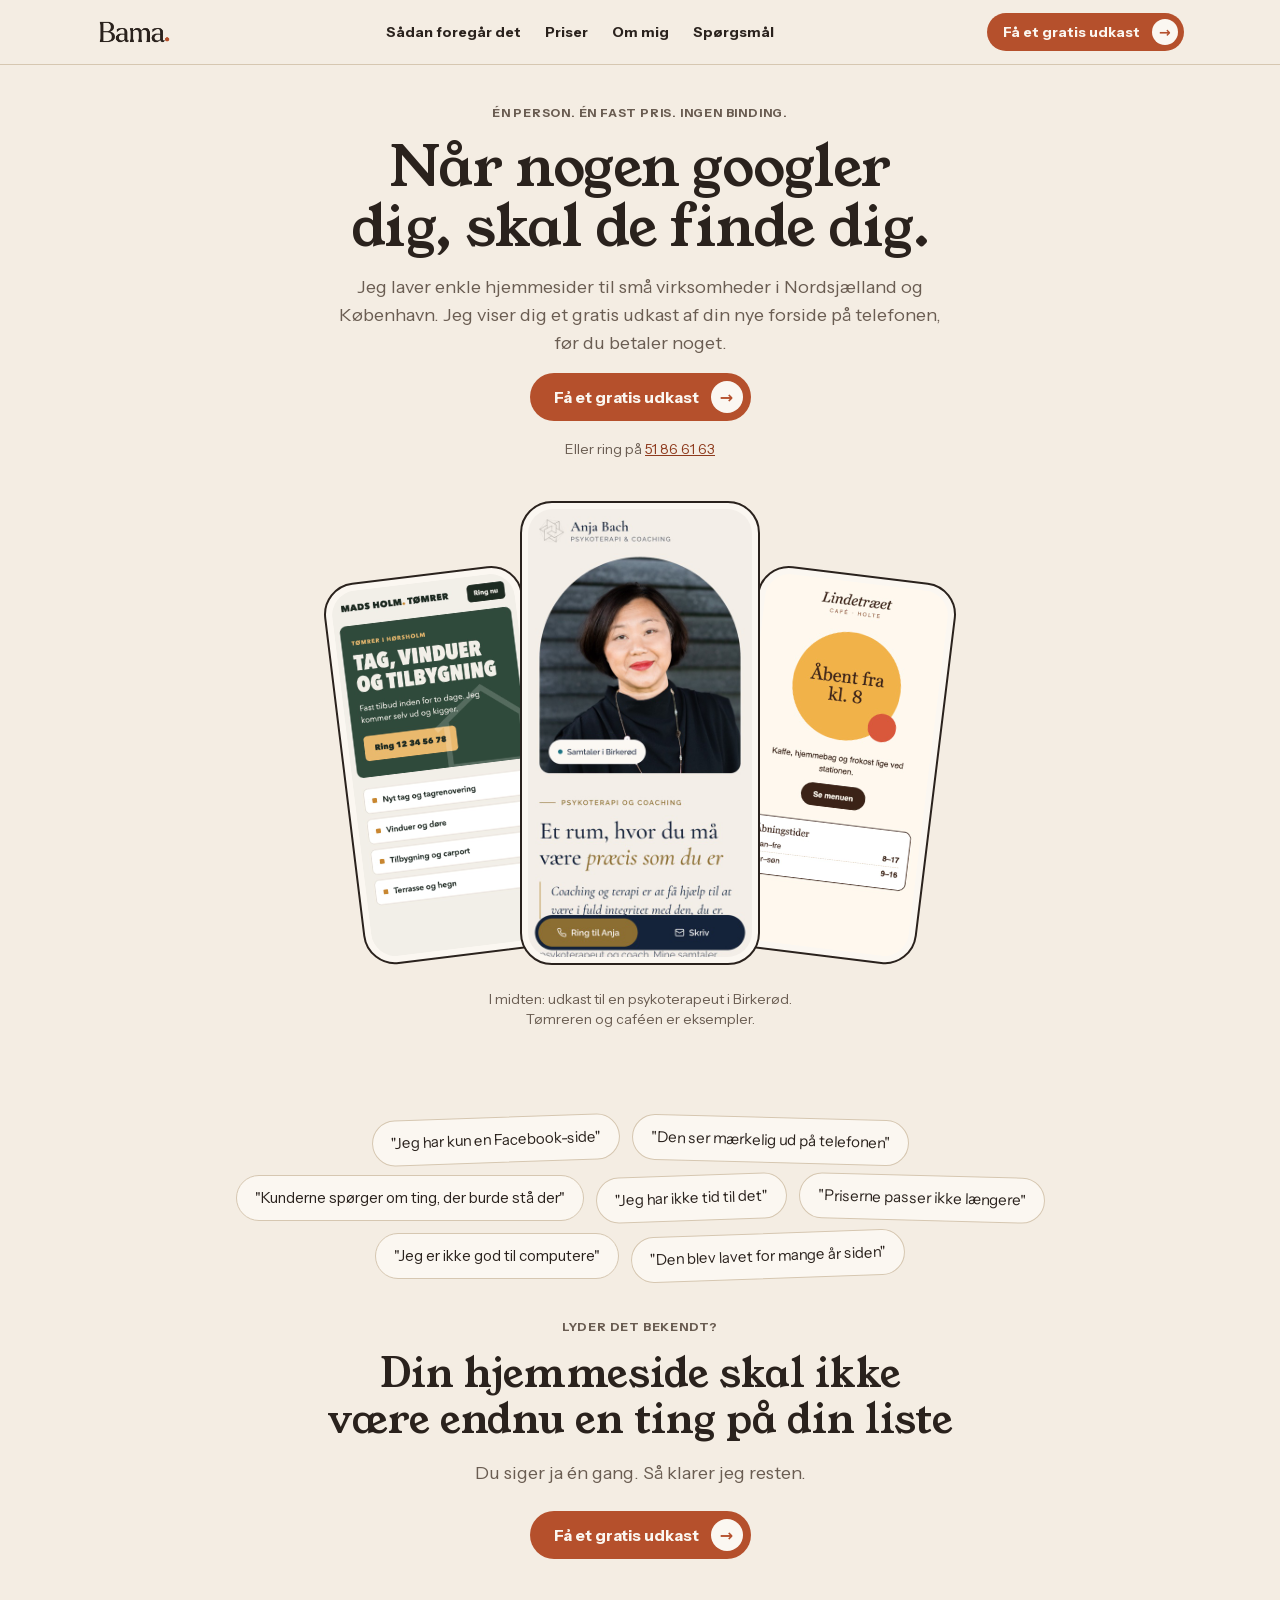
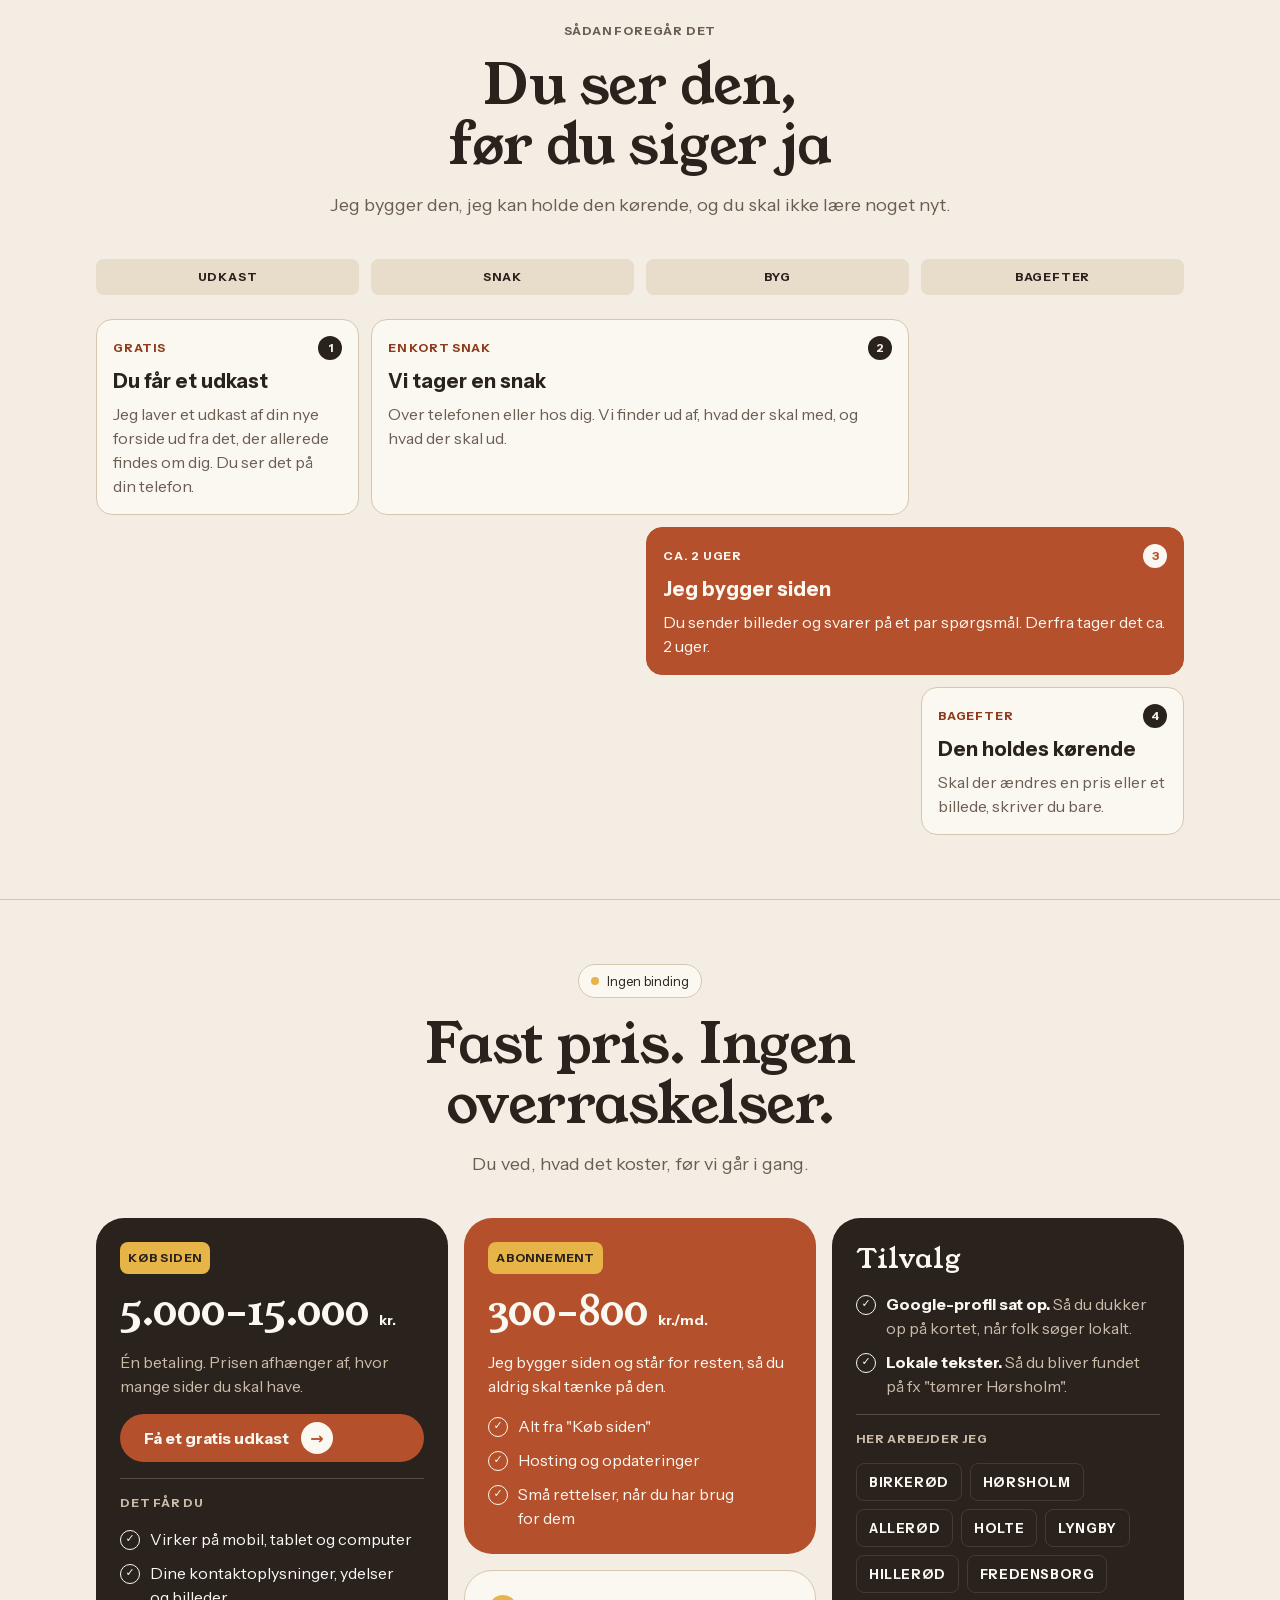
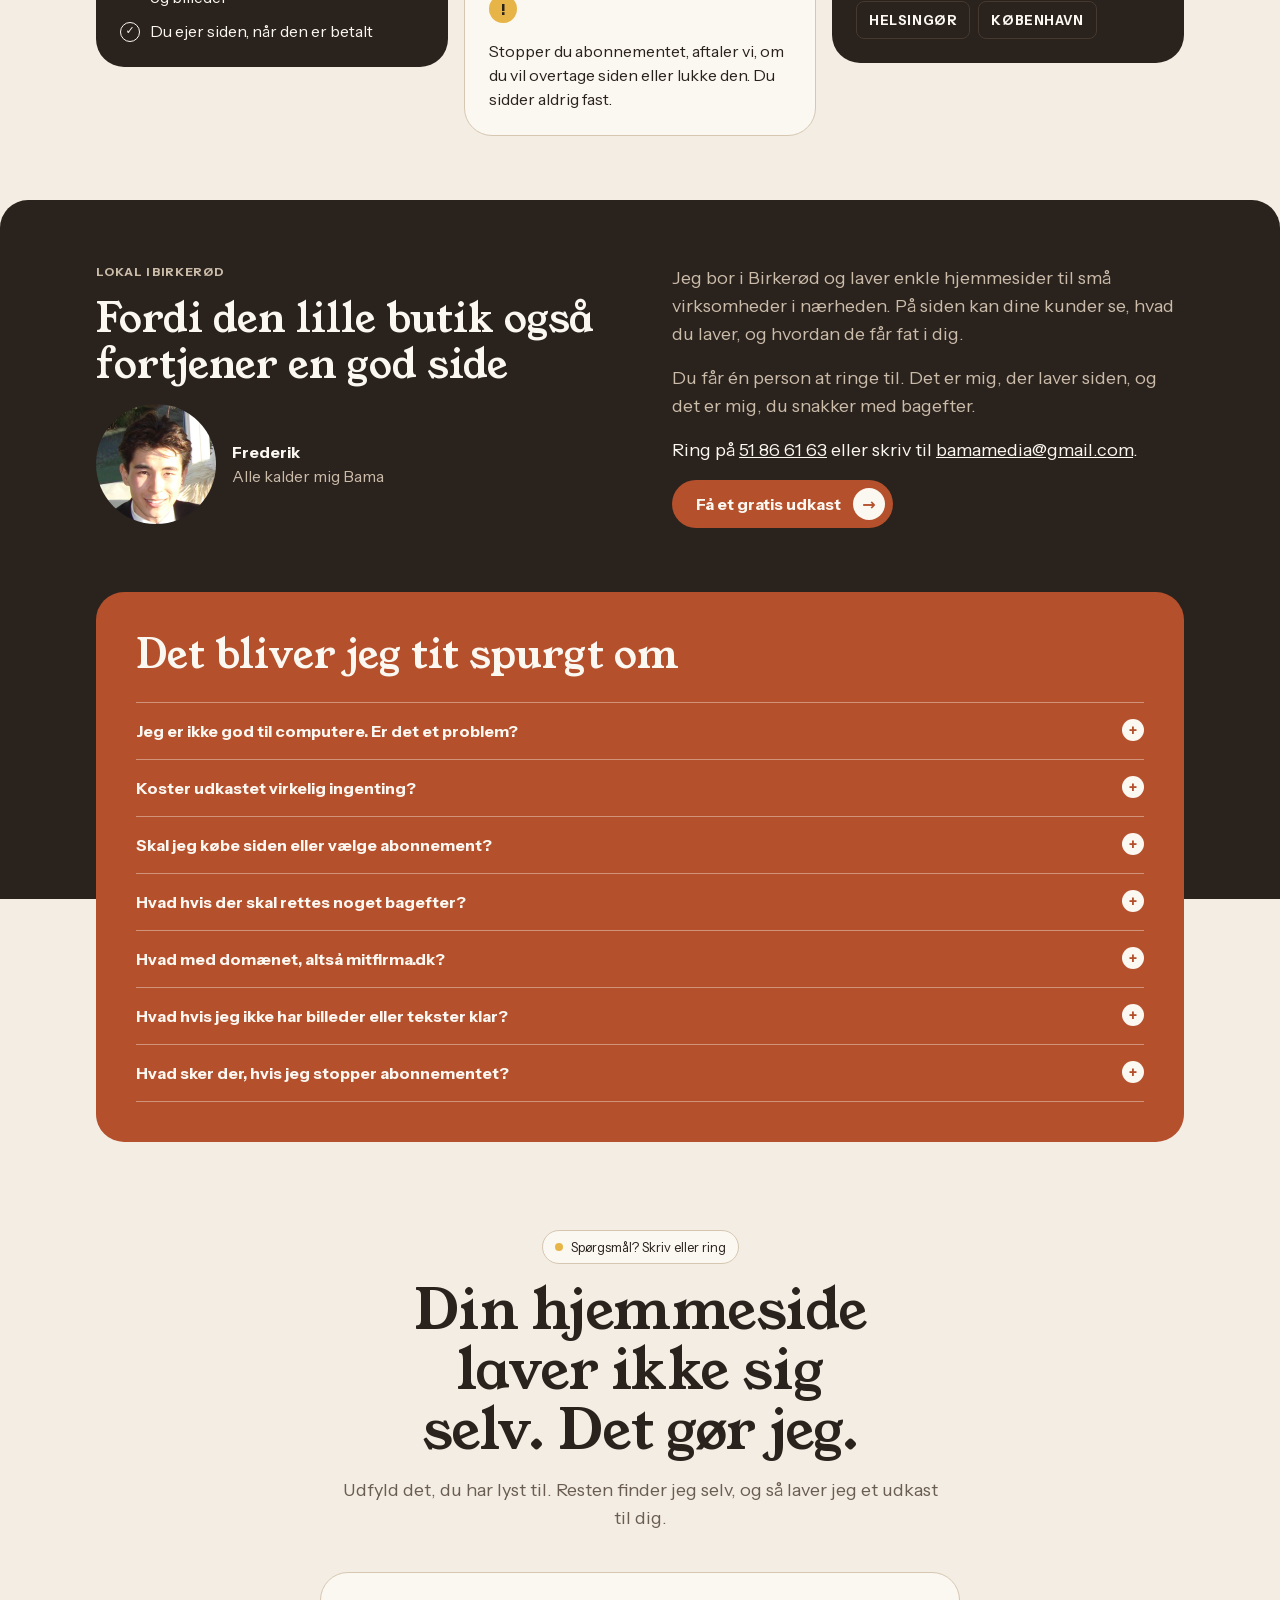
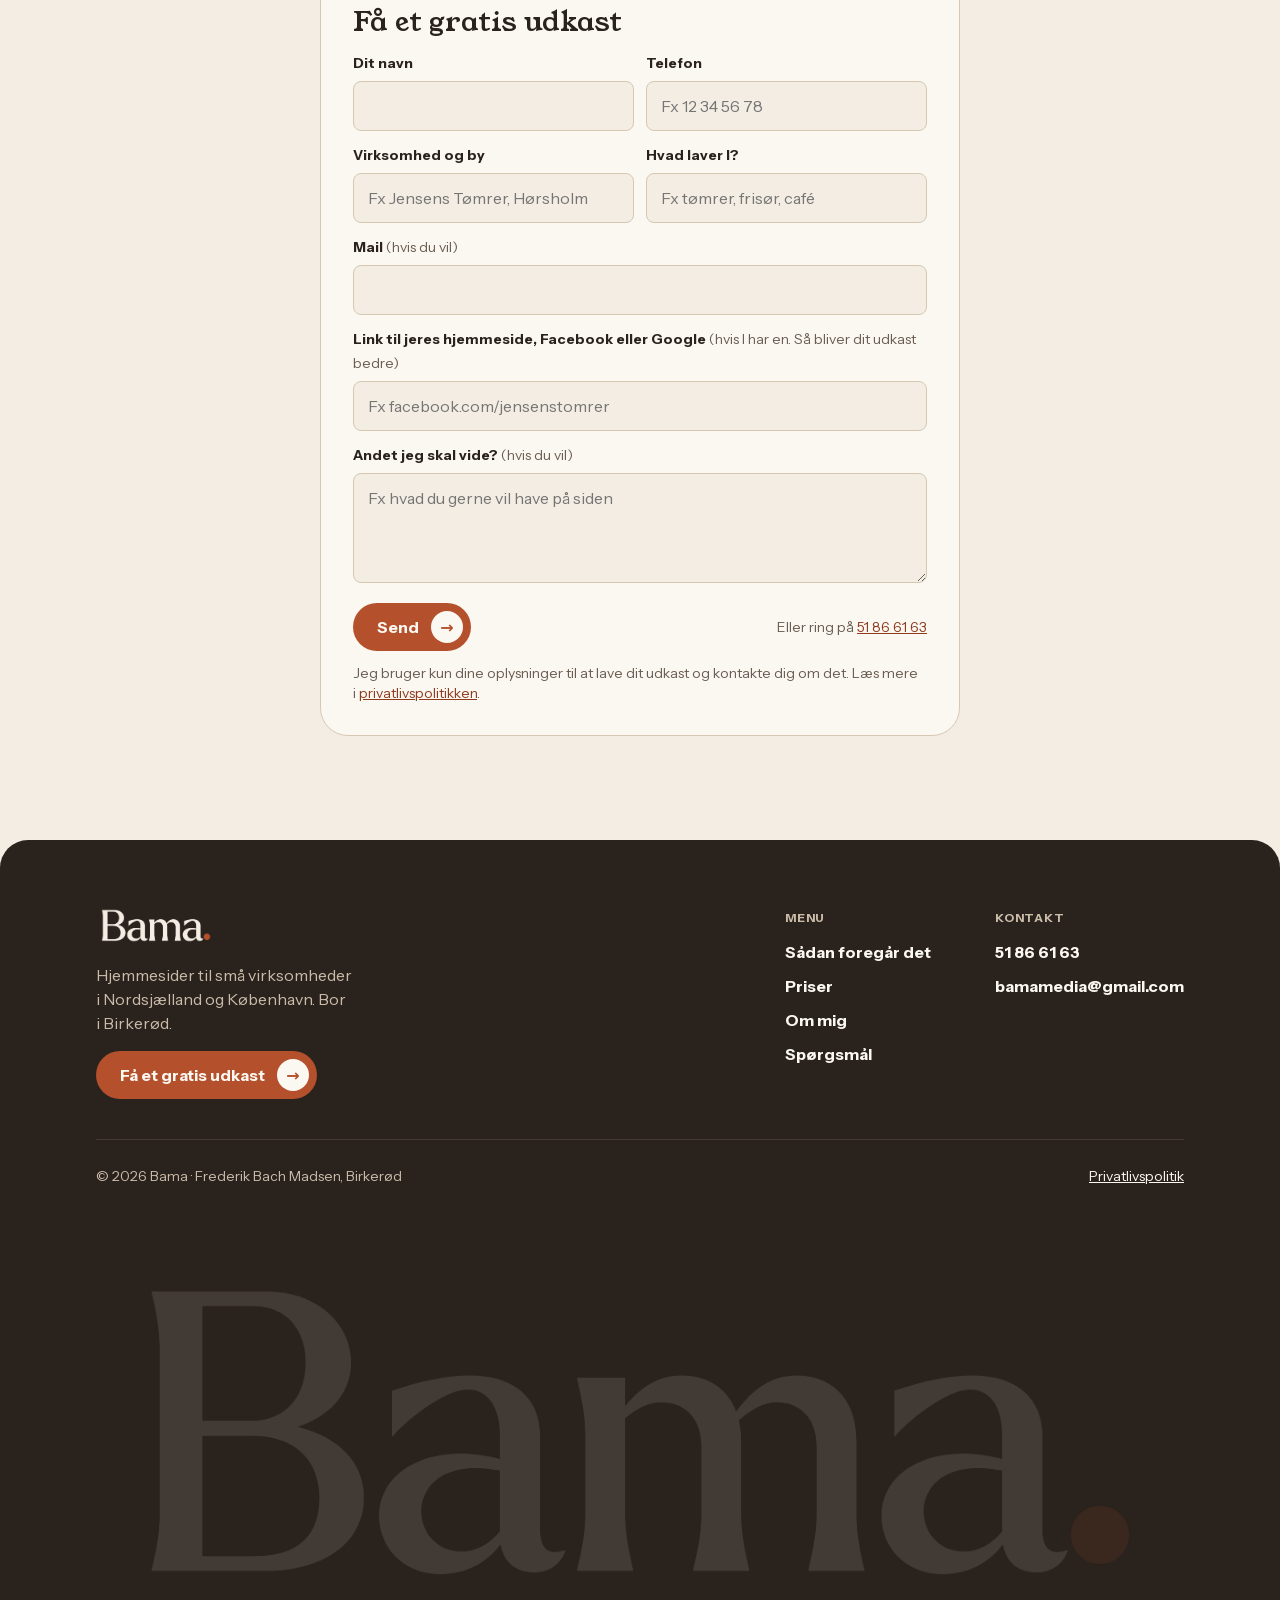
==== index.html @ 486675f8 "Kortere forside med rigtige udkast, foto og færre gentagelser Co-Authored-By: Claude Opus 5.5 <norep" ====
<!doctype html>
<html lang="da">
<head>
<meta charset="utf-8">
<meta name="viewport" content="width=device-width, initial-scale=1">
<title>Bama hjemmesider</title>
<meta name="description" content="Bama laver enkle hjemmesider til små virksomheder i Nordsjælland og København. Se et gratis udkast af din nye forside, før du betaler noget.">
<link rel="icon" type="image/png" sizes="32x32" href="brand/logo/favicon-32.png">
<link rel="apple-touch-icon" href="brand/logo/apple-touch-icon.png">
<link rel="preload" href="brand/fonts/YoungSerif-latin.woff2" as="font" type="font/woff2" crossorigin>
<link rel="stylesheet" href="brand/fonts/fonts.css">
<style>
/* Komponenter oprindeligt lånt fra projectone.website, men i Bamas brand */
:root {
  --paper: #f4ede3; --surface: #fbf7f1; --oat: #e8dcca; --line: #d6c7b1;
  --ink: #2a221d; --ink-muted: #6a5d52; --clay: #b5502c; --clay-deep: #8e3b1e;
  --on-clay: #fbf7f1; --sage: #66765a; --butter: #e7b547;
  --dark: #2a221d; --on-dark: #fbf7f1; --on-dark-muted: #cbbcaa; --dark-line: #46392f;
  --font-display: "Boston Angel", "Young Serif", Georgia, serif;
  --font-sans: "Instrument Sans", system-ui, -apple-system, "Segoe UI", sans-serif;
  --r-sm: 8px; --r-md: 16px; --r-lg: 28px; --r-pill: 999px;
  --max: 1120px;
}
@media (prefers-color-scheme: dark) {
  :root:not([data-theme="light"]) {
    --paper: #1d1814; --surface: #26201b; --oat: #302822; --line: #46392f;
    --ink: #f1e8dc; --ink-muted: #b6a797; --clay: #b5502c; --clay-deep: #e3906a;
    --dark: #120f0c; --dark-line: #2f2620;
    color-scheme: dark;
  }
}
:root[data-theme="dark"] {
  --paper: #1d1814; --surface: #26201b; --oat: #302822; --line: #46392f;
  --ink: #f1e8dc; --ink-muted: #b6a797; --clay: #b5502c; --clay-deep: #e3906a;
  --dark: #120f0c; --dark-line: #2f2620;
  color-scheme: dark;
}

* { box-sizing: border-box; }
html { background: var(--paper); scroll-behavior: smooth; }
body { margin: 0; font-family: var(--font-sans); font-size: 16px; line-height: 24px; background: var(--paper); color: var(--ink); overflow-x: hidden; }
img { max-width: 100%; display: block; }
a { color: var(--clay-deep); }
p { margin: 0; }
h1, h2, .display { font-family: var(--font-display); font-weight: 400; margin: 0; text-wrap: balance; }
p, li { text-wrap: pretty; }
h3 { margin: 0; font-size: 20px; line-height: 26px; font-weight: 700; }
.display { font-size: 40px; line-height: 44px; letter-spacing: -0.5px; }
.h1 { font-size: 32px; line-height: 38px; }
.h2 { font-size: 28px; line-height: 34px; }
.label { font-size: 12px; line-height: 16px; font-weight: 700; letter-spacing: 0.8px; text-transform: uppercase; color: var(--ink-muted); }
.lead { font-size: 18px; line-height: 28px; }
.muted { color: var(--ink-muted); }
.wrap { max-width: var(--max); margin: 0 auto; padding: 0 16px; }
.center { text-align: center; }
.block { padding: 40px 0; }
.sec-head { display: flex; flex-direction: column; gap: 16px; max-width: 640px; margin: 0 auto 40px; text-align: center; align-items: center; }

.btn { display: inline-flex; align-items: center; gap: 12px; padding: 8px 8px 8px 24px; border-radius: var(--r-pill); border: 0; background: var(--clay); color: var(--on-clay); font: 700 16px/20px var(--font-sans); text-decoration: none; cursor: pointer; }
.btn .arr { width: 32px; height: 32px; border-radius: 50%; background: var(--on-clay); color: var(--clay); display: grid; place-items: center; }
.btn { transition: transform .15s ease; }
.btn:hover { background: var(--clay-deep); }
.btn:active { transform: scale(.97); }
.btn:focus-visible, a:focus-visible, summary:focus-visible, input:focus-visible, textarea:focus-visible { outline: 2px solid var(--ink); outline-offset: 3px; }
.dot { width: 8px; height: 8px; border-radius: 50%; background: var(--clay); display: inline-block; flex: none; }

/* Header */
header { position: sticky; top: 0; z-index: 20; background: var(--paper); border-bottom: 1px solid var(--line); }
header .wrap { display: flex; align-items: center; justify-content: space-between; height: 64px; gap: 16px; }
header .logo img { height: 28px; width: auto; }
header nav { display: none; gap: 24px; }
header nav a { color: var(--ink); text-decoration: none; font-weight: 700; font-size: 14px; }
header nav a:hover { color: var(--clay-deep); }
header .btn { font-size: 14px; padding: 6px 6px 6px 16px; }
header .btn .arr { width: 26px; height: 26px; }
.logo-dark { display: none; }
@media (prefers-color-scheme: dark) { :root:not([data-theme="light"]) .logo-light { display: none; } :root:not([data-theme="light"]) .logo-dark { display: block; } }
:root[data-theme="dark"] .logo-light { display: none; } :root[data-theme="dark"] .logo-dark { display: block; }

/* Hero: tekst i midten, telefoner med rigtige udkast under */
.hero { position: relative; padding: 40px 0 24px; }
.hero-copy { position: relative; z-index: 2; display: flex; flex-direction: column; align-items: center; gap: 16px; text-align: center; max-width: 620px; margin: 0 auto; }
.hero-note { font-size: 14px; color: var(--ink-muted); }
.phones { display: flex; justify-content: center; align-items: flex-end; margin-top: 40px; }
.phone { margin: 0; flex: none; border: 2px solid var(--ink); border-radius: 24px; padding: 4px; background: var(--surface); }
.phone img { width: 100%; height: auto; aspect-ratio: 1 / 2; object-fit: cover; object-position: top; border-radius: 19px; }
.phone.main { width: 156px; position: relative; z-index: 2; }
.phone.side { width: 124px; }
.phone.l { margin-right: -40px; transform: rotate(-7deg) translateY(-8px); }
.phone.r { margin-left: -40px; transform: rotate(7deg) translateY(-8px); }
.phone-cap { text-align: center; font-size: 14px; line-height: 20px; color: var(--ink-muted); margin: 24px auto 0; max-width: 340px; }

/* Lyder det bekendt */
.bubbles { display: flex; flex-wrap: wrap; justify-content: center; gap: 12px; max-width: 860px; margin: 0 auto 40px; }
.bubble { background: var(--surface); border: 1px solid var(--line); border-radius: var(--r-pill); padding: 10px 18px; font-size: 15px; }
.bubble:nth-child(3n+1) { transform: rotate(-2deg); } .bubble:nth-child(3n+2) { transform: rotate(1.5deg); }

/* Forløb */
.gantt { display: grid; grid-template-columns: 1fr; gap: 12px; margin-top: 40px; }
.gantt .col-h { display: none; }
.step { background: var(--surface); border: 1px solid var(--line); border-radius: var(--r-md); padding: 16px; display: flex; flex-direction: column; gap: 8px; }
.step.hl { background: var(--clay); border-color: var(--clay); color: var(--on-clay); }
.step.hl .muted, .step.hl .when { color: var(--on-clay); }
.step-top { display: flex; justify-content: space-between; align-items: center; gap: 8px; }
.num { width: 24px; height: 24px; border-radius: 50%; background: var(--ink); color: var(--paper); font-size: 12px; font-weight: 700; display: grid; place-items: center; flex: none; }
.step.hl .num { background: var(--on-clay); color: var(--clay); }
.when { font-size: 12px; font-weight: 700; letter-spacing: .8px; text-transform: uppercase; color: var(--clay-deep); }

/* Mørke flader */
.dark { background: var(--dark); color: var(--on-dark); }
.dark .label { color: var(--on-dark-muted); }
.dark .muted { color: var(--on-dark-muted); }
.dark a:not(.btn) { color: var(--on-dark); }

/* Priser */
.badge { display: inline-flex; align-items: center; gap: 8px; border: 1px solid var(--line); border-radius: var(--r-pill); padding: 4px 12px; font-size: 13px; background: var(--surface); }
.badge .dot { background: var(--butter); }
.price-grid { display: grid; gap: 16px; grid-template-columns: 1fr; }
.pcard { border-radius: var(--r-lg); padding: 24px; display: flex; flex-direction: column; gap: 16px; }
.pcard.ink { background: var(--dark); color: var(--on-dark); }
.pcard.ink .muted, .pcard.ink .label { color: var(--on-dark-muted); }
.pcard.clay { background: var(--clay); color: var(--on-clay); }
.pcard.clay .label, .pcard.clay .muted { color: var(--on-clay); }
.pcard.plain { background: var(--surface); border: 1px solid var(--line); }
.pcard.oat { background: var(--oat); }
.tagbox { align-self: flex-start; font-size: 12px; font-weight: 700; letter-spacing: .8px; text-transform: uppercase; padding: 4px 8px; border-radius: var(--r-sm); background: var(--butter); color: #2a221d; }
.amount { font-family: var(--font-display); font-size: 40px; line-height: 44px; }
.amount small { font-family: var(--font-sans); font-size: 14px; font-weight: 700; line-height: 0; }
.pcard ul { list-style: none; padding: 0; margin: 0; display: flex; flex-direction: column; gap: 10px; }
.pcard li { display: flex; gap: 10px; align-items: flex-start; }
.pcard li::before { content: "✓"; width: 18px; height: 18px; margin-top: 3px; flex: none; border-radius: 50%; border: 1.5px solid currentColor; font-size: 11px; line-height: 15px; text-align: center; font-weight: 700; }
.pcard .rule { height: 1px; background: currentColor; opacity: .2; }
.pcard .btn.light { background: var(--on-clay); color: var(--clay-deep); }
.pcard .btn.light .arr { background: var(--clay); color: var(--on-clay); }
.stack { display: flex; flex-direction: column; gap: 16px; }
.towns { display: flex; flex-wrap: wrap; gap: 8px; }
.towns span { border: 1px solid var(--dark-line); border-radius: var(--r-sm); padding: 6px 12px; font-size: 13px; font-weight: 700; text-transform: uppercase; letter-spacing: .6px; }
.excl { width: 28px; height: 28px; border-radius: 50%; background: var(--butter); color: #2a221d; display: grid; place-items: center; font-weight: 700; }

/* Om mig */
.about-sec { padding: 64px 0; border-radius: var(--r-lg) var(--r-lg) 0 0; }
.about { display: grid; gap: 24px; }
.about-me { display: flex; flex-direction: column; gap: 16px; }
.me { display: flex; align-items: center; gap: 16px; }
.me img { width: 96px; height: 96px; border-radius: 50%; object-fit: cover; flex: none; }
.about-text { display: flex; flex-direction: column; gap: 16px; }

/* FAQ i stort kort */
.faq-card { background: var(--clay); color: var(--on-clay); border-radius: var(--r-lg); padding: 24px; }
.faq-card .h1 { color: var(--on-clay); margin-bottom: 24px; }
.faq { border-top: 1px solid rgba(251,247,241,.4); }
.faq details { border-bottom: 1px solid rgba(251,247,241,.4); }
.faq summary { list-style: none; cursor: pointer; padding: 16px 0; display: flex; justify-content: space-between; gap: 16px; font-weight: 700; }
.faq summary::-webkit-details-marker { display: none; }
.faq summary:hover { text-decoration: underline; text-underline-offset: 4px; }
.faq summary::after { content: "+"; width: 22px; height: 22px; border-radius: 50%; background: var(--on-clay); color: var(--clay); display: grid; place-items: center; flex: none; font-size: 16px; line-height: 1; transition: transform .2s; }
.faq details[open] summary::after { transform: rotate(45deg); }
.faq details p { padding-bottom: 16px; max-width: 44em; }
.faq-bg { position: relative; background: var(--paper); }
.faq-bg::before { content: ""; position: absolute; inset: 0 0 50% 0; background: var(--dark); }
.faq-bg .wrap { position: relative; }

/* Kontakt */
.form-card { background: var(--surface); border: 1px solid var(--line); border-radius: var(--r-lg); padding: 24px; max-width: 640px; margin: 0 auto; display: flex; flex-direction: column; gap: 12px; }
.form-card input, .form-card textarea { width: 100%; font: 16px/24px var(--font-sans); color: var(--ink); background: var(--paper); border: 1px solid var(--line); border-radius: var(--r-sm); padding: 12px 14px; }
.form-card textarea { min-height: 110px; resize: vertical; }
.form-card label { font-size: 14px; font-weight: 700; display: flex; flex-direction: column; gap: 6px; }
.form-foot { display: flex; flex-wrap: wrap; align-items: center; justify-content: space-between; gap: 16px; margin-top: 8px; }
.form-foot .small { font-size: 14px; color: var(--ink-muted); }
.form-grid { display: grid; gap: 12px; }
.form-card .opt { font-weight: 400; color: var(--ink-muted); }
.form-card input:focus-visible, .form-card textarea:focus-visible { outline: 2px solid var(--ink); outline-offset: 2px; }
.form-card [aria-invalid="true"] { border-color: var(--clay-deep); }
.hp { position: absolute; left: -9999px; }
.form-msg { font-size: 14px; line-height: 20px; color: var(--clay-deep); font-weight: 700; }
.form-msg:empty { display: none; }
.form-card button[disabled] { opacity: .6; cursor: wait; }
.form-done { text-align: left; }
.form-done .badge { align-self: flex-start; }
.form-card[hidden] { display: none; }

/* Footer */
footer { background: var(--dark); color: var(--on-dark); border-radius: var(--r-lg) var(--r-lg) 0 0; padding: 64px 0 0; margin-top: 40px; overflow: hidden; }
footer a { color: var(--on-dark); }
.foot-grid { display: grid; gap: 40px; }
.foot-grid .logo img { width: 120px; }
.foot-cols { display: flex; gap: 64px; }
.foot-cols ul { list-style: none; padding: 0; margin: 12px 0 0; display: flex; flex-direction: column; gap: 10px; }
.foot-cols a { text-decoration: none; font-weight: 700; }
.foot-cols a:hover { text-decoration: underline; }
.foot-bottom { display: flex; flex-wrap: wrap; justify-content: space-between; gap: 12px; border-top: 1px solid var(--dark-line); margin-top: 40px; padding: 24px 0; font-size: 14px; color: var(--on-dark-muted); }
.big-logo { padding: 24px 16px 40px; max-width: var(--max); margin: 0 auto; }
.big-logo img { width: 100%; height: auto; opacity: .12; }

@media (min-width: 720px) {
  .block { padding: 64px 0; }
  .display { font-size: 56px; line-height: 60px; }
  .h1 { font-size: 40px; line-height: 46px; }
  header nav { display: flex; }
  .phone { border-radius: 32px; padding: 6px; }
  .phone img { border-radius: 25px; }
  .phone.main { width: 240px; }
  .phone.side { width: 200px; }
  .phone.l { margin-right: -24px; }
  .phone.r { margin-left: -24px; }
  .gantt { grid-template-columns: repeat(4, 1fr); column-gap: 12px; row-gap: 12px; }
  .gantt .col-h { display: block; background: var(--oat); border-radius: var(--r-sm); padding: 6px; text-align: center; font-size: 12px; font-weight: 700; letter-spacing: .8px; text-transform: uppercase; margin-bottom: 12px; }
  .s1 { grid-column: 1 / 2; } .s2 { grid-column: 2 / 4; } .s3 { grid-column: 3 / 5; } .s4 { grid-column: 4 / 5; }
  .price-grid { grid-template-columns: repeat(3, 1fr); align-items: start; }
  .about { grid-template-columns: 1fr 1fr; column-gap: 64px; align-items: start; }
  .me img { width: 120px; height: 120px; }
  .faq-card { padding: 40px; }
  .form-card { padding: 32px; }
  .form-grid { grid-template-columns: 1fr 1fr; }
  .foot-grid { grid-template-columns: 1fr auto; }
}
</style>
</head>
<body id="top">

<header>
  <div class="wrap">
    <a class="logo" href="#top" aria-label="Bama, til toppen">
      <img class="logo-light" src="brand/logo/bama-logo.png" alt="Bama.">
      <img class="logo-dark" src="brand/logo/bama-logo-lys.png" alt="Bama.">
    </a>
    <nav aria-label="Hovedmenu">
      <a href="#saadan">Sådan foregår det</a>
      <a href="#priser">Priser</a>
      <a href="#om">Om mig</a>
      <a href="#faq">Spørgsmål</a>
    </nav>
    <a class="btn" href="#kontakt">Få et gratis udkast <span class="arr" aria-hidden="true">→</span></a>
  </div>
</header>

<main>
  <!-- Hero -->
  <section class="hero">
    <div class="wrap">
      <div class="hero-copy">
        <span class="label">Én person. Én fast pris. Ingen binding.</span>
        <h1 class="display">Når nogen googler dig, skal de finde dig.</h1>
        <p class="lead muted">Jeg laver enkle hjemmesider til små virksomheder i Nordsjælland og København. Jeg viser dig et gratis udkast af din nye forside på telefonen, før du betaler noget.</p>
        <a class="btn" href="#kontakt">Få et gratis udkast <span class="arr" aria-hidden="true">→</span></a>
        <span class="hero-note">Eller ring på <a href="tel:+4551866163">51 86 61 63</a></span>
      </div>
      <div class="phones">
        <figure class="phone side l"><img src="brand/billeder/eksempel-tomrer.jpg" alt="Eksempel: forside for en tømrer i Hørsholm" width="480" height="960"></figure>
        <figure class="phone main"><img src="brand/billeder/eksempel-anja.jpg" alt="Udkast til en psykoterapeut i Birkerød" width="480" height="960"></figure>
        <figure class="phone side r"><img src="brand/billeder/eksempel-cafe.jpg" alt="Eksempel: forside for en café i Holte" width="480" height="960"></figure>
      </div>
      <p class="phone-cap">I midten: udkast til en psykoterapeut i Birkerød. Tømreren og caféen er eksempler.</p>
    </div>
  </section>

  <!-- Lyder det bekendt -->
  <section class="block" aria-labelledby="pain-h">
    <div class="wrap">
      <div class="bubbles">
        <span class="bubble">"Jeg har kun en Facebook-side"</span>
        <span class="bubble">"Den ser mærkelig ud på telefonen"</span>
        <span class="bubble">"Kunderne spørger om ting, der burde stå der"</span>
        <span class="bubble">"Jeg har ikke tid til det"</span>
        <span class="bubble">"Priserne passer ikke længere"</span>
        <span class="bubble">"Jeg er ikke god til computere"</span>
        <span class="bubble">"Den blev lavet for mange år siden"</span>
      </div>
      <div class="sec-head" style="margin-bottom:0">
        <span class="label">Lyder det bekendt?</span>
        <h2 class="h1" id="pain-h">Din hjemmeside skal ikke være endnu en ting på din liste</h2>
        <p class="lead muted">Du siger ja én gang. Så klarer jeg resten.</p>
        <a class="btn" href="#kontakt" style="margin-top:8px">Få et gratis udkast <span class="arr" aria-hidden="true">→</span></a>
      </div>
    </div>
  </section>

  <!-- Forløb -->
  <section class="block" id="saadan" aria-labelledby="steps-h" style="padding-top:0">
    <div class="wrap">
      <div class="sec-head">
        <span class="label">Sådan foregår det</span>
        <h2 class="display" id="steps-h">Du ser den, før du siger ja</h2>
        <p class="lead muted">Jeg bygger den, jeg kan holde den kørende, og du skal ikke lære noget nyt.</p>
      </div>
      <div class="gantt">
        <span class="col-h">Udkast</span><span class="col-h">Snak</span><span class="col-h">Byg</span><span class="col-h">Bagefter</span>
        <article class="step s1"><div class="step-top"><span class="when">Gratis</span><span class="num">1</span></div><h3>Du får et udkast</h3><p class="muted">Jeg laver et udkast af din nye forside ud fra det, der allerede findes om dig. Du ser det på din telefon.</p></article>
        <article class="step s2"><div class="step-top"><span class="when">En kort snak</span><span class="num">2</span></div><h3>Vi tager en snak</h3><p class="muted">Over telefonen eller hos dig. Vi finder ud af, hvad der skal med, og hvad der skal ud.</p></article>
        <article class="step s3 hl"><div class="step-top"><span class="when">Ca. 2 uger</span><span class="num">3</span></div><h3>Jeg bygger siden</h3><p class="muted">Du sender billeder og svarer på et par spørgsmål. Derfra tager det ca. 2 uger.</p></article>
        <article class="step s4"><div class="step-top"><span class="when">Bagefter</span><span class="num">4</span></div><h3>Den holdes kørende</h3><p class="muted">Skal der ændres en pris eller et billede, skriver du bare.</p></article>
      </div>
    </div>
  </section>

  <!-- Priser -->
  <section class="block" id="priser" aria-labelledby="price-h" style="border-top:1px solid var(--line)">
    <div class="wrap">
      <div class="sec-head">
        <span class="badge"><span class="dot"></span>Ingen binding</span>
        <h2 class="display" id="price-h">Fast pris. Ingen overraskelser.</h2>
        <p class="lead muted">Du ved, hvad det koster, før vi går i gang.</p>
      </div>
      <div class="price-grid">
        <article class="pcard ink">
          <span class="tagbox">Køb siden</span>
          <p class="amount">5.000–15.000 <small>kr.</small></p>
          <p class="muted">Én betaling. Prisen afhænger af, hvor mange sider du skal have.</p>
          <a class="btn" href="#kontakt">Få et gratis udkast <span class="arr" aria-hidden="true">→</span></a>
          <div class="rule"></div>
          <span class="label">Det får du</span>
          <ul>
            <li>Virker på mobil, tablet og computer</li>
            <li>Dine kontaktoplysninger, ydelser og billeder</li>
            <li>Du ejer siden, når den er betalt</li>
          </ul>
        </article>
        <div class="stack">
          <article class="pcard clay">
            <span class="tagbox">Abonnement</span>
            <p class="amount">300–800 <small>kr./md.</small></p>
            <p>Jeg bygger siden og står for resten, så du aldrig skal tænke på den.</p>
            <ul>
              <li>Alt fra "Køb siden"</li>
              <li>Hosting og opdateringer</li>
              <li>Små rettelser, når du har brug for dem</li>
            </ul>
          </article>
          <article class="pcard plain">
            <span class="excl" aria-hidden="true">!</span>
            <p>Stopper du abonnementet, aftaler vi, om du vil overtage siden eller lukke den. Du sidder aldrig fast.</p>
          </article>
        </div>
        <article class="pcard ink">
          <h3 class="h2" style="font-family:var(--font-display);font-weight:400">Tilvalg</h3>
          <ul>
            <li><span><b>Google-profil sat op.</b> <span class="muted">Så du dukker op på kortet, når folk søger lokalt.</span></span></li>
            <li><span><b>Lokale tekster.</b> <span class="muted">Så du bliver fundet på fx "tømrer Hørsholm".</span></span></li>
          </ul>
          <div class="rule"></div>
          <span class="label">Her arbejder jeg</span>
          <div class="towns">
            <span>Birkerød</span><span>Hørsholm</span><span>Allerød</span><span>Holte</span><span>Lyngby</span><span>Hillerød</span><span>Fredensborg</span><span>Helsingør</span><span>København</span>
          </div>
        </article>
      </div>
    </div>
  </section>

  <!-- Om mig -->
  <section class="dark about-sec" id="om" aria-labelledby="om-h">
    <div class="wrap about">
      <div class="about-me">
        <span class="label">Lokal i Birkerød</span>
        <h2 class="h1" id="om-h" style="color:var(--on-dark)">Fordi den lille butik også fortjener en god side</h2>
        <div class="me">
          <img src="brand/billeder/bama.jpg" alt="Frederik, der står bag Bama" width="240" height="240">
          <div><b>Frederik</b><br><span class="muted">Alle kalder mig Bama</span></div>
        </div>
      </div>
      <div class="about-text">
        <p class="lead muted">Jeg bor i Birkerød og laver enkle hjemmesider til små virksomheder i nærheden. På siden kan dine kunder se, hvad du laver, og hvordan de får fat i dig.</p>
        <p class="lead muted">Du får én person at ringe til. Det er mig, der laver siden, og det er mig, du snakker med bagefter.</p>
        <p class="lead">Ring på <a href="tel:+4551866163">51 86 61 63</a> eller skriv til <a href="mailto:bamamedia@gmail.com">bamamedia@gmail.com</a>.</p>
        <a class="btn" href="#kontakt" style="align-self:flex-start">Få et gratis udkast <span class="arr" aria-hidden="true">→</span></a>
      </div>
    </div>
  </section>

  <!-- FAQ -->
  <section class="faq-bg" id="faq" aria-labelledby="faq-h">
    <div class="wrap" style="padding-bottom:64px">
      <div class="faq-card">
        <h2 class="h1" id="faq-h">Det bliver jeg tit spurgt om</h2>
        <div class="faq">
          <details><summary>Jeg er ikke god til computere. Er det et problem?</summary><p>Nej. Du skal ikke lære noget nyt. Du sender billeder og svarer på nogle spørgsmål, og så klarer jeg resten.</p></details>
          <details><summary>Koster udkastet virkelig ingenting?</summary><p>Ja. Du ser udkastet, og hvis du ikke kan lide det, siger du bare nej tak. Så hører du ikke mere fra mig.</p></details>
          <details><summary>Skal jeg købe siden eller vælge abonnement?</summary><p>Køber du siden, betaler du én gang og ejer den. Vælger du abonnement, står jeg for hosting, opdateringer og små rettelser hver måned.</p></details>
          <details><summary>Hvad hvis der skal rettes noget bagefter?</summary><p>Så skriver eller ringer du, og så retter jeg det. Har du abonnement, er små rettelser med i prisen.</p></details>
          <details><summary>Hvad med domænet, altså mitfirma.dk?</summary><p>Har du et i forvejen, bruger vi det. Har du ikke, hjælper jeg dig med at købe et i dit eget navn.</p></details>
          <details><summary>Hvad hvis jeg ikke har billeder eller tekster klar?</summary><p>Så starter vi med det, der allerede findes om dig, fx på Google eller Facebook. Resten finder vi ud af sammen.</p></details>
          <details><summary>Hvad sker der, hvis jeg stopper abonnementet?</summary><p>Så aftaler vi, om du vil overtage siden eller lukke den. Du sidder aldrig fast.</p></details>
        </div>
      </div>
    </div>
  </section>

  <!-- Kontakt -->
  <section class="block" id="kontakt" aria-labelledby="contact-h" style="padding-top:24px">
    <div class="wrap">
      <div class="sec-head">
        <span class="badge"><span class="dot"></span>Spørgsmål? Skriv eller ring</span>
        <h2 class="display" id="contact-h">Din hjemmeside laver ikke sig selv. Det gør jeg.</h2>
        <p class="lead muted">Udfyld det, du har lyst til. Resten finder jeg selv, og så laver jeg et udkast til dig.</p>
      </div>
      <form class="form-card" id="contact-form" novalidate>
        <h3 class="h2" style="font-family:var(--font-display);font-weight:400">Få et gratis udkast</h3>
        <div class="form-grid">
          <label>Dit navn<input name="navn" required autocomplete="name"></label>
          <label>Telefon<input name="telefon" type="tel" required autocomplete="tel" inputmode="tel" placeholder="Fx 12 34 56 78"></label>
          <label>Virksomhed og by<input name="firma" required placeholder="Fx Jensens Tømrer, Hørsholm"></label>
          <label>Hvad laver I?<input name="branche" required placeholder="Fx tømrer, frisør, café"></label>
        </div>
        <label><span>Mail <span class="opt">(hvis du vil)</span></span><input name="mail" type="email" autocomplete="email"></label>
        <label><span>Link til jeres hjemmeside, Facebook eller Google <span class="opt">(hvis I har en. Så bliver dit udkast bedre)</span></span><input name="link" type="url" inputmode="url" placeholder="Fx facebook.com/jensenstomrer"></label>
        <label><span>Andet jeg skal vide? <span class="opt">(hvis du vil)</span></span><textarea name="besked" placeholder="Fx hvad du gerne vil have på siden"></textarea></label>
        <input type="checkbox" name="botcheck" class="hp" tabindex="-1" autocomplete="off" aria-hidden="true">
        <p class="form-msg" id="form-msg" role="status" aria-live="polite"></p>
        <div class="form-foot">
          <button class="btn" type="submit">Send <span class="arr" aria-hidden="true">→</span></button>
          <span class="small">Eller ring på <a href="tel:+4551866163">51 86 61 63</a></span>
        </div>
        <p class="small muted" style="font-size:14px;line-height:20px">Jeg bruger kun dine oplysninger til at lave dit udkast og kontakte dig om det. Læs mere i <a href="privatliv.html">privatlivspolitikken</a>.</p>
      </form>
      <div class="form-card form-done" id="form-done" hidden tabindex="-1">
        <span class="badge"><span class="dot"></span>Sendt</span>
        <h3 class="h2" style="font-family:var(--font-display);font-weight:400">Tak, <span id="done-name"></span>.</h3>
        <p class="muted">Jeg har fået dine oplysninger og ringer til dig, når jeg har kigget på det. Du betaler ikke noget for udkastet.</p>
      </div>
    </div>
  </section>
</main>

<footer>
  <div class="wrap">
    <div class="foot-grid">
      <div style="display:flex;flex-direction:column;gap:16px;max-width:320px">
        <a class="logo" href="#top" aria-label="Bama, til toppen"><img src="brand/logo/bama-logo-lys.png" alt="Bama."></a>
        <p style="color:var(--on-dark-muted)">Hjemmesider til små virksomheder i Nordsjælland og København. Bor i Birkerød.</p>
        <a class="btn" href="#kontakt" style="align-self:flex-start">Få et gratis udkast <span class="arr" aria-hidden="true">→</span></a>
      </div>
      <div class="foot-cols">
        <div><span class="label" style="color:var(--on-dark-muted)">Menu</span>
          <ul><li><a href="#saadan">Sådan foregår det</a></li><li><a href="#priser">Priser</a></li><li><a href="#om">Om mig</a></li><li><a href="#faq">Spørgsmål</a></li></ul></div>
        <div><span class="label" style="color:var(--on-dark-muted)">Kontakt</span>
          <ul><li><a href="tel:+4551866163">51 86 61 63</a></li><li><a href="mailto:bamamedia@gmail.com">bamamedia@gmail.com</a></li></ul></div>
      </div>
    </div>
    <div class="foot-bottom"><span>© <span id="yr">2026</span> Bama · Frederik Bach Madsen, Birkerød</span><a href="privatliv.html">Privatlivspolitik</a></div>
  </div>
  <div class="big-logo" aria-hidden="true"><img src="brand/logo/bama-logo-lys.png" alt=""></div>
</footer>

<script>
document.getElementById('yr').textContent = new Date().getFullYear();
// Formularen sendes via Web3Forms (gratis) og lander i bamamedia@gmail.com.
// Nøglen er offentlig (Web3Forms er lavet til det). Uden nøgle åbner formularen en mail i stedet.
var WEB3FORMS_KEY = 'b66fd184-f9a9-49f7-a1ae-dcdc0c4a7a6b';
var form = document.getElementById('contact-form');
var msg = document.getElementById('form-msg');
form.addEventListener('submit', function (e) {
  e.preventDefault();
  var f = form;
  msg.textContent = '';
  var missing = null;
  ['navn', 'telefon', 'firma', 'branche'].forEach(function (n) {
    var ok = f[n].value.trim() !== '';
    f[n].setAttribute('aria-invalid', ok ? 'false' : 'true');
    if (!ok && !missing) missing = f[n];
  });
  if (missing) { msg.textContent = 'Udfyld lige navn, telefon, virksomhed og hvad I laver.'; missing.focus(); return; }
  if (f.botcheck.checked) return;
  var data = {
    'Navn': f.navn.value.trim(),
    'Telefon': f.telefon.value.trim(),
    'Mail': f.mail.value.trim(),
    'Virksomhed og by': f.firma.value.trim(),
    'Hvad de laver': f.branche.value.trim(),
    'Link': f.link.value.trim(),
    'Besked': f.besked.value.trim()
  };
  var subject = 'Gratis udkast: ' + data['Virksomhed og by'];
  if (!WEB3FORMS_KEY) {
    var body = Object.keys(data).map(function (k) { return k + ': ' + data[k]; }).join('\n');
    window.location.href = 'mailto:bamamedia@gmail.com?subject=' + encodeURIComponent(subject) + '&body=' + encodeURIComponent(body);
    return;
  }
  var btn = f.querySelector('button[type="submit"]');
  btn.disabled = true;
  var payload = new FormData();
  payload.append('access_key', WEB3FORMS_KEY);
  payload.append('subject', subject);
  payload.append('from_name', 'Bama hjemmeside');
  if (data['Mail']) payload.append('replyto', data['Mail']);
  Object.keys(data).forEach(function (k) { payload.append(k, data[k]); });
  // FormData i stedet for JSON, så browseren ikke laver et CORS-forhåndstjek, som Web3Forms afviser
  fetch('https://api.web3forms.com/submit', { method: 'POST', body: payload }).then(function (r) { return r.json(); }).then(function (res) {
    if (!res.success) throw new Error(res.message);
    document.getElementById('done-name').textContent = data['Navn'].split(' ')[0];
    form.hidden = true;
    var done = document.getElementById('form-done');
    done.hidden = false;
    done.focus({ preventScroll: true });
    document.getElementById("kontakt").scrollIntoView({ block: "start" });
  }).catch(function () {
    btn.disabled = false;
    msg.innerHTML = 'Det gik ikke at sende. Prøv igen, eller ring på <a href="tel:+4551866163">51 86 61 63</a>.';
  });
});
</script>
</body>
</html>
---- brand/fonts/fonts.css ----
/* Skrifterne ligger på Bamas egen server, så besøgendes IP-adresse ikke sendes til Google. Begge er SIL Open Font License. */
@font-face { font-family: "Instrument Sans"; src: url("InstrumentSans-latin.woff2") format("woff2"); font-weight: 400 700; font-style: normal; font-display: swap; }
@font-face { font-family: "Young Serif"; src: url("YoungSerif-latin.woff2") format("woff2"); font-weight: 400; font-style: normal; font-display: swap; }
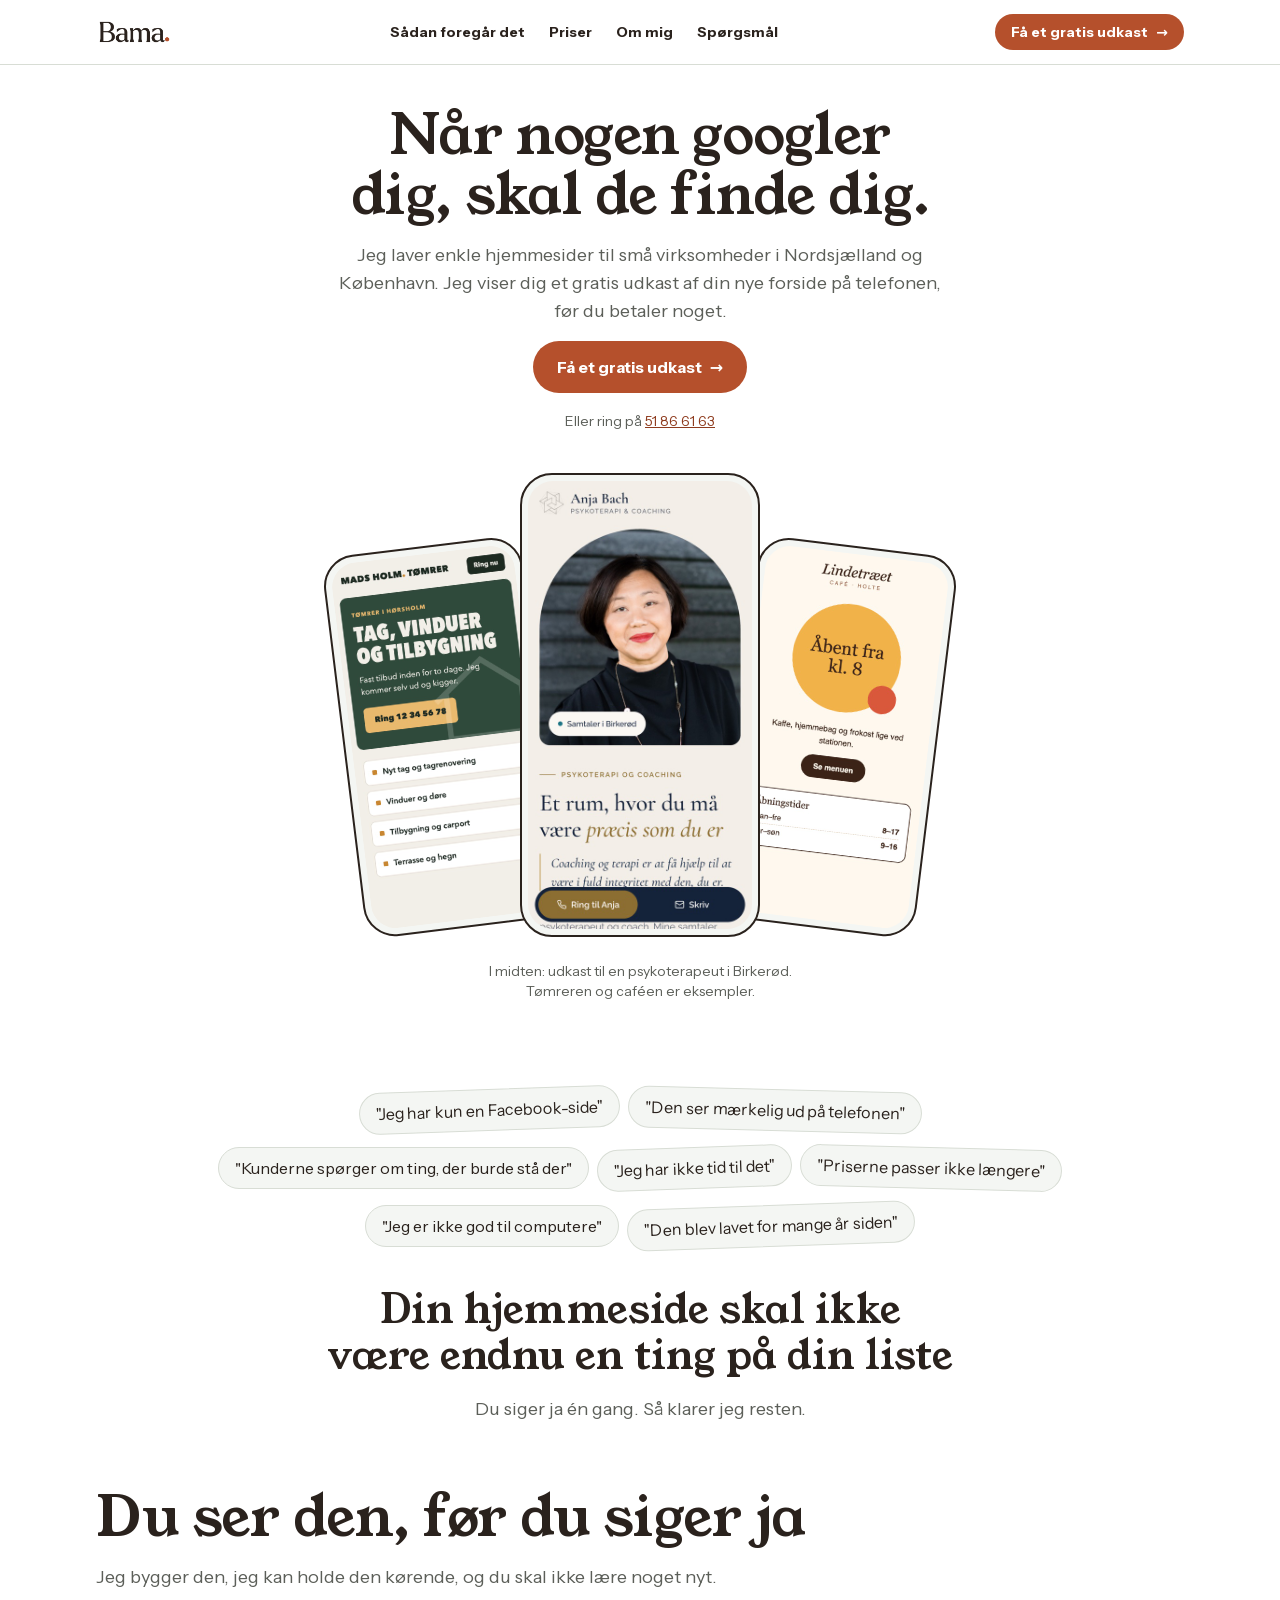
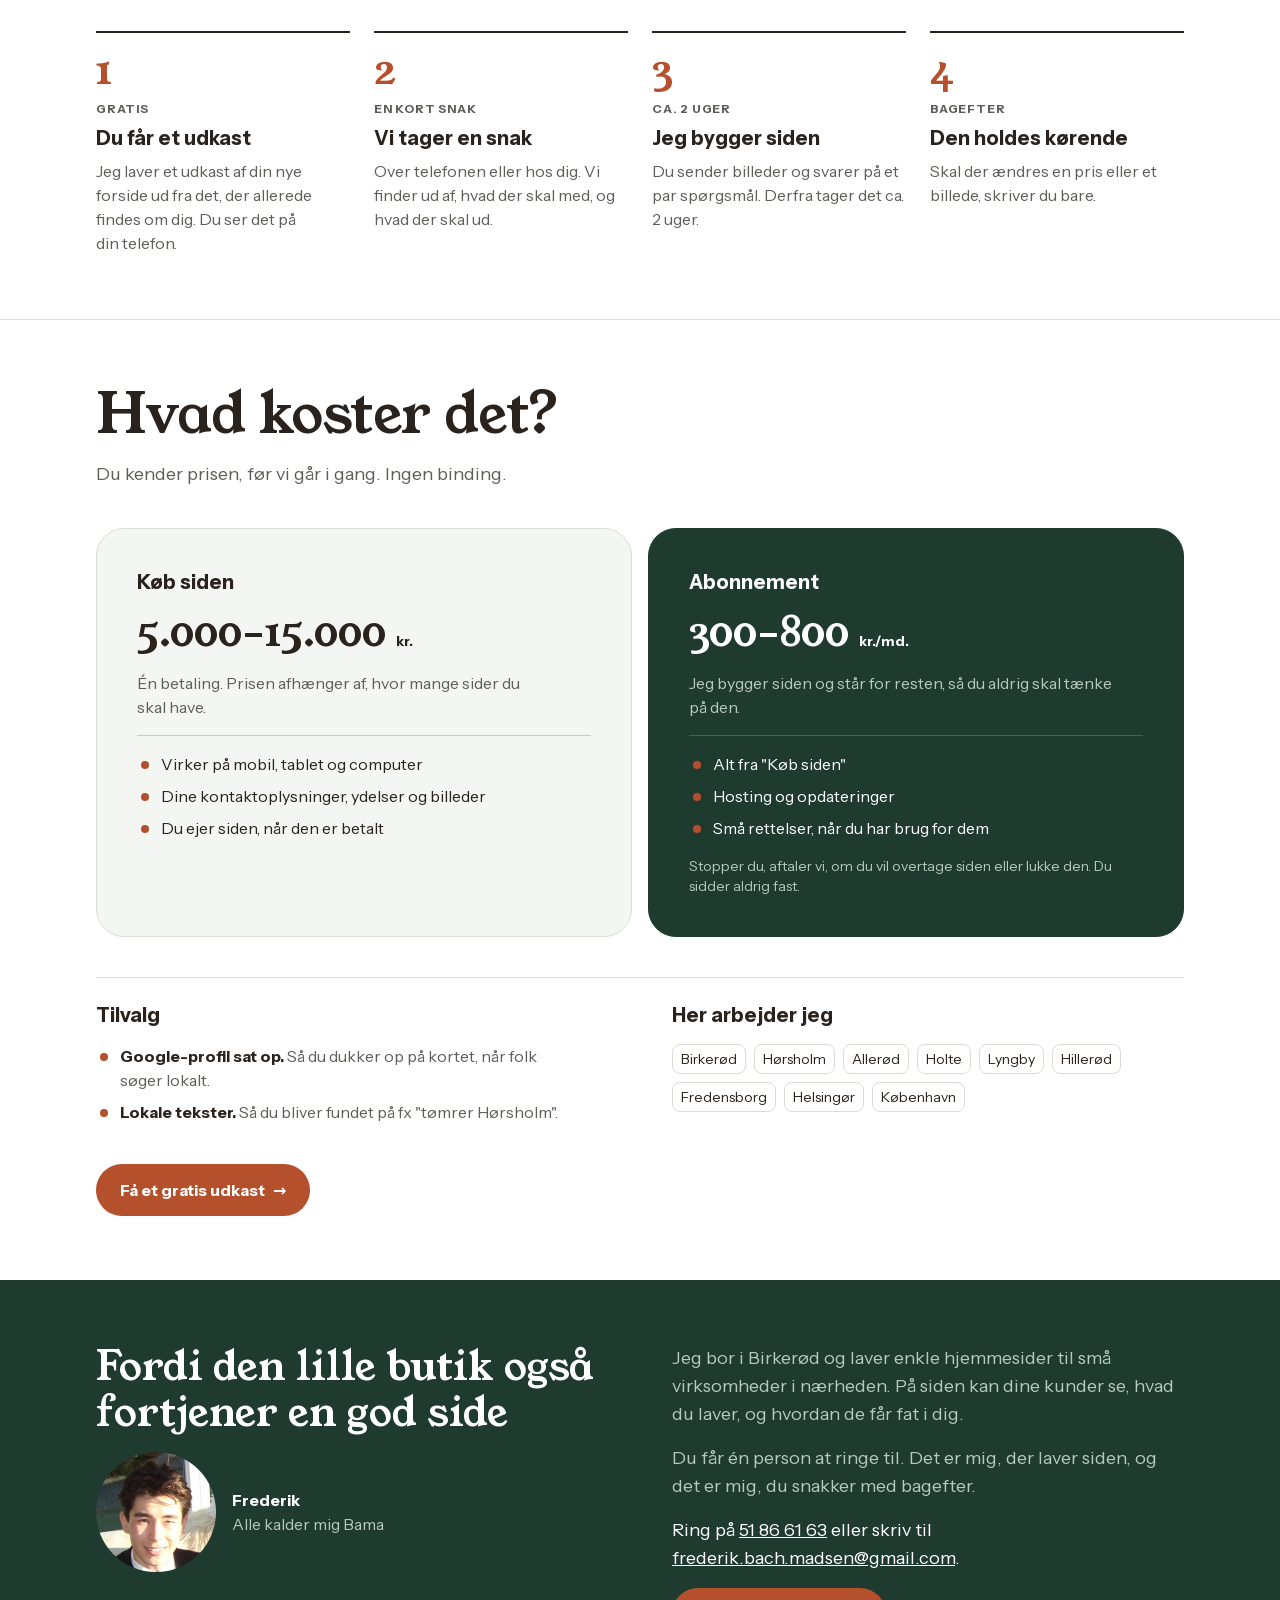
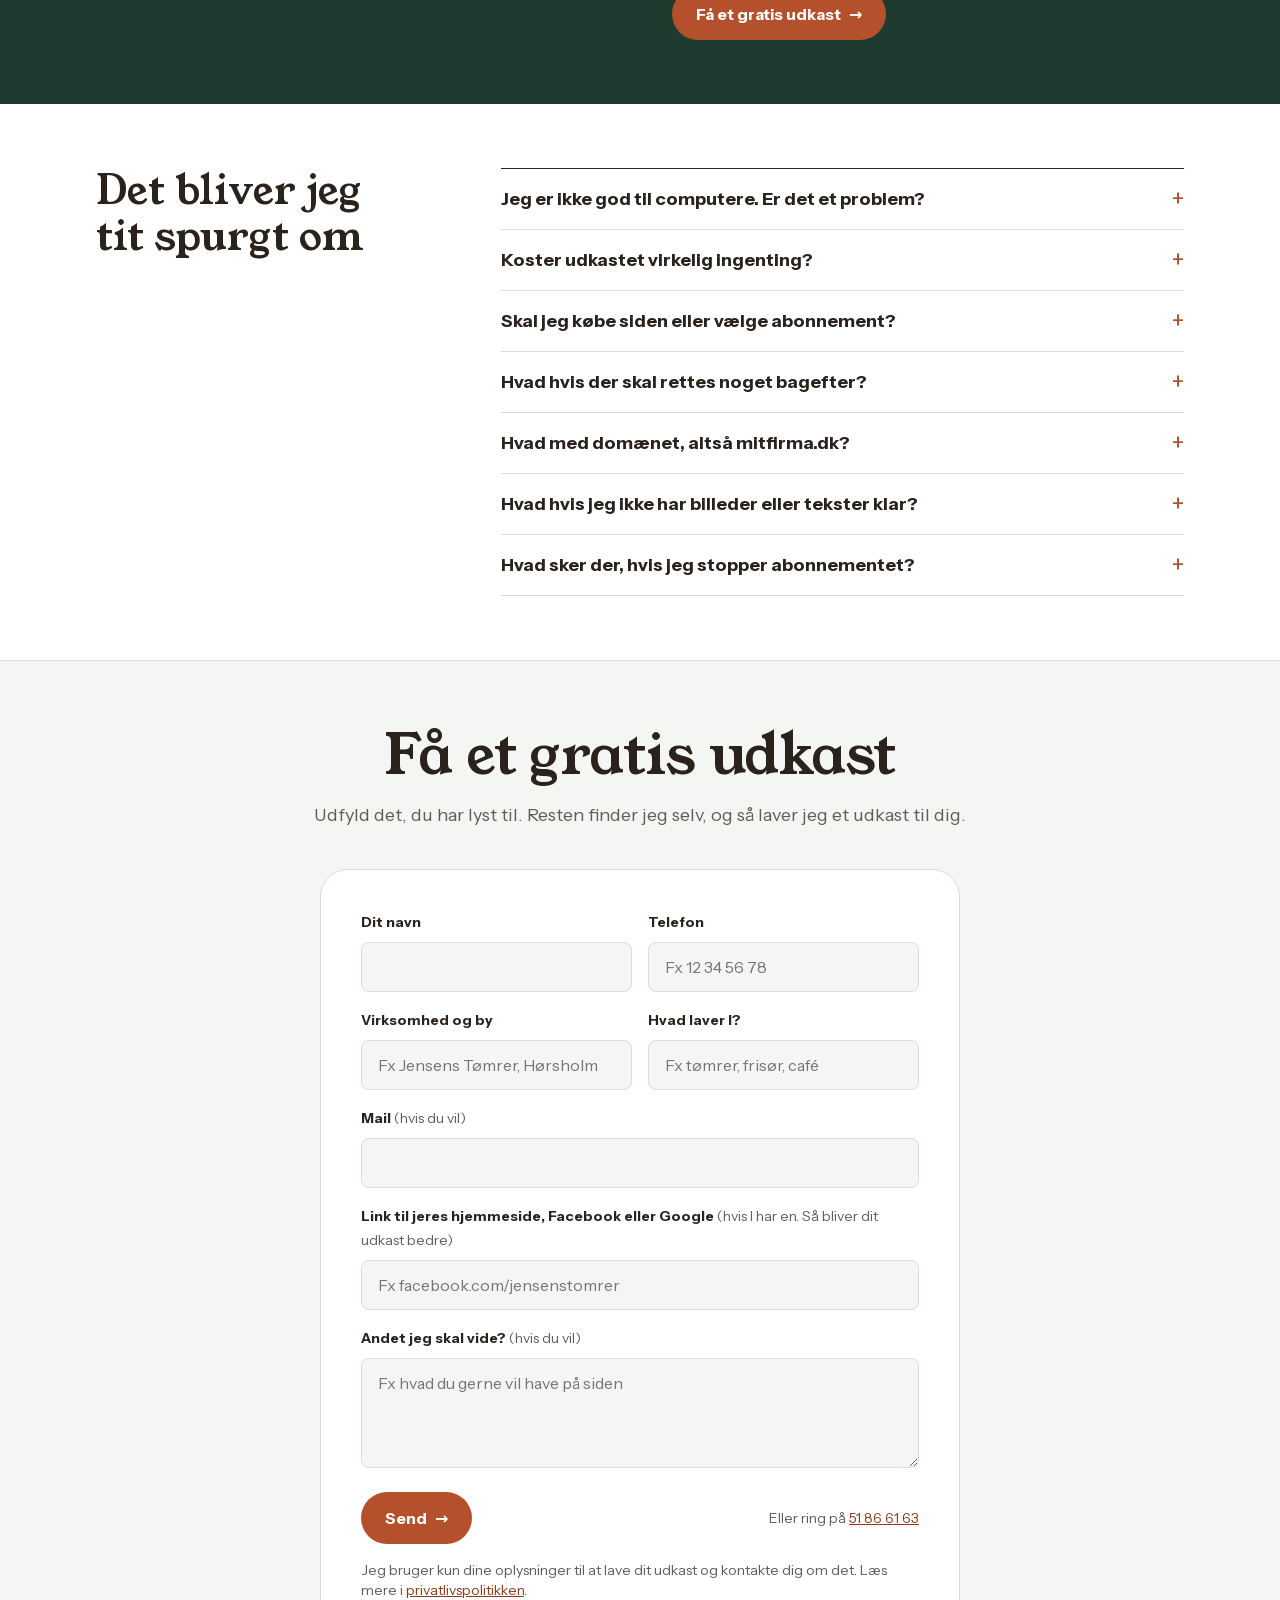
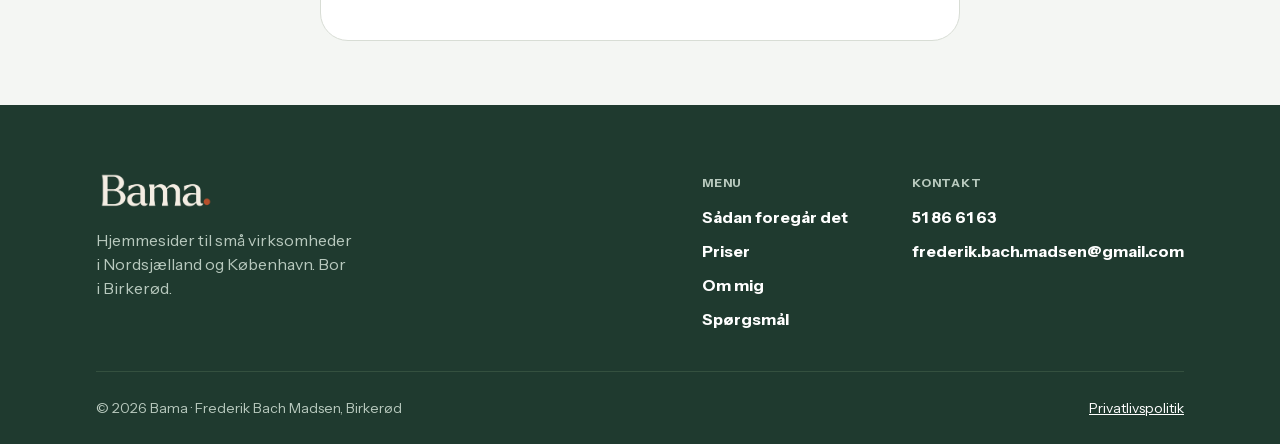
==== commit b9e8e5c1: "Opdateret forside, 404-side, robots/sitemap og sikkerhedsheadere - Rettelser i forside, privatlivspo" ====
--- a/index.html
+++ b/index.html
@@ -3,19 +3,63 @@
 <head>
 <meta charset="utf-8">
 <meta name="viewport" content="width=device-width, initial-scale=1">
-<title>Bama hjemmesider</title>
+<title>Hjemmesider til små virksomheder i Nordsjælland | Bama</title>
 <meta name="description" content="Bama laver enkle hjemmesider til små virksomheder i Nordsjælland og København. Se et gratis udkast af din nye forside, før du betaler noget.">
+<link rel="canonical" href="https://bama-media-webside.vercel.app/">
+<meta property="og:type" content="website">
+<meta property="og:locale" content="da_DK">
+<meta property="og:site_name" content="Bama">
+<meta property="og:url" content="https://bama-media-webside.vercel.app/">
+<meta property="og:title" content="Når nogen googler dig, skal de finde dig">
+<meta property="og:description" content="Enkle hjemmesider til små virksomheder i Nordsjælland og København. Se et gratis udkast af din nye forside, før du betaler noget.">
+<meta property="og:image" content="https://bama-media-webside.vercel.app/brand/og-billede.png">
+<meta property="og:image:width" content="1200">
+<meta property="og:image:height" content="630">
+<meta property="og:image:alt" content="Bama. Når nogen googler dig, skal de finde dig.">
+<meta name="twitter:card" content="summary_large_image">
+<script type="application/ld+json">
+{
+  "@context": "https://schema.org",
+  "@graph": [
+    {
+      "@type": "ProfessionalService",
+      "@id": "https://bama-media-webside.vercel.app/#bama",
+      "name": "Bama",
+      "description": "Enkle hjemmesider til små lokale virksomheder i Nordsjælland og København.",
+      "url": "https://bama-media-webside.vercel.app/",
+      "logo": "https://bama-media-webside.vercel.app/brand/logo/icon-512.png",
+      "image": "https://bama-media-webside.vercel.app/brand/og-billede.png",
+      "email": "frederik.bach.madsen@gmail.com",
+      "telephone": "+45 51 86 61 63",
+      "address": { "@type": "PostalAddress", "addressLocality": "Birkerød", "addressCountry": "DK" },
+      "areaServed": ["Nordsjælland", "København"]
+    },
+    {
+      "@type": "FAQPage",
+      "mainEntity": [
+        { "@type": "Question", "name": "Jeg er ikke god til computere. Er det et problem?", "acceptedAnswer": { "@type": "Answer", "text": "Nej. Du skal ikke lære noget nyt. Du sender billeder og svarer på nogle spørgsmål, og så klarer jeg resten." } },
+        { "@type": "Question", "name": "Koster udkastet virkelig ingenting?", "acceptedAnswer": { "@type": "Answer", "text": "Ja. Du ser udkastet, og hvis du ikke kan lide det, siger du bare nej tak. Så hører du ikke mere fra mig." } },
+        { "@type": "Question", "name": "Skal jeg købe siden eller vælge abonnement?", "acceptedAnswer": { "@type": "Answer", "text": "Køber du siden, betaler du én gang og ejer den. Vælger du abonnement, står jeg for hosting, opdateringer og små rettelser hver måned." } },
+        { "@type": "Question", "name": "Hvad hvis der skal rettes noget bagefter?", "acceptedAnswer": { "@type": "Answer", "text": "Så skriver eller ringer du, og så retter jeg det. Har du abonnement, er små rettelser med i prisen." } },
+        { "@type": "Question", "name": "Hvad med domænet, altså mitfirma.dk?", "acceptedAnswer": { "@type": "Answer", "text": "Har du et i forvejen, bruger vi det. Har du ikke, hjælper jeg dig med at købe et i dit eget navn." } },
+        { "@type": "Question", "name": "Hvad hvis jeg ikke har billeder eller tekster klar?", "acceptedAnswer": { "@type": "Answer", "text": "Så starter vi med det, der allerede findes om dig, fx på Google eller Facebook. Resten finder vi ud af sammen." } },
+        { "@type": "Question", "name": "Hvad sker der, hvis jeg stopper abonnementet?", "acceptedAnswer": { "@type": "Answer", "text": "Så aftaler vi, om du vil overtage siden eller lukke den. Du sidder aldrig fast." } }
+      ]
+    }
+  ]
+}
+</script>
 <link rel="icon" type="image/png" sizes="32x32" href="brand/logo/favicon-32.png">
 <link rel="apple-touch-icon" href="brand/logo/apple-touch-icon.png">
 <link rel="preload" href="brand/fonts/YoungSerif-latin.woff2" as="font" type="font/woff2" crossorigin>
 <link rel="stylesheet" href="brand/fonts/fonts.css">
 <style>
-/* Komponenter oprindeligt lånt fra projectone.website, men i Bamas brand */
+/* Hvid side, kølige grå flader og skovgrøn som mørk flade. Ingen creme/beige (se CLAUDE.md, "Farver") */
 :root {
-  --paper: #f4ede3; --surface: #fbf7f1; --oat: #e8dcca; --line: #d6c7b1;
-  --ink: #2a221d; --ink-muted: #6a5d52; --clay: #b5502c; --clay-deep: #8e3b1e;
-  --on-clay: #fbf7f1; --sage: #66765a; --butter: #e7b547;
-  --dark: #2a221d; --on-dark: #fbf7f1; --on-dark-muted: #cbbcaa; --dark-line: #46392f;
+  --paper: #ffffff; --surface: #f4f6f3; --tint: #e7ebe5; --line: #d8ddd5;
+  --ink: #2a221d; --ink-muted: #5c5f59; --clay: #b5502c; --clay-deep: #8e3b1e;
+  --on-clay: #ffffff; --clay-press: #8e3b1e; --forest: #1f3a2f; --butter: #e7b547;
+  --dark: #1f3a2f; --on-dark: #ffffff; --on-dark-muted: #b8c9be; --dark-line: #34503f;
   --font-display: "Boston Angel", "Young Serif", Georgia, serif;
   --font-sans: "Instrument Sans", system-ui, -apple-system, "Segoe UI", sans-serif;
   --r-sm: 8px; --r-md: 16px; --r-lg: 28px; --r-pill: 999px;
@@ -23,16 +67,16 @@
 }
 @media (prefers-color-scheme: dark) {
   :root:not([data-theme="light"]) {
-    --paper: #1d1814; --surface: #26201b; --oat: #302822; --line: #46392f;
-    --ink: #f1e8dc; --ink-muted: #b6a797; --clay: #b5502c; --clay-deep: #e3906a;
-    --dark: #120f0c; --dark-line: #2f2620;
+    --paper: #111513; --surface: #181e1a; --tint: #202822; --line: #2e3831;
+    --ink: #eef1ec; --ink-muted: #a6b1a9; --clay: #b5502c; --clay-deep: #e3906a;
+    --dark: #1f3a2f; --dark-line: #34503f;
     color-scheme: dark;
   }
 }
 :root[data-theme="dark"] {
-  --paper: #1d1814; --surface: #26201b; --oat: #302822; --line: #46392f;
-  --ink: #f1e8dc; --ink-muted: #b6a797; --clay: #b5502c; --clay-deep: #e3906a;
-  --dark: #120f0c; --dark-line: #2f2620;
+  --paper: #111513; --surface: #181e1a; --tint: #202822; --line: #2e3831;
+  --ink: #eef1ec; --ink-muted: #a6b1a9; --clay: #b5502c; --clay-deep: #e3906a;
+  --dark: #1f3a2f; --dark-line: #34503f;
   color-scheme: dark;
 }
 
@@ -54,12 +98,14 @@
 .wrap { max-width: var(--max); margin: 0 auto; padding: 0 16px; }
 .center { text-align: center; }
 .block { padding: 40px 0; }
-.sec-head { display: flex; flex-direction: column; gap: 16px; max-width: 640px; margin: 0 auto 40px; text-align: center; align-items: center; }
-
-.btn { display: inline-flex; align-items: center; gap: 12px; padding: 8px 8px 8px 24px; border-radius: var(--r-pill); border: 0; background: var(--clay); color: var(--on-clay); font: 700 16px/20px var(--font-sans); text-decoration: none; cursor: pointer; }
-.btn .arr { width: 32px; height: 32px; border-radius: 50%; background: var(--on-clay); color: var(--clay); display: grid; place-items: center; }
+.sec-head { display: flex; flex-direction: column; gap: 16px; max-width: 720px; margin: 0 0 40px; }
+.sec-head.center { margin-left: auto; margin-right: auto; text-align: center; align-items: center; }
+
+.btn { display: inline-flex; align-items: center; gap: 8px; padding: 16px 24px; border-radius: var(--r-pill); border: 0; background: var(--clay); color: var(--on-clay); font: 700 16px/20px var(--font-sans); text-decoration: none; cursor: pointer; }
+.btn .arr { display: inline-block; transition: transform .15s ease; }
+.btn:hover .arr { transform: translateX(4px); }
 .btn { transition: transform .15s ease; }
-.btn:hover { background: var(--clay-deep); }
+.btn:hover { background: var(--clay-press); }
 .btn:active { transform: scale(.97); }
 .btn:focus-visible, a:focus-visible, summary:focus-visible, input:focus-visible, textarea:focus-visible { outline: 2px solid var(--ink); outline-offset: 3px; }
 .dot { width: 8px; height: 8px; border-radius: 50%; background: var(--clay); display: inline-block; flex: none; }
@@ -71,8 +117,7 @@
 header nav { display: none; gap: 24px; }
 header nav a { color: var(--ink); text-decoration: none; font-weight: 700; font-size: 14px; }
 header nav a:hover { color: var(--clay-deep); }
-header .btn { font-size: 14px; padding: 6px 6px 6px 16px; }
-header .btn .arr { width: 26px; height: 26px; }
+header .btn { font-size: 14px; padding: 8px 16px; }
 .logo-dark { display: none; }
 @media (prefers-color-scheme: dark) { :root:not([data-theme="light"]) .logo-light { display: none; } :root:not([data-theme="light"]) .logo-dark { display: block; } }
 :root[data-theme="dark"] .logo-light { display: none; } :root[data-theme="dark"] .logo-dark { display: block; }
@@ -91,20 +136,15 @@
 .phone-cap { text-align: center; font-size: 14px; line-height: 20px; color: var(--ink-muted); margin: 24px auto 0; max-width: 340px; }
 
 /* Lyder det bekendt */
-.bubbles { display: flex; flex-wrap: wrap; justify-content: center; gap: 12px; max-width: 860px; margin: 0 auto 40px; }
-.bubble { background: var(--surface); border: 1px solid var(--line); border-radius: var(--r-pill); padding: 10px 18px; font-size: 15px; }
+.bubbles { display: flex; flex-wrap: wrap; justify-content: center; gap: 16px 8px; max-width: 860px; margin: 0 auto 40px; }
+.bubble { background: var(--surface); border: 1px solid var(--line); border-radius: var(--r-pill); padding: 8px 16px; font-size: 16px; }
 .bubble:nth-child(3n+1) { transform: rotate(-2deg); } .bubble:nth-child(3n+2) { transform: rotate(1.5deg); }
 
-/* Forløb */
-.gantt { display: grid; grid-template-columns: 1fr; gap: 12px; margin-top: 40px; }
-.gantt .col-h { display: none; }
-.step { background: var(--surface); border: 1px solid var(--line); border-radius: var(--r-md); padding: 16px; display: flex; flex-direction: column; gap: 8px; }
-.step.hl { background: var(--clay); border-color: var(--clay); color: var(--on-clay); }
-.step.hl .muted, .step.hl .when { color: var(--on-clay); }
-.step-top { display: flex; justify-content: space-between; align-items: center; gap: 8px; }
-.num { width: 24px; height: 24px; border-radius: 50%; background: var(--ink); color: var(--paper); font-size: 12px; font-weight: 700; display: grid; place-items: center; flex: none; }
-.step.hl .num { background: var(--on-clay); color: var(--clay); }
-.when { font-size: 12px; font-weight: 700; letter-spacing: .8px; text-transform: uppercase; color: var(--clay-deep); }
+/* Forløb: nummereret liste med streg over, ingen kort */
+.steps { display: grid; grid-template-columns: 1fr; gap: 24px; margin: 0; padding: 0; list-style: none; }
+.step { border-top: 2px solid var(--ink); padding-top: 16px; display: flex; flex-direction: column; gap: 8px; }
+.num { font-family: var(--font-display); font-size: 40px; line-height: 44px; color: var(--clay); }
+.when { font-size: 12px; line-height: 16px; font-weight: 700; letter-spacing: .8px; text-transform: uppercase; color: var(--ink-muted); }
 
 /* Mørke flader */
 .dark { background: var(--dark); color: var(--on-dark); }
@@ -112,62 +152,50 @@
 .dark .muted { color: var(--on-dark-muted); }
 .dark a:not(.btn) { color: var(--on-dark); }
 
-/* Priser */
-.badge { display: inline-flex; align-items: center; gap: 8px; border: 1px solid var(--line); border-radius: var(--r-pill); padding: 4px 12px; font-size: 13px; background: var(--surface); }
-.badge .dot { background: var(--butter); }
+/* Priser: to ens kort side om side, tilvalg og byer som almindelig tekst under */
 .price-grid { display: grid; gap: 16px; grid-template-columns: 1fr; }
-.pcard { border-radius: var(--r-lg); padding: 24px; display: flex; flex-direction: column; gap: 16px; }
-.pcard.ink { background: var(--dark); color: var(--on-dark); }
-.pcard.ink .muted, .pcard.ink .label { color: var(--on-dark-muted); }
-.pcard.clay { background: var(--clay); color: var(--on-clay); }
-.pcard.clay .label, .pcard.clay .muted { color: var(--on-clay); }
-.pcard.plain { background: var(--surface); border: 1px solid var(--line); }
-.pcard.oat { background: var(--oat); }
-.tagbox { align-self: flex-start; font-size: 12px; font-weight: 700; letter-spacing: .8px; text-transform: uppercase; padding: 4px 8px; border-radius: var(--r-sm); background: var(--butter); color: #2a221d; }
+.pcard { border-radius: var(--r-lg); padding: 24px; display: flex; flex-direction: column; gap: 16px; background: var(--surface); border: 1px solid var(--line); }
+.pcard.dark { background: var(--dark); border-color: var(--dark); color: var(--on-dark); }
 .amount { font-family: var(--font-display); font-size: 40px; line-height: 44px; }
 .amount small { font-family: var(--font-sans); font-size: 14px; font-weight: 700; line-height: 0; }
-.pcard ul { list-style: none; padding: 0; margin: 0; display: flex; flex-direction: column; gap: 10px; }
-.pcard li { display: flex; gap: 10px; align-items: flex-start; }
-.pcard li::before { content: "✓"; width: 18px; height: 18px; margin-top: 3px; flex: none; border-radius: 50%; border: 1.5px solid currentColor; font-size: 11px; line-height: 15px; text-align: center; font-weight: 700; }
+.pcard ul, .extras ul { list-style: none; padding: 0; margin: 0; display: flex; flex-direction: column; gap: 8px; }
+.pcard li, .extras li { padding-left: 24px; position: relative; }
+.pcard li::before, .extras li::before { content: ""; position: absolute; left: 4px; top: 9px; width: 8px; height: 8px; border-radius: 50%; background: var(--clay); }
 .pcard .rule { height: 1px; background: currentColor; opacity: .2; }
-.pcard .btn.light { background: var(--on-clay); color: var(--clay-deep); }
-.pcard .btn.light .arr { background: var(--clay); color: var(--on-clay); }
+.pcard .note { margin-top: auto; font-size: 14px; line-height: 20px; }
 .stack { display: flex; flex-direction: column; gap: 16px; }
+.extras { display: grid; gap: 24px; margin-top: 40px; padding-top: 24px; border-top: 1px solid var(--line); }
 .towns { display: flex; flex-wrap: wrap; gap: 8px; }
-.towns span { border: 1px solid var(--dark-line); border-radius: var(--r-sm); padding: 6px 12px; font-size: 13px; font-weight: 700; text-transform: uppercase; letter-spacing: .6px; }
-.excl { width: 28px; height: 28px; border-radius: 50%; background: var(--butter); color: #2a221d; display: grid; place-items: center; font-weight: 700; }
+.towns span { border: 1px solid var(--line); border-radius: var(--r-sm); padding: 4px 8px; font-size: 14px; line-height: 20px; }
 
 /* Om mig */
-.about-sec { padding: 64px 0; border-radius: var(--r-lg) var(--r-lg) 0 0; }
+.about-sec { padding: 64px 0; }
 .about { display: grid; gap: 24px; }
 .about-me { display: flex; flex-direction: column; gap: 16px; }
 .me { display: flex; align-items: center; gap: 16px; }
 .me img { width: 96px; height: 96px; border-radius: 50%; object-fit: cover; flex: none; }
 .about-text { display: flex; flex-direction: column; gap: 16px; }
 
-/* FAQ i stort kort */
-.faq-card { background: var(--clay); color: var(--on-clay); border-radius: var(--r-lg); padding: 24px; }
-.faq-card .h1 { color: var(--on-clay); margin-bottom: 24px; }
-.faq { border-top: 1px solid rgba(251,247,241,.4); }
-.faq details { border-bottom: 1px solid rgba(251,247,241,.4); }
-.faq summary { list-style: none; cursor: pointer; padding: 16px 0; display: flex; justify-content: space-between; gap: 16px; font-weight: 700; }
+/* FAQ: overskrift til venstre, spørgsmål til højre på computer */
+.faq-layout { display: grid; gap: 24px; }
+.faq { border-top: 1px solid var(--ink); }
+.faq details { border-bottom: 1px solid var(--line); }
+.faq summary { list-style: none; cursor: pointer; padding: 16px 0; display: flex; justify-content: space-between; gap: 16px; font-weight: 700; font-size: 18px; line-height: 28px; }
 .faq summary::-webkit-details-marker { display: none; }
-.faq summary:hover { text-decoration: underline; text-underline-offset: 4px; }
-.faq summary::after { content: "+"; width: 22px; height: 22px; border-radius: 50%; background: var(--on-clay); color: var(--clay); display: grid; place-items: center; flex: none; font-size: 16px; line-height: 1; transition: transform .2s; }
+.faq summary:hover { color: var(--clay-deep); }
+.faq summary:active { opacity: .7; }
+.faq summary::after { content: "+"; flex: none; font-size: 24px; line-height: 28px; font-weight: 400; color: var(--clay); transition: transform .2s ease; }
 .faq details[open] summary::after { transform: rotate(45deg); }
-.faq details p { padding-bottom: 16px; max-width: 44em; }
-.faq-bg { position: relative; background: var(--paper); }
-.faq-bg::before { content: ""; position: absolute; inset: 0 0 50% 0; background: var(--dark); }
-.faq-bg .wrap { position: relative; }
+.faq details p { padding-bottom: 24px; max-width: 44em; color: var(--ink-muted); }
 
 /* Kontakt */
-.form-card { background: var(--surface); border: 1px solid var(--line); border-radius: var(--r-lg); padding: 24px; max-width: 640px; margin: 0 auto; display: flex; flex-direction: column; gap: 12px; }
-.form-card input, .form-card textarea { width: 100%; font: 16px/24px var(--font-sans); color: var(--ink); background: var(--paper); border: 1px solid var(--line); border-radius: var(--r-sm); padding: 12px 14px; }
+.form-card { background: var(--paper); border: 1px solid var(--line); border-radius: var(--r-lg); padding: 24px; max-width: 640px; margin: 0 auto; display: flex; flex-direction: column; gap: 16px; }
+.form-card input, .form-card textarea { width: 100%; font: 16px/24px var(--font-sans); color: var(--ink); background: var(--surface); border: 1px solid var(--line); border-radius: var(--r-sm); padding: 12px 16px; }
 .form-card textarea { min-height: 110px; resize: vertical; }
-.form-card label { font-size: 14px; font-weight: 700; display: flex; flex-direction: column; gap: 6px; }
+.form-card label { font-size: 14px; font-weight: 700; display: flex; flex-direction: column; gap: 8px; }
 .form-foot { display: flex; flex-wrap: wrap; align-items: center; justify-content: space-between; gap: 16px; margin-top: 8px; }
 .form-foot .small { font-size: 14px; color: var(--ink-muted); }
-.form-grid { display: grid; gap: 12px; }
+.form-grid { display: grid; gap: 16px; }
 .form-card .opt { font-weight: 400; color: var(--ink-muted); }
 .form-card input:focus-visible, .form-card textarea:focus-visible { outline: 2px solid var(--ink); outline-offset: 2px; }
 .form-card [aria-invalid="true"] { border-color: var(--clay-deep); }
@@ -176,21 +204,18 @@
 .form-msg:empty { display: none; }
 .form-card button[disabled] { opacity: .6; cursor: wait; }
 .form-done { text-align: left; }
-.form-done .badge { align-self: flex-start; }
 .form-card[hidden] { display: none; }
 
 /* Footer */
-footer { background: var(--dark); color: var(--on-dark); border-radius: var(--r-lg) var(--r-lg) 0 0; padding: 64px 0 0; margin-top: 40px; overflow: hidden; }
+footer { background: var(--dark); color: var(--on-dark); padding: 64px 0 0; }
 footer a { color: var(--on-dark); }
 .foot-grid { display: grid; gap: 40px; }
 .foot-grid .logo img { width: 120px; }
-.foot-cols { display: flex; gap: 64px; }
+.foot-cols { display: flex; flex-wrap: wrap; gap: 40px 64px; }
 .foot-cols ul { list-style: none; padding: 0; margin: 12px 0 0; display: flex; flex-direction: column; gap: 10px; }
 .foot-cols a { text-decoration: none; font-weight: 700; }
 .foot-cols a:hover { text-decoration: underline; }
-.foot-bottom { display: flex; flex-wrap: wrap; justify-content: space-between; gap: 12px; border-top: 1px solid var(--dark-line); margin-top: 40px; padding: 24px 0; font-size: 14px; color: var(--on-dark-muted); }
-.big-logo { padding: 24px 16px 40px; max-width: var(--max); margin: 0 auto; }
-.big-logo img { width: 100%; height: auto; opacity: .12; }
+.foot-bottom { display: flex; flex-wrap: wrap; justify-content: space-between; gap: 16px; border-top: 1px solid var(--dark-line); margin-top: 40px; padding: 24px 0; font-size: 14px; color: var(--on-dark-muted); }
 
 @media (min-width: 720px) {
   .block { padding: 64px 0; }
@@ -203,14 +228,14 @@
   .phone.side { width: 200px; }
   .phone.l { margin-right: -24px; }
   .phone.r { margin-left: -24px; }
-  .gantt { grid-template-columns: repeat(4, 1fr); column-gap: 12px; row-gap: 12px; }
-  .gantt .col-h { display: block; background: var(--oat); border-radius: var(--r-sm); padding: 6px; text-align: center; font-size: 12px; font-weight: 700; letter-spacing: .8px; text-transform: uppercase; margin-bottom: 12px; }
-  .s1 { grid-column: 1 / 2; } .s2 { grid-column: 2 / 4; } .s3 { grid-column: 3 / 5; } .s4 { grid-column: 4 / 5; }
-  .price-grid { grid-template-columns: repeat(3, 1fr); align-items: start; }
+  .steps { grid-template-columns: repeat(4, 1fr); }
+  .price-grid { grid-template-columns: 1fr 1fr; }
+  .pcard { padding: 40px; }
+  .extras { grid-template-columns: 1fr 1fr; column-gap: 64px; }
   .about { grid-template-columns: 1fr 1fr; column-gap: 64px; align-items: start; }
   .me img { width: 120px; height: 120px; }
-  .faq-card { padding: 40px; }
-  .form-card { padding: 32px; }
+  .faq-layout { grid-template-columns: 1fr 2fr; column-gap: 64px; align-items: start; }
+  .form-card { padding: 40px; }
   .form-grid { grid-template-columns: 1fr 1fr; }
   .foot-grid { grid-template-columns: 1fr auto; }
 }
@@ -239,7 +264,6 @@
   <section class="hero">
     <div class="wrap">
       <div class="hero-copy">
-        <span class="label">Én person. Én fast pris. Ingen binding.</span>
         <h1 class="display">Når nogen googler dig, skal de finde dig.</h1>
         <p class="lead muted">Jeg laver enkle hjemmesider til små virksomheder i Nordsjælland og København. Jeg viser dig et gratis udkast af din nye forside på telefonen, før du betaler noget.</p>
         <a class="btn" href="#kontakt">Få et gratis udkast <span class="arr" aria-hidden="true">→</span></a>
@@ -266,11 +290,9 @@
         <span class="bubble">"Jeg er ikke god til computere"</span>
         <span class="bubble">"Den blev lavet for mange år siden"</span>
       </div>
-      <div class="sec-head" style="margin-bottom:0">
-        <span class="label">Lyder det bekendt?</span>
+      <div class="sec-head center" style="margin-bottom:0">
         <h2 class="h1" id="pain-h">Din hjemmeside skal ikke være endnu en ting på din liste</h2>
         <p class="lead muted">Du siger ja én gang. Så klarer jeg resten.</p>
-        <a class="btn" href="#kontakt" style="margin-top:8px">Få et gratis udkast <span class="arr" aria-hidden="true">→</span></a>
       </div>
     </div>
   </section>
@@ -279,17 +301,15 @@
   <section class="block" id="saadan" aria-labelledby="steps-h" style="padding-top:0">
     <div class="wrap">
       <div class="sec-head">
-        <span class="label">Sådan foregår det</span>
         <h2 class="display" id="steps-h">Du ser den, før du siger ja</h2>
         <p class="lead muted">Jeg bygger den, jeg kan holde den kørende, og du skal ikke lære noget nyt.</p>
       </div>
-      <div class="gantt">
-        <span class="col-h">Udkast</span><span class="col-h">Snak</span><span class="col-h">Byg</span><span class="col-h">Bagefter</span>
-        <article class="step s1"><div class="step-top"><span class="when">Gratis</span><span class="num">1</span></div><h3>Du får et udkast</h3><p class="muted">Jeg laver et udkast af din nye forside ud fra det, der allerede findes om dig. Du ser det på din telefon.</p></article>
-        <article class="step s2"><div class="step-top"><span class="when">En kort snak</span><span class="num">2</span></div><h3>Vi tager en snak</h3><p class="muted">Over telefonen eller hos dig. Vi finder ud af, hvad der skal med, og hvad der skal ud.</p></article>
-        <article class="step s3 hl"><div class="step-top"><span class="when">Ca. 2 uger</span><span class="num">3</span></div><h3>Jeg bygger siden</h3><p class="muted">Du sender billeder og svarer på et par spørgsmål. Derfra tager det ca. 2 uger.</p></article>
-        <article class="step s4"><div class="step-top"><span class="when">Bagefter</span><span class="num">4</span></div><h3>Den holdes kørende</h3><p class="muted">Skal der ændres en pris eller et billede, skriver du bare.</p></article>
-      </div>
+      <ol class="steps">
+        <li class="step"><span class="num">1</span><span class="when">Gratis</span><h3>Du får et udkast</h3><p class="muted">Jeg laver et udkast af din nye forside ud fra det, der allerede findes om dig. Du ser det på din telefon.</p></li>
+        <li class="step"><span class="num">2</span><span class="when">En kort snak</span><h3>Vi tager en snak</h3><p class="muted">Over telefonen eller hos dig. Vi finder ud af, hvad der skal med, og hvad der skal ud.</p></li>
+        <li class="step"><span class="num">3</span><span class="when">Ca. 2 uger</span><h3>Jeg bygger siden</h3><p class="muted">Du sender billeder og svarer på et par spørgsmål. Derfra tager det ca. 2 uger.</p></li>
+        <li class="step"><span class="num">4</span><span class="when">Bagefter</span><h3>Den holdes kørende</h3><p class="muted">Skal der ændres en pris eller et billede, skriver du bare.</p></li>
+      </ol>
     </div>
   </section>
 
@@ -297,53 +317,50 @@
   <section class="block" id="priser" aria-labelledby="price-h" style="border-top:1px solid var(--line)">
     <div class="wrap">
       <div class="sec-head">
-        <span class="badge"><span class="dot"></span>Ingen binding</span>
-        <h2 class="display" id="price-h">Fast pris. Ingen overraskelser.</h2>
-        <p class="lead muted">Du ved, hvad det koster, før vi går i gang.</p>
+        <h2 class="display" id="price-h">Hvad koster det?</h2>
+        <p class="lead muted">Du kender prisen, før vi går i gang. Ingen binding.</p>
       </div>
       <div class="price-grid">
-        <article class="pcard ink">
-          <span class="tagbox">Køb siden</span>
+        <article class="pcard">
+          <h3>Køb siden</h3>
           <p class="amount">5.000–15.000 <small>kr.</small></p>
           <p class="muted">Én betaling. Prisen afhænger af, hvor mange sider du skal have.</p>
-          <a class="btn" href="#kontakt">Få et gratis udkast <span class="arr" aria-hidden="true">→</span></a>
           <div class="rule"></div>
-          <span class="label">Det får du</span>
           <ul>
             <li>Virker på mobil, tablet og computer</li>
             <li>Dine kontaktoplysninger, ydelser og billeder</li>
             <li>Du ejer siden, når den er betalt</li>
           </ul>
         </article>
+        <article class="pcard dark">
+          <h3>Abonnement</h3>
+          <p class="amount">300–800 <small>kr./md.</small></p>
+          <p class="muted">Jeg bygger siden og står for resten, så du aldrig skal tænke på den.</p>
+          <div class="rule"></div>
+          <ul>
+            <li>Alt fra "Køb siden"</li>
+            <li>Hosting og opdateringer</li>
+            <li>Små rettelser, når du har brug for dem</li>
+          </ul>
+          <p class="note muted">Stopper du, aftaler vi, om du vil overtage siden eller lukke den. Du sidder aldrig fast.</p>
+        </article>
+      </div>
+      <div class="extras">
         <div class="stack">
-          <article class="pcard clay">
-            <span class="tagbox">Abonnement</span>
-            <p class="amount">300–800 <small>kr./md.</small></p>
-            <p>Jeg bygger siden og står for resten, så du aldrig skal tænke på den.</p>
-            <ul>
-              <li>Alt fra "Køb siden"</li>
-              <li>Hosting og opdateringer</li>
-              <li>Små rettelser, når du har brug for dem</li>
-            </ul>
-          </article>
-          <article class="pcard plain">
-            <span class="excl" aria-hidden="true">!</span>
-            <p>Stopper du abonnementet, aftaler vi, om du vil overtage siden eller lukke den. Du sidder aldrig fast.</p>
-          </article>
+          <h3>Tilvalg</h3>
+          <ul>
+            <li><b>Google-profil sat op.</b> <span class="muted">Så du dukker op på kortet, når folk søger lokalt.</span></li>
+            <li><b>Lokale tekster.</b> <span class="muted">Så du bliver fundet på fx "tømrer Hørsholm".</span></li>
+          </ul>
         </div>
-        <article class="pcard ink">
-          <h3 class="h2" style="font-family:var(--font-display);font-weight:400">Tilvalg</h3>
-          <ul>
-            <li><span><b>Google-profil sat op.</b> <span class="muted">Så du dukker op på kortet, når folk søger lokalt.</span></span></li>
-            <li><span><b>Lokale tekster.</b> <span class="muted">Så du bliver fundet på fx "tømrer Hørsholm".</span></span></li>
-          </ul>
-          <div class="rule"></div>
-          <span class="label">Her arbejder jeg</span>
+        <div class="stack">
+          <h3>Her arbejder jeg</h3>
           <div class="towns">
             <span>Birkerød</span><span>Hørsholm</span><span>Allerød</span><span>Holte</span><span>Lyngby</span><span>Hillerød</span><span>Fredensborg</span><span>Helsingør</span><span>København</span>
           </div>
-        </article>
-      </div>
+        </div>
+      </div>
+      <a class="btn" href="#kontakt" style="margin-top:40px">Få et gratis udkast <span class="arr" aria-hidden="true">→</span></a>
     </div>
   </section>
 
@@ -351,7 +368,6 @@
   <section class="dark about-sec" id="om" aria-labelledby="om-h">
     <div class="wrap about">
       <div class="about-me">
-        <span class="label">Lokal i Birkerød</span>
         <h2 class="h1" id="om-h" style="color:var(--on-dark)">Fordi den lille butik også fortjener en god side</h2>
         <div class="me">
           <img src="brand/billeder/bama.jpg" alt="Frederik, der står bag Bama" width="240" height="240">
@@ -361,16 +377,16 @@
       <div class="about-text">
         <p class="lead muted">Jeg bor i Birkerød og laver enkle hjemmesider til små virksomheder i nærheden. På siden kan dine kunder se, hvad du laver, og hvordan de får fat i dig.</p>
         <p class="lead muted">Du får én person at ringe til. Det er mig, der laver siden, og det er mig, du snakker med bagefter.</p>
-        <p class="lead">Ring på <a href="tel:+4551866163">51 86 61 63</a> eller skriv til <a href="mailto:bamamedia@gmail.com">bamamedia@gmail.com</a>.</p>
+        <p class="lead">Ring på <a href="tel:+4551866163">51 86 61 63</a> eller skriv til <a href="mailto:frederik.bach.madsen@gmail.com">frederik.bach.madsen@gmail.com</a>.</p>
         <a class="btn" href="#kontakt" style="align-self:flex-start">Få et gratis udkast <span class="arr" aria-hidden="true">→</span></a>
       </div>
     </div>
   </section>
 
   <!-- FAQ -->
-  <section class="faq-bg" id="faq" aria-labelledby="faq-h">
-    <div class="wrap" style="padding-bottom:64px">
-      <div class="faq-card">
+  <section class="block" id="faq" aria-labelledby="faq-h">
+    <div class="wrap">
+      <div class="faq-layout">
         <h2 class="h1" id="faq-h">Det bliver jeg tit spurgt om</h2>
         <div class="faq">
           <details><summary>Jeg er ikke god til computere. Er det et problem?</summary><p>Nej. Du skal ikke lære noget nyt. Du sender billeder og svarer på nogle spørgsmål, og så klarer jeg resten.</p></details>
@@ -386,15 +402,13 @@
   </section>
 
   <!-- Kontakt -->
-  <section class="block" id="kontakt" aria-labelledby="contact-h" style="padding-top:24px">
+  <section class="block" id="kontakt" aria-labelledby="contact-h" style="background:var(--surface);border-top:1px solid var(--line)">
     <div class="wrap">
-      <div class="sec-head">
-        <span class="badge"><span class="dot"></span>Spørgsmål? Skriv eller ring</span>
-        <h2 class="display" id="contact-h">Din hjemmeside laver ikke sig selv. Det gør jeg.</h2>
+      <div class="sec-head center">
+        <h2 class="display" id="contact-h">Få et gratis udkast</h2>
         <p class="lead muted">Udfyld det, du har lyst til. Resten finder jeg selv, og så laver jeg et udkast til dig.</p>
       </div>
       <form class="form-card" id="contact-form" novalidate>
-        <h3 class="h2" style="font-family:var(--font-display);font-weight:400">Få et gratis udkast</h3>
         <div class="form-grid">
           <label>Dit navn<input name="navn" required autocomplete="name"></label>
           <label>Telefon<input name="telefon" type="tel" required autocomplete="tel" inputmode="tel" placeholder="Fx 12 34 56 78"></label>
@@ -413,7 +427,6 @@
         <p class="small muted" style="font-size:14px;line-height:20px">Jeg bruger kun dine oplysninger til at lave dit udkast og kontakte dig om det. Læs mere i <a href="privatliv.html">privatlivspolitikken</a>.</p>
       </form>
       <div class="form-card form-done" id="form-done" hidden tabindex="-1">
-        <span class="badge"><span class="dot"></span>Sendt</span>
         <h3 class="h2" style="font-family:var(--font-display);font-weight:400">Tak, <span id="done-name"></span>.</h3>
         <p class="muted">Jeg har fået dine oplysninger og ringer til dig, når jeg har kigget på det. Du betaler ikke noget for udkastet.</p>
       </div>
@@ -427,23 +440,21 @@
       <div style="display:flex;flex-direction:column;gap:16px;max-width:320px">
         <a class="logo" href="#top" aria-label="Bama, til toppen"><img src="brand/logo/bama-logo-lys.png" alt="Bama."></a>
         <p style="color:var(--on-dark-muted)">Hjemmesider til små virksomheder i Nordsjælland og København. Bor i Birkerød.</p>
-        <a class="btn" href="#kontakt" style="align-self:flex-start">Få et gratis udkast <span class="arr" aria-hidden="true">→</span></a>
       </div>
       <div class="foot-cols">
         <div><span class="label" style="color:var(--on-dark-muted)">Menu</span>
           <ul><li><a href="#saadan">Sådan foregår det</a></li><li><a href="#priser">Priser</a></li><li><a href="#om">Om mig</a></li><li><a href="#faq">Spørgsmål</a></li></ul></div>
         <div><span class="label" style="color:var(--on-dark-muted)">Kontakt</span>
-          <ul><li><a href="tel:+4551866163">51 86 61 63</a></li><li><a href="mailto:bamamedia@gmail.com">bamamedia@gmail.com</a></li></ul></div>
+          <ul><li><a href="tel:+4551866163">51 86 61 63</a></li><li><a href="mailto:frederik.bach.madsen@gmail.com">frederik.bach.madsen@gmail.com</a></li></ul></div>
       </div>
     </div>
     <div class="foot-bottom"><span>© <span id="yr">2026</span> Bama · Frederik Bach Madsen, Birkerød</span><a href="privatliv.html">Privatlivspolitik</a></div>
   </div>
-  <div class="big-logo" aria-hidden="true"><img src="brand/logo/bama-logo-lys.png" alt=""></div>
 </footer>
 
 <script>
 document.getElementById('yr').textContent = new Date().getFullYear();
-// Formularen sendes via Web3Forms (gratis) og lander i bamamedia@gmail.com.
+// Formularen sendes via Web3Forms (gratis) og lander i frederik.bach.madsen@gmail.com.
 // Nøglen er offentlig (Web3Forms er lavet til det). Uden nøgle åbner formularen en mail i stedet.
 var WEB3FORMS_KEY = 'b66fd184-f9a9-49f7-a1ae-dcdc0c4a7a6b';
 var form = document.getElementById('contact-form');
@@ -472,7 +483,7 @@
   var subject = 'Gratis udkast: ' + data['Virksomhed og by'];
   if (!WEB3FORMS_KEY) {
     var body = Object.keys(data).map(function (k) { return k + ': ' + data[k]; }).join('\n');
-    window.location.href = 'mailto:bamamedia@gmail.com?subject=' + encodeURIComponent(subject) + '&body=' + encodeURIComponent(body);
+    window.location.href = 'mailto:frederik.bach.madsen@gmail.com?subject=' + encodeURIComponent(subject) + '&body=' + encodeURIComponent(body);
     return;
   }
   var btn = f.querySelector('button[type="submit"]');
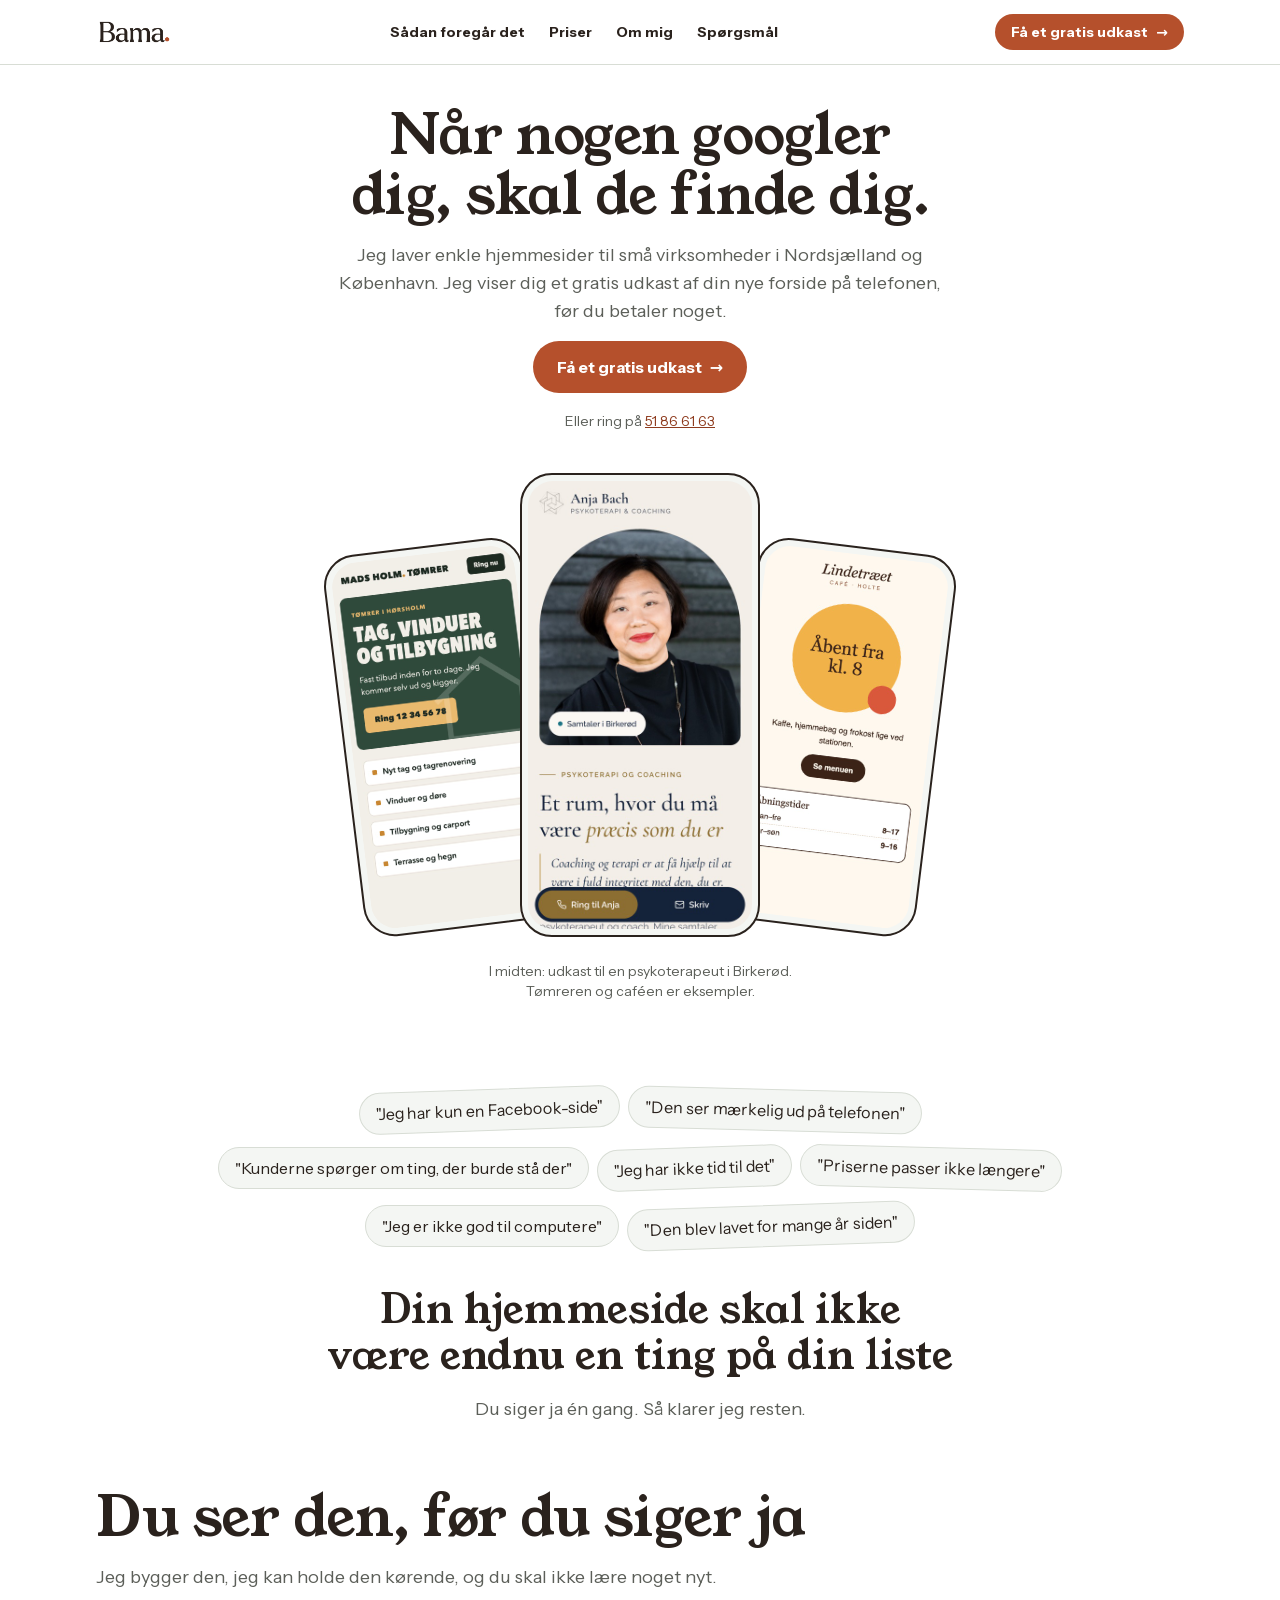
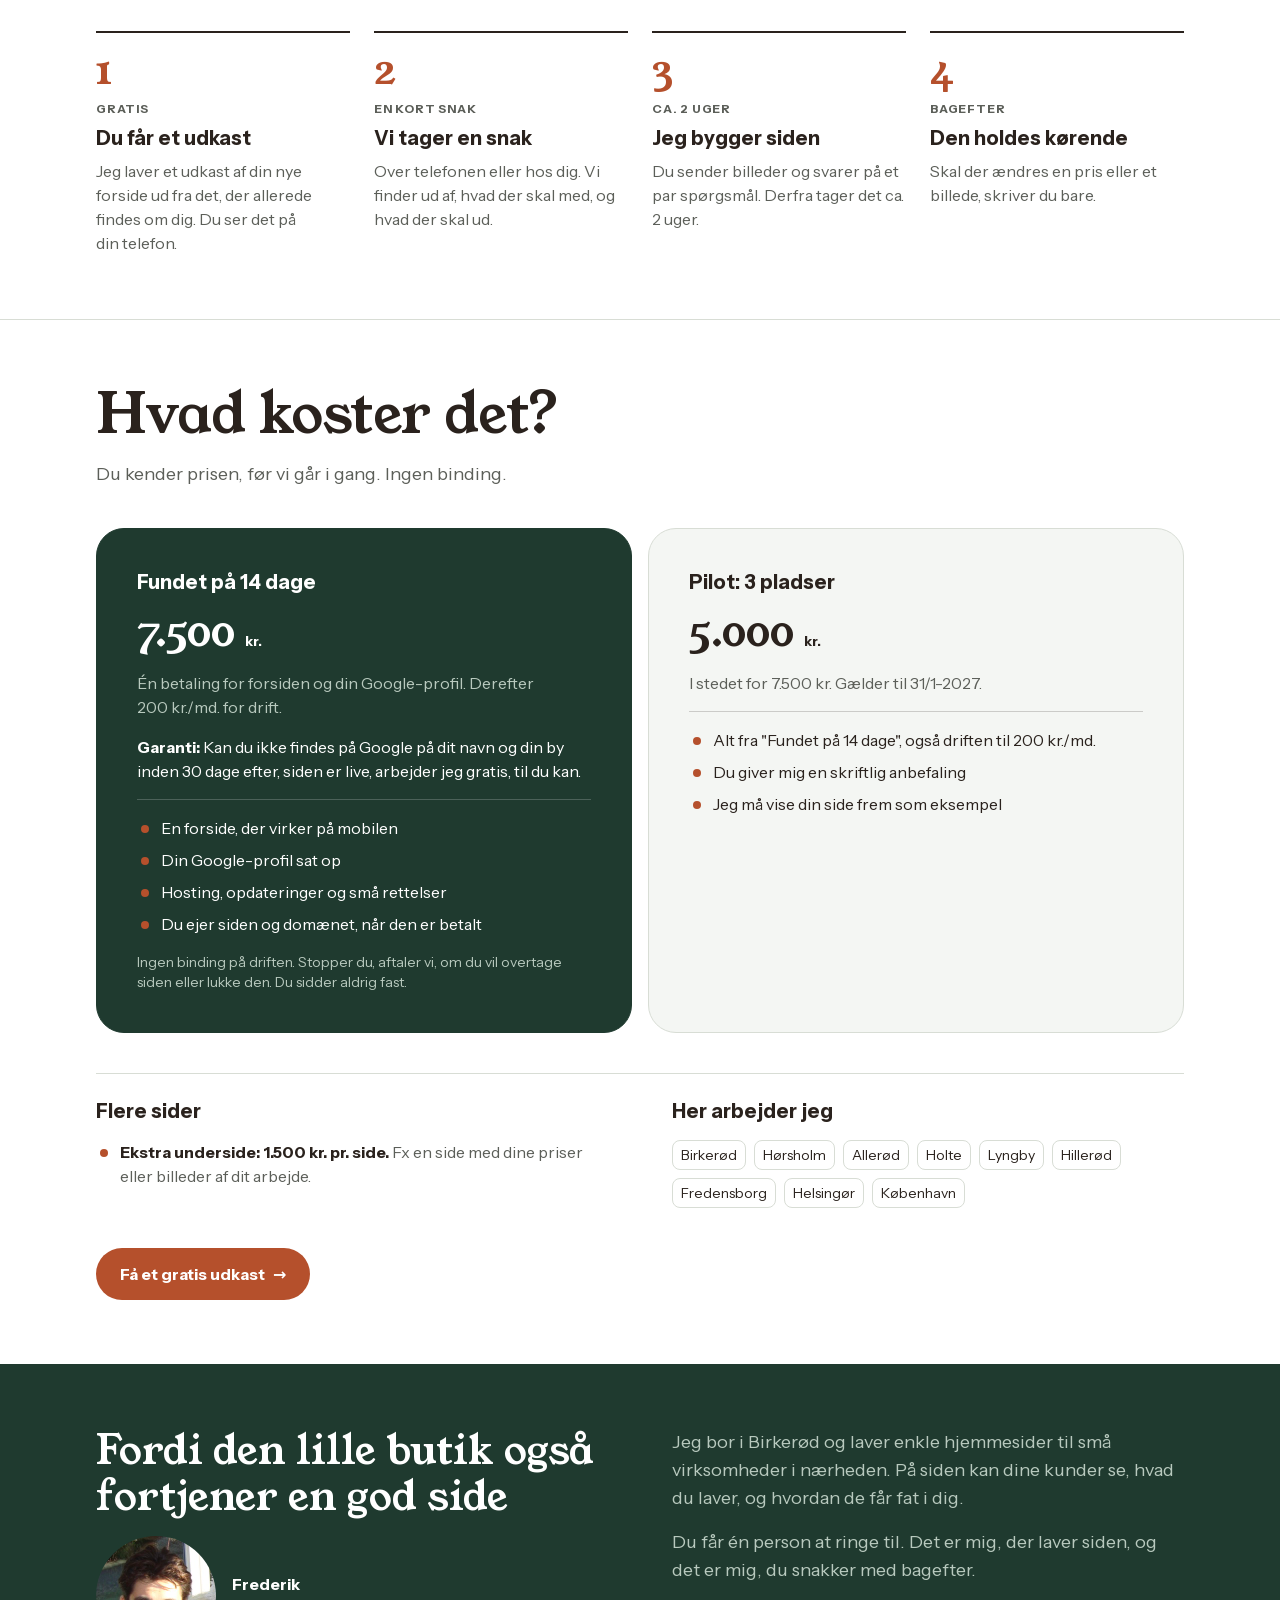
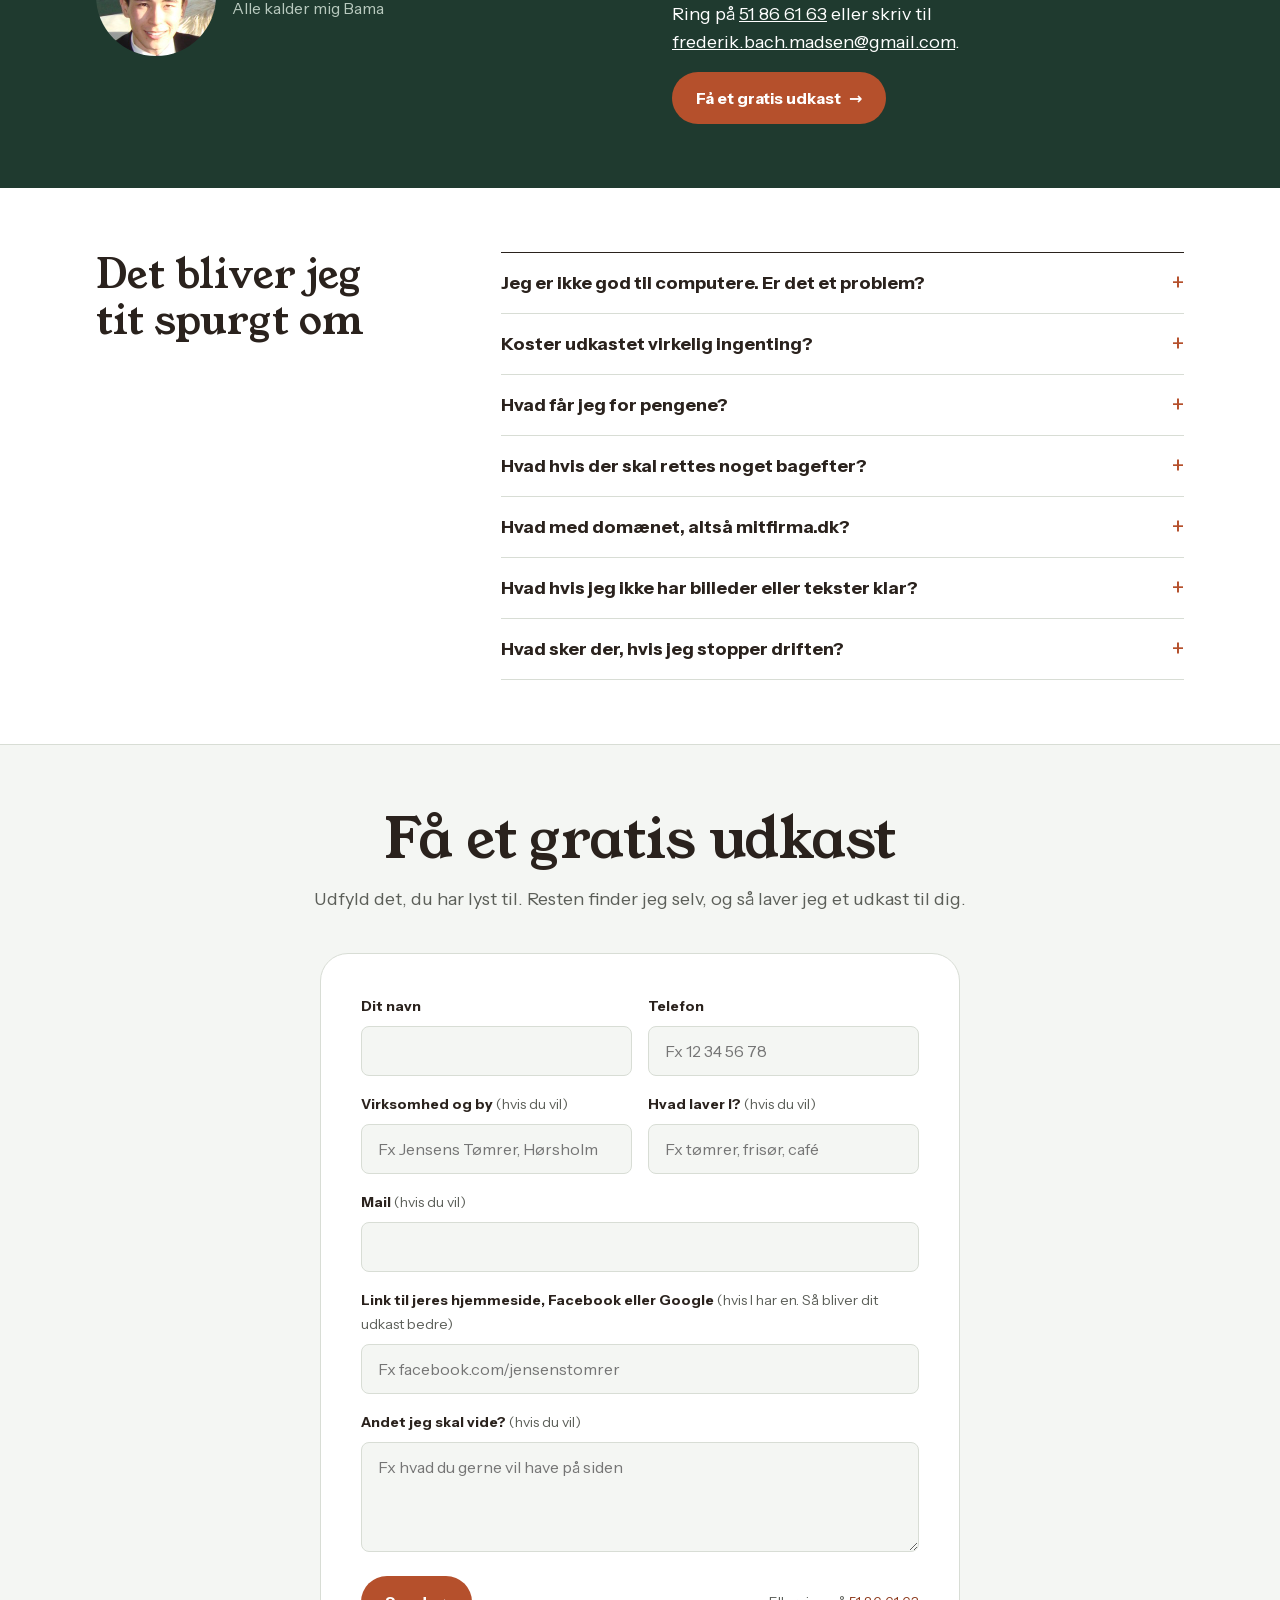
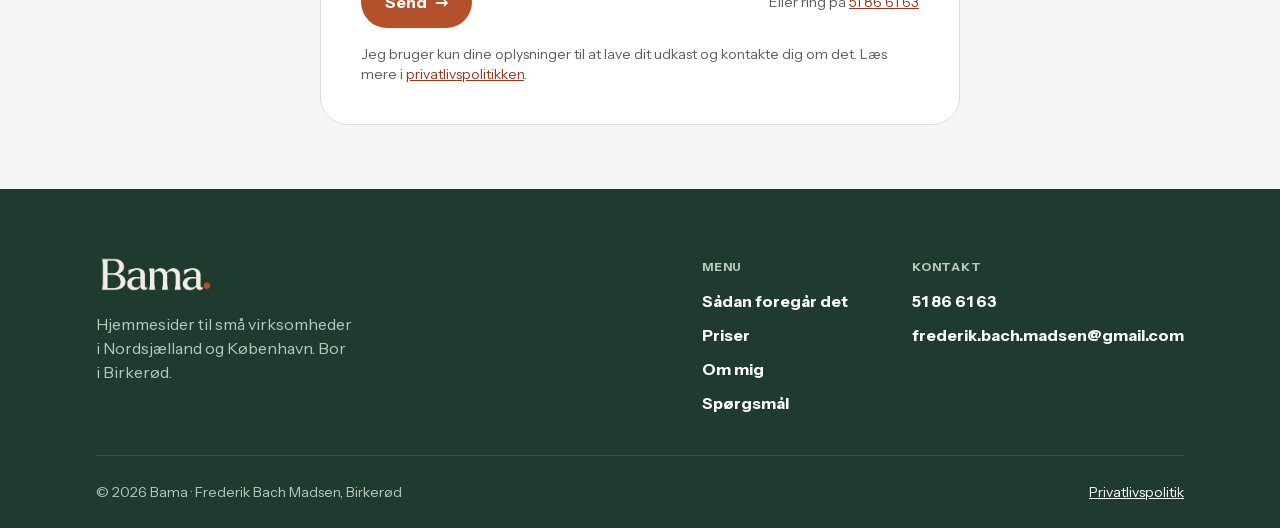
==== commit b9304029: "Nyt tilbud: Fundet på 14 dage Én pris (7.500 kr. + 200 kr./md.), pilotpladser til 5.000 kr., garanti" ====
--- a/index.html
+++ b/index.html
@@ -39,11 +39,11 @@
       "mainEntity": [
         { "@type": "Question", "name": "Jeg er ikke god til computere. Er det et problem?", "acceptedAnswer": { "@type": "Answer", "text": "Nej. Du skal ikke lære noget nyt. Du sender billeder og svarer på nogle spørgsmål, og så klarer jeg resten." } },
         { "@type": "Question", "name": "Koster udkastet virkelig ingenting?", "acceptedAnswer": { "@type": "Answer", "text": "Ja. Du ser udkastet, og hvis du ikke kan lide det, siger du bare nej tak. Så hører du ikke mere fra mig." } },
-        { "@type": "Question", "name": "Skal jeg købe siden eller vælge abonnement?", "acceptedAnswer": { "@type": "Answer", "text": "Køber du siden, betaler du én gang og ejer den. Vælger du abonnement, står jeg for hosting, opdateringer og små rettelser hver måned." } },
-        { "@type": "Question", "name": "Hvad hvis der skal rettes noget bagefter?", "acceptedAnswer": { "@type": "Answer", "text": "Så skriver eller ringer du, og så retter jeg det. Har du abonnement, er små rettelser med i prisen." } },
+        { "@type": "Question", "name": "Hvad får jeg for pengene?", "acceptedAnswer": { "@type": "Answer", "text": "Du betaler 7.500 kr. én gang for din forside og din Google-profil. Så ejer du siden og domænet. Derefter koster driften 200 kr./md., og så står jeg for hosting, opdateringer og små rettelser." } },
+        { "@type": "Question", "name": "Hvad hvis der skal rettes noget bagefter?", "acceptedAnswer": { "@type": "Answer", "text": "Så skriver eller ringer du, og så retter jeg det. Små rettelser er med i driften." } },
         { "@type": "Question", "name": "Hvad med domænet, altså mitfirma.dk?", "acceptedAnswer": { "@type": "Answer", "text": "Har du et i forvejen, bruger vi det. Har du ikke, hjælper jeg dig med at købe et i dit eget navn." } },
         { "@type": "Question", "name": "Hvad hvis jeg ikke har billeder eller tekster klar?", "acceptedAnswer": { "@type": "Answer", "text": "Så starter vi med det, der allerede findes om dig, fx på Google eller Facebook. Resten finder vi ud af sammen." } },
-        { "@type": "Question", "name": "Hvad sker der, hvis jeg stopper abonnementet?", "acceptedAnswer": { "@type": "Answer", "text": "Så aftaler vi, om du vil overtage siden eller lukke den. Du sidder aldrig fast." } }
+        { "@type": "Question", "name": "Hvad sker der, hvis jeg stopper driften?", "acceptedAnswer": { "@type": "Answer", "text": "Der er ingen binding. Siden og domænet er dine, så vi aftaler, om du vil overtage siden eller lukke den. Du sidder aldrig fast." } }
       ]
     }
   ]
@@ -321,36 +321,37 @@
         <p class="lead muted">Du kender prisen, før vi går i gang. Ingen binding.</p>
       </div>
       <div class="price-grid">
-        <article class="pcard">
-          <h3>Køb siden</h3>
-          <p class="amount">5.000–15.000 <small>kr.</small></p>
-          <p class="muted">Én betaling. Prisen afhænger af, hvor mange sider du skal have.</p>
+        <article class="pcard dark">
+          <h3>Fundet på 14&nbsp;dage</h3>
+          <p class="amount">7.500 <small>kr.</small></p>
+          <p class="muted">Én betaling for forsiden og din Google-profil. Derefter 200&nbsp;kr./md. for drift.</p>
+          <p><b>Garanti:</b> Kan du ikke findes på Google på dit navn og din by inden 30&nbsp;dage efter, siden er live, arbejder jeg gratis, til du kan.</p>
           <div class="rule"></div>
           <ul>
-            <li>Virker på mobil, tablet og computer</li>
-            <li>Dine kontaktoplysninger, ydelser og billeder</li>
-            <li>Du ejer siden, når den er betalt</li>
+            <li>En forside, der virker på mobilen</li>
+            <li>Din Google-profil sat op</li>
+            <li>Hosting, opdateringer og små rettelser</li>
+            <li>Du ejer siden og domænet, når den er betalt</li>
+          </ul>
+          <p class="note muted">Ingen binding på driften. Stopper du, aftaler vi, om du vil overtage siden eller lukke den. Du sidder aldrig fast.</p>
+        </article>
+        <article class="pcard">
+          <h3>Pilot: 3 pladser</h3>
+          <p class="amount">5.000 <small>kr.</small></p>
+          <p class="muted">I stedet for 7.500&nbsp;kr. Gælder til 31/1-2027.</p>
+          <div class="rule"></div>
+          <ul>
+            <li>Alt fra "Fundet på 14&nbsp;dage", også driften til 200&nbsp;kr./md.</li>
+            <li>Du giver mig en skriftlig anbefaling</li>
+            <li>Jeg må vise din side frem som eksempel</li>
           </ul>
         </article>
-        <article class="pcard dark">
-          <h3>Abonnement</h3>
-          <p class="amount">300–800 <small>kr./md.</small></p>
-          <p class="muted">Jeg bygger siden og står for resten, så du aldrig skal tænke på den.</p>
-          <div class="rule"></div>
-          <ul>
-            <li>Alt fra "Køb siden"</li>
-            <li>Hosting og opdateringer</li>
-            <li>Små rettelser, når du har brug for dem</li>
-          </ul>
-          <p class="note muted">Stopper du, aftaler vi, om du vil overtage siden eller lukke den. Du sidder aldrig fast.</p>
-        </article>
       </div>
       <div class="extras">
         <div class="stack">
-          <h3>Tilvalg</h3>
+          <h3>Flere sider</h3>
           <ul>
-            <li><b>Google-profil sat op.</b> <span class="muted">Så du dukker op på kortet, når folk søger lokalt.</span></li>
-            <li><b>Lokale tekster.</b> <span class="muted">Så du bliver fundet på fx "tømrer Hørsholm".</span></li>
+            <li><b>Ekstra underside: 1.500&nbsp;kr. pr. side.</b> <span class="muted">Fx en side med dine priser eller billeder af dit arbejde.</span></li>
           </ul>
         </div>
         <div class="stack">
@@ -391,11 +392,11 @@
         <div class="faq">
           <details><summary>Jeg er ikke god til computere. Er det et problem?</summary><p>Nej. Du skal ikke lære noget nyt. Du sender billeder og svarer på nogle spørgsmål, og så klarer jeg resten.</p></details>
           <details><summary>Koster udkastet virkelig ingenting?</summary><p>Ja. Du ser udkastet, og hvis du ikke kan lide det, siger du bare nej tak. Så hører du ikke mere fra mig.</p></details>
-          <details><summary>Skal jeg købe siden eller vælge abonnement?</summary><p>Køber du siden, betaler du én gang og ejer den. Vælger du abonnement, står jeg for hosting, opdateringer og små rettelser hver måned.</p></details>
-          <details><summary>Hvad hvis der skal rettes noget bagefter?</summary><p>Så skriver eller ringer du, og så retter jeg det. Har du abonnement, er små rettelser med i prisen.</p></details>
+          <details><summary>Hvad får jeg for pengene?</summary><p>Du betaler 7.500 kr. én gang for din forside og din Google-profil. Så ejer du siden og domænet. Derefter koster driften 200 kr./md., og så står jeg for hosting, opdateringer og små rettelser.</p></details>
+          <details><summary>Hvad hvis der skal rettes noget bagefter?</summary><p>Så skriver eller ringer du, og så retter jeg det. Små rettelser er med i driften.</p></details>
           <details><summary>Hvad med domænet, altså mitfirma.dk?</summary><p>Har du et i forvejen, bruger vi det. Har du ikke, hjælper jeg dig med at købe et i dit eget navn.</p></details>
           <details><summary>Hvad hvis jeg ikke har billeder eller tekster klar?</summary><p>Så starter vi med det, der allerede findes om dig, fx på Google eller Facebook. Resten finder vi ud af sammen.</p></details>
-          <details><summary>Hvad sker der, hvis jeg stopper abonnementet?</summary><p>Så aftaler vi, om du vil overtage siden eller lukke den. Du sidder aldrig fast.</p></details>
+          <details><summary>Hvad sker der, hvis jeg stopper driften?</summary><p>Der er ingen binding. Siden og domænet er dine, så vi aftaler, om du vil overtage siden eller lukke den. Du sidder aldrig fast.</p></details>
         </div>
       </div>
     </div>
@@ -412,8 +413,8 @@
         <div class="form-grid">
           <label>Dit navn<input name="navn" required autocomplete="name"></label>
           <label>Telefon<input name="telefon" type="tel" required autocomplete="tel" inputmode="tel" placeholder="Fx 12 34 56 78"></label>
-          <label>Virksomhed og by<input name="firma" required placeholder="Fx Jensens Tømrer, Hørsholm"></label>
-          <label>Hvad laver I?<input name="branche" required placeholder="Fx tømrer, frisør, café"></label>
+          <label><span>Virksomhed og by <span class="opt">(hvis du vil)</span></span><input name="firma" placeholder="Fx Jensens Tømrer, Hørsholm"></label>
+          <label><span>Hvad laver I? <span class="opt">(hvis du vil)</span></span><input name="branche" placeholder="Fx tømrer, frisør, café"></label>
         </div>
         <label><span>Mail <span class="opt">(hvis du vil)</span></span><input name="mail" type="email" autocomplete="email"></label>
         <label><span>Link til jeres hjemmeside, Facebook eller Google <span class="opt">(hvis I har en. Så bliver dit udkast bedre)</span></span><input name="link" type="url" inputmode="url" placeholder="Fx facebook.com/jensenstomrer"></label>
@@ -427,7 +428,7 @@
         <p class="small muted" style="font-size:14px;line-height:20px">Jeg bruger kun dine oplysninger til at lave dit udkast og kontakte dig om det. Læs mere i <a href="privatliv.html">privatlivspolitikken</a>.</p>
       </form>
       <div class="form-card form-done" id="form-done" hidden tabindex="-1">
-        <h3 class="h2" style="font-family:var(--font-display);font-weight:400">Tak, <span id="done-name"></span>.</h3>
+        <h3 class="h2" id="done-title" style="font-family:var(--font-display);font-weight:400">Tak!</h3>
         <p class="muted">Jeg har fået dine oplysninger og ringer til dig, når jeg har kigget på det. Du betaler ikke noget for udkastet.</p>
       </div>
     </div>
@@ -464,12 +465,12 @@
   var f = form;
   msg.textContent = '';
   var missing = null;
-  ['navn', 'telefon', 'firma', 'branche'].forEach(function (n) {
+  ['navn', 'telefon'].forEach(function (n) {
     var ok = f[n].value.trim() !== '';
     f[n].setAttribute('aria-invalid', ok ? 'false' : 'true');
     if (!ok && !missing) missing = f[n];
   });
-  if (missing) { msg.textContent = 'Udfyld lige navn, telefon, virksomhed og hvad I laver.'; missing.focus(); return; }
+  if (missing) { msg.textContent = 'Udfyld lige navn og telefon.'; missing.focus(); return; }
   if (f.botcheck.checked) return;
   var data = {
     'Navn': f.navn.value.trim(),
@@ -480,7 +481,7 @@
     'Link': f.link.value.trim(),
     'Besked': f.besked.value.trim()
   };
-  var subject = 'Gratis udkast: ' + data['Virksomhed og by'];
+  var subject = 'Gratis udkast: ' + (data['Virksomhed og by'] || data['Navn']);
   if (!WEB3FORMS_KEY) {
     var body = Object.keys(data).map(function (k) { return k + ': ' + data[k]; }).join('\n');
     window.location.href = 'mailto:frederik.bach.madsen@gmail.com?subject=' + encodeURIComponent(subject) + '&body=' + encodeURIComponent(body);
@@ -497,7 +498,8 @@
   // FormData i stedet for JSON, så browseren ikke laver et CORS-forhåndstjek, som Web3Forms afviser
   fetch('https://api.web3forms.com/submit', { method: 'POST', body: payload }).then(function (r) { return r.json(); }).then(function (res) {
     if (!res.success) throw new Error(res.message);
-    document.getElementById('done-name').textContent = data['Navn'].split(' ')[0];
+    var first = data['Navn'].split(' ')[0];
+    document.getElementById('done-title').textContent = first ? 'Tak, ' + first + '.' : 'Tak!';
     form.hidden = true;
     var done = document.getElementById('form-done');
     done.hidden = false;
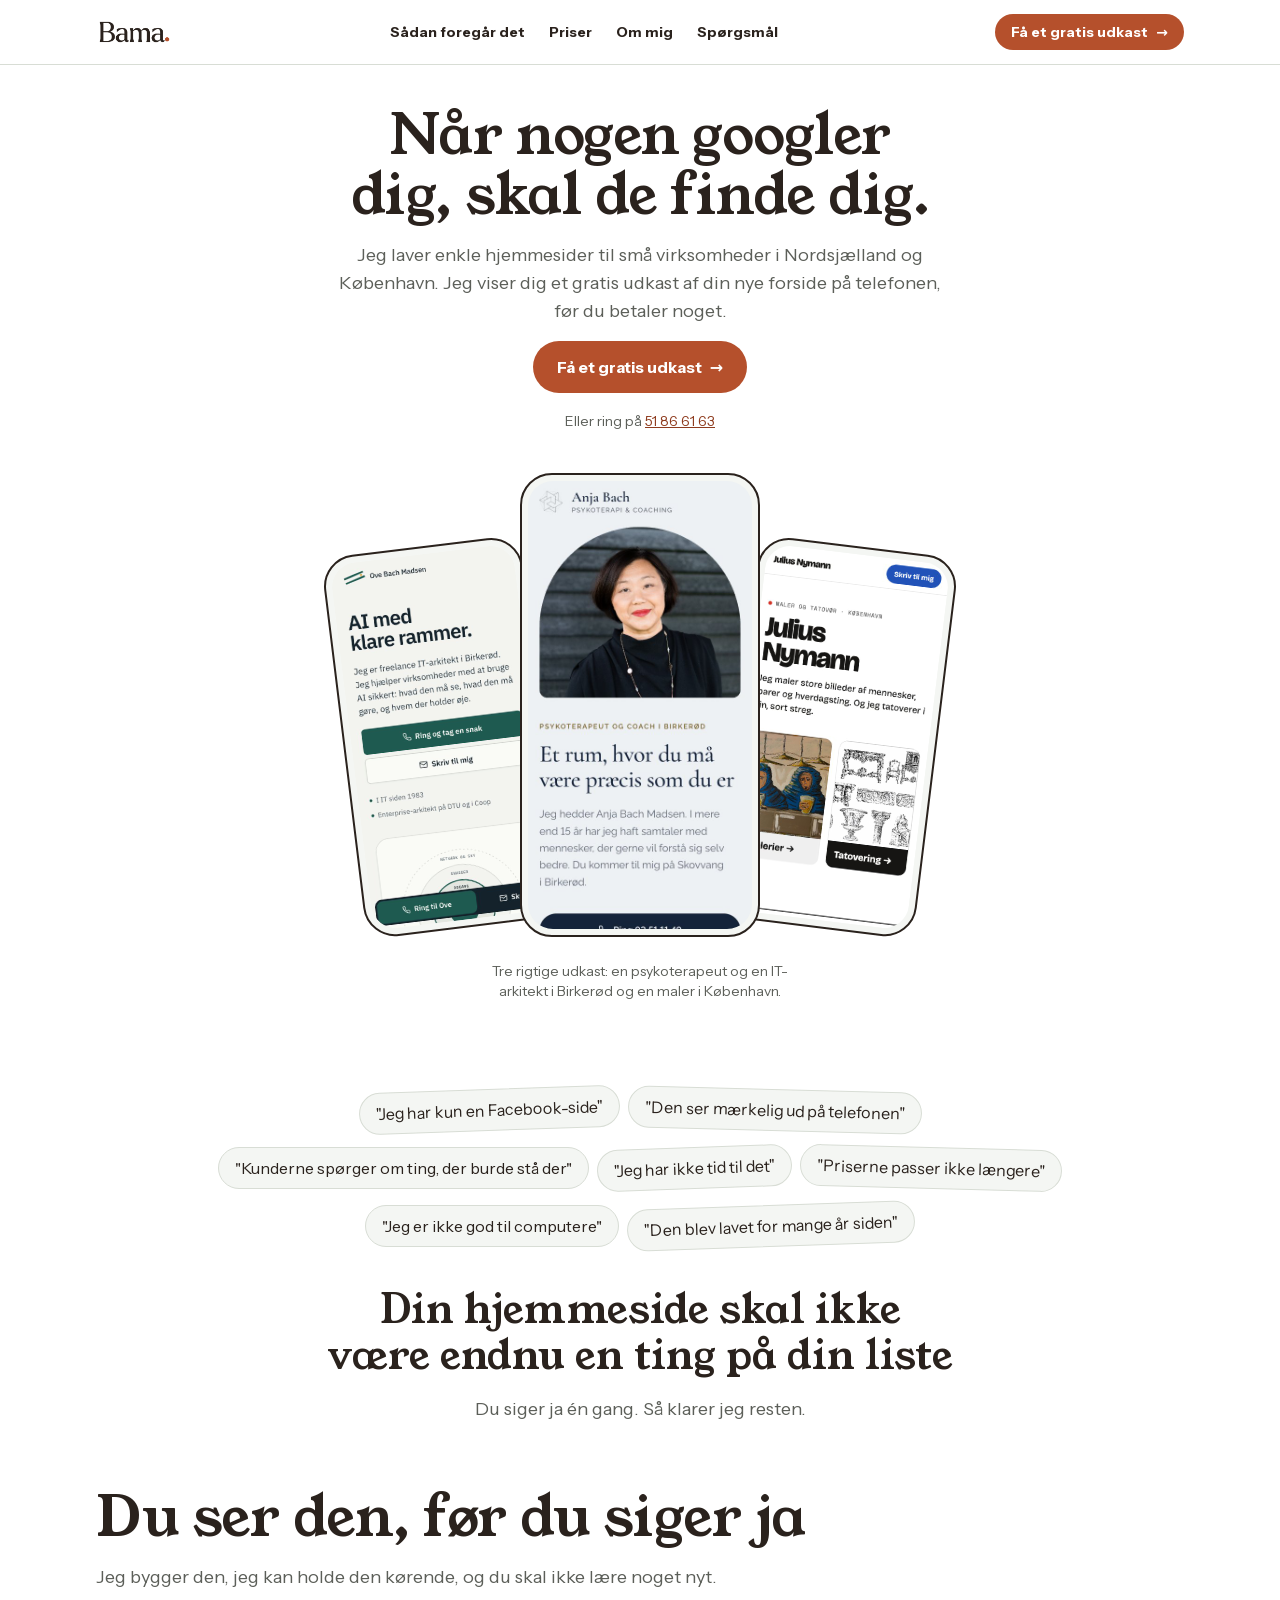
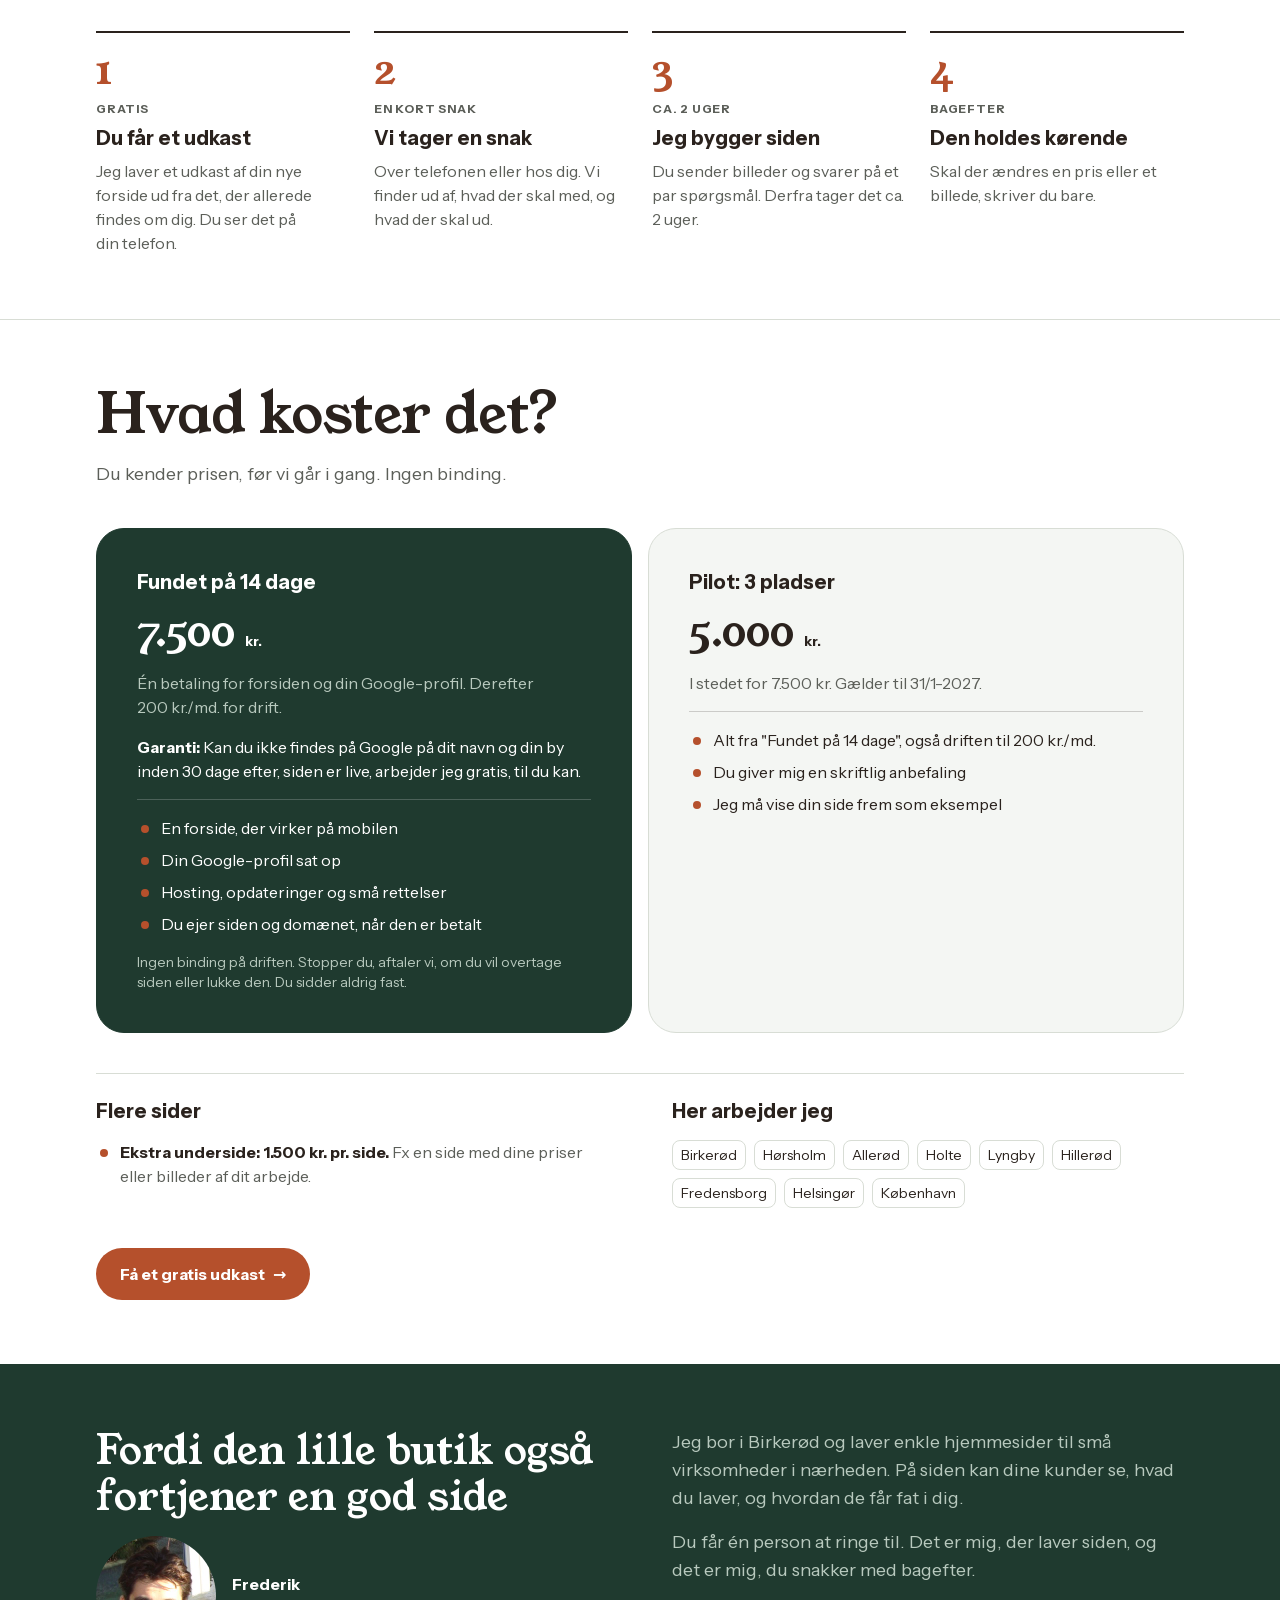
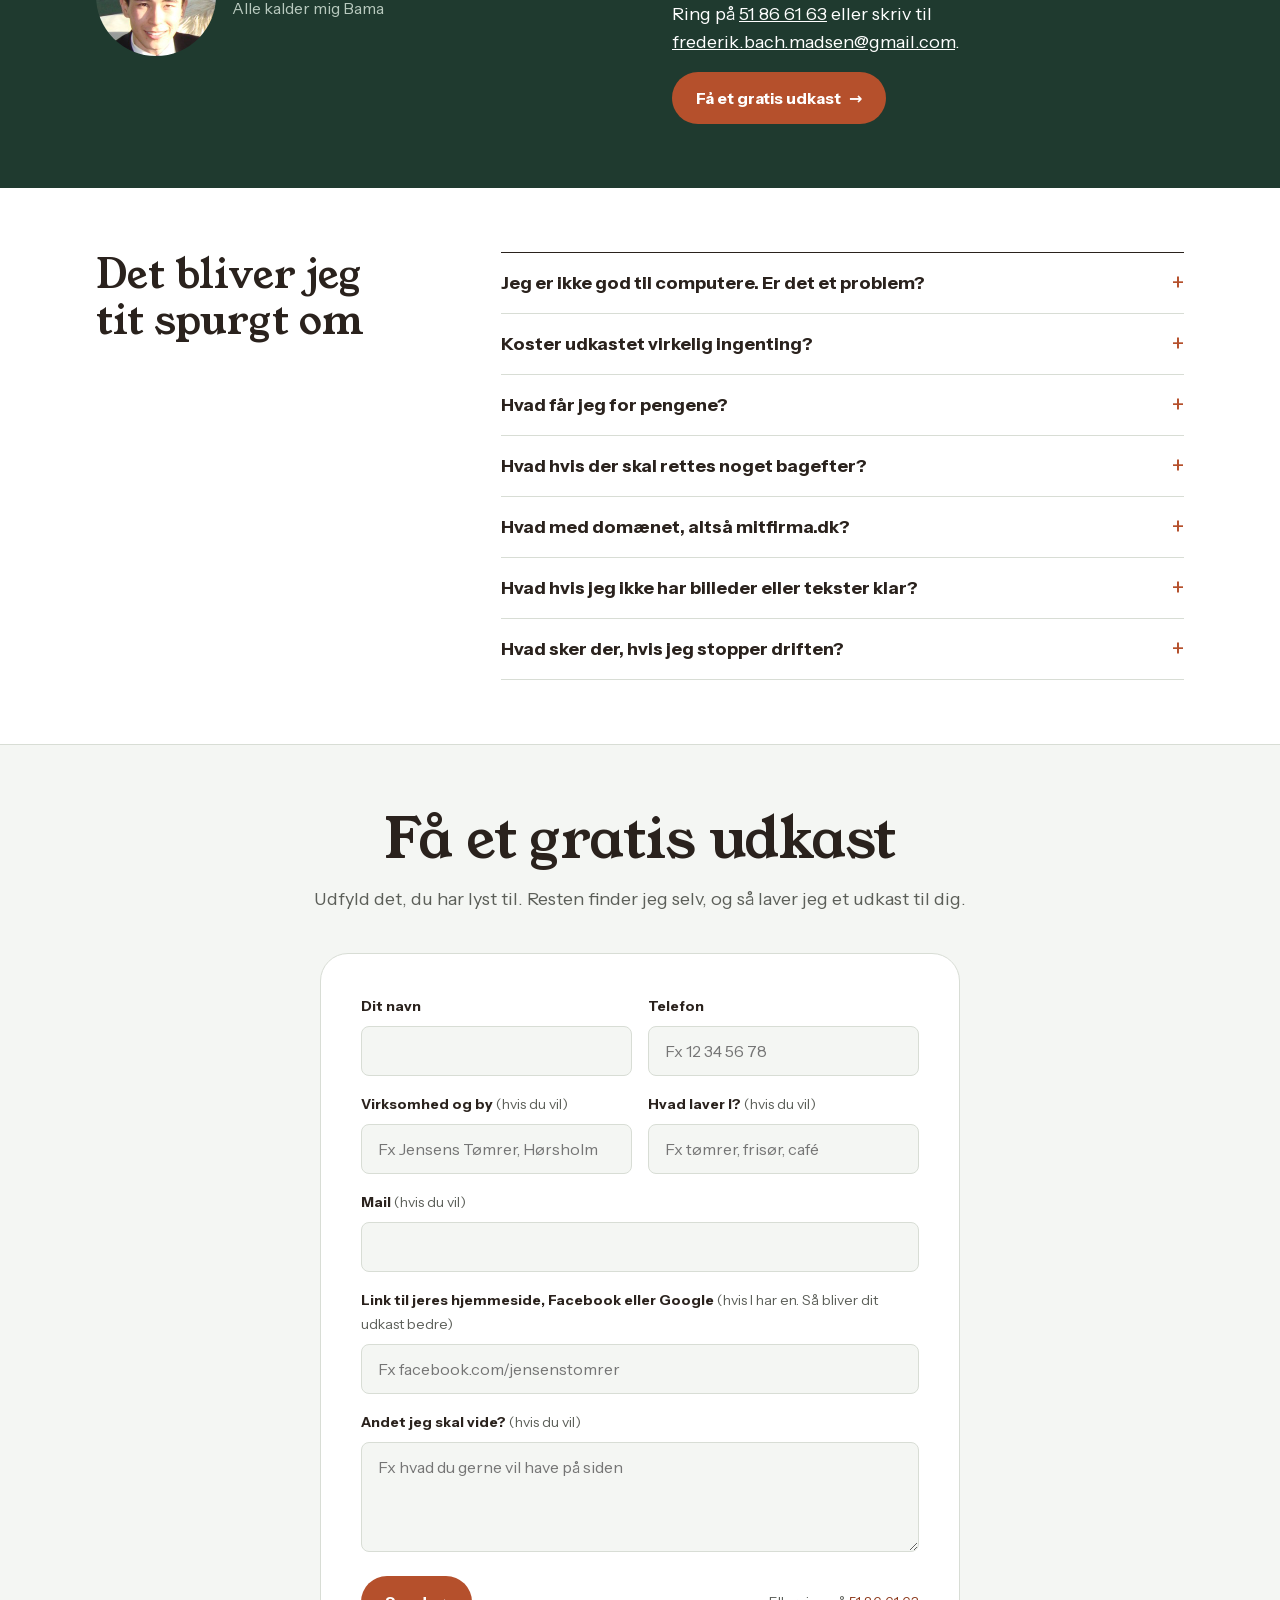
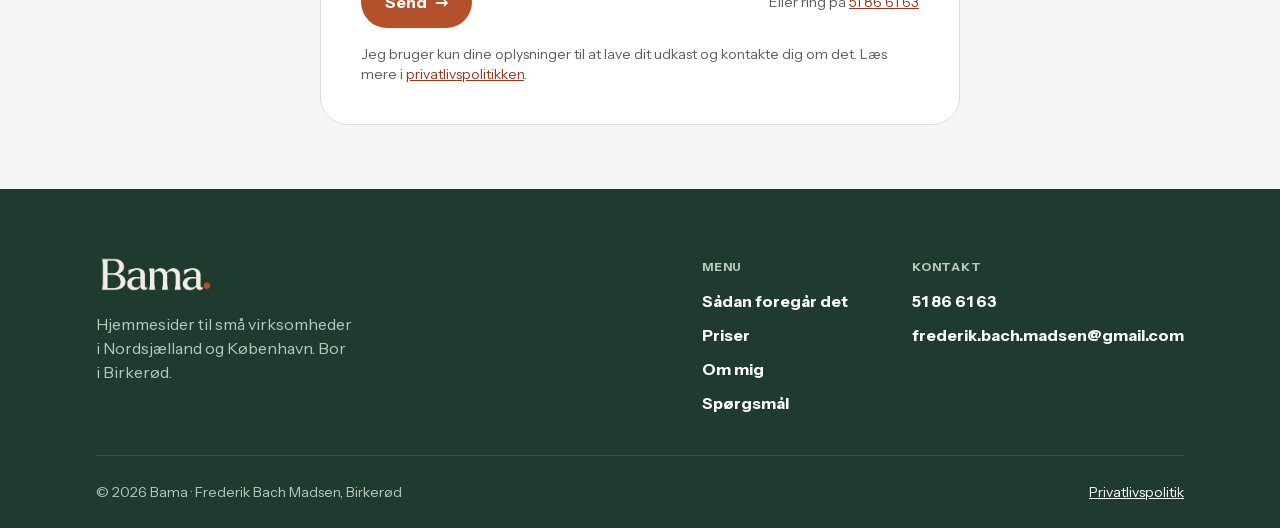
==== commit e80f90df: "Nye udkast i telefonerne: Anja, Ove og Julius Co-Authored-By: Claude Opus 5.5 <noreply@anthropic.com" ====
--- a/index.html
+++ b/index.html
@@ -270,11 +270,11 @@
         <span class="hero-note">Eller ring på <a href="tel:+4551866163">51 86 61 63</a></span>
       </div>
       <div class="phones">
-        <figure class="phone side l"><img src="brand/billeder/eksempel-tomrer.jpg" alt="Eksempel: forside for en tømrer i Hørsholm" width="480" height="960"></figure>
+        <figure class="phone side l"><img src="brand/billeder/eksempel-ove.jpg" alt="Udkast til en IT-arkitekt i Birkerød" width="480" height="960"></figure>
         <figure class="phone main"><img src="brand/billeder/eksempel-anja.jpg" alt="Udkast til en psykoterapeut i Birkerød" width="480" height="960"></figure>
-        <figure class="phone side r"><img src="brand/billeder/eksempel-cafe.jpg" alt="Eksempel: forside for en café i Holte" width="480" height="960"></figure>
-      </div>
-      <p class="phone-cap">I midten: udkast til en psykoterapeut i Birkerød. Tømreren og caféen er eksempler.</p>
+        <figure class="phone side r"><img src="brand/billeder/eksempel-julius.jpg" alt="Udkast til en maler og tatovør i København" width="480" height="960"></figure>
+      </div>
+      <p class="phone-cap">Tre rigtige udkast: en psykoterapeut og en IT-arkitekt i Birkerød og en maler i København.</p>
     </div>
   </section>
 
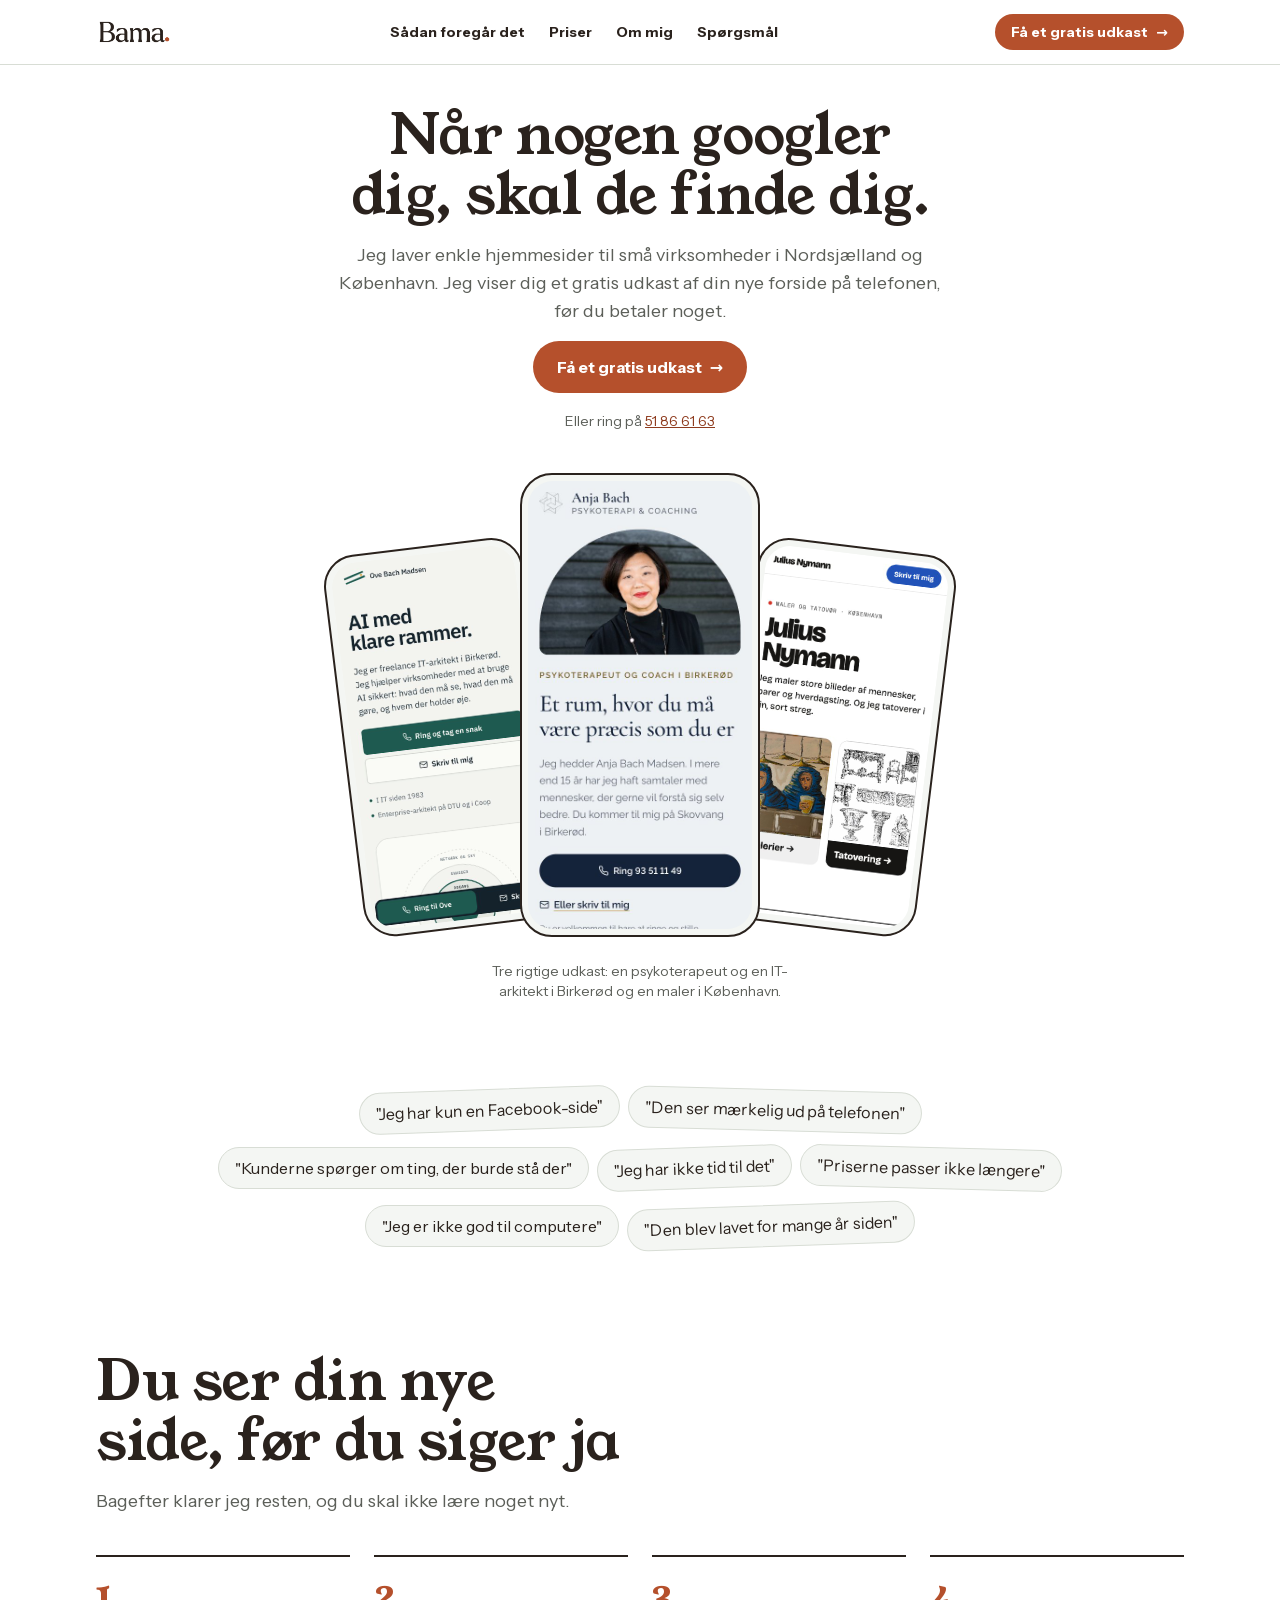
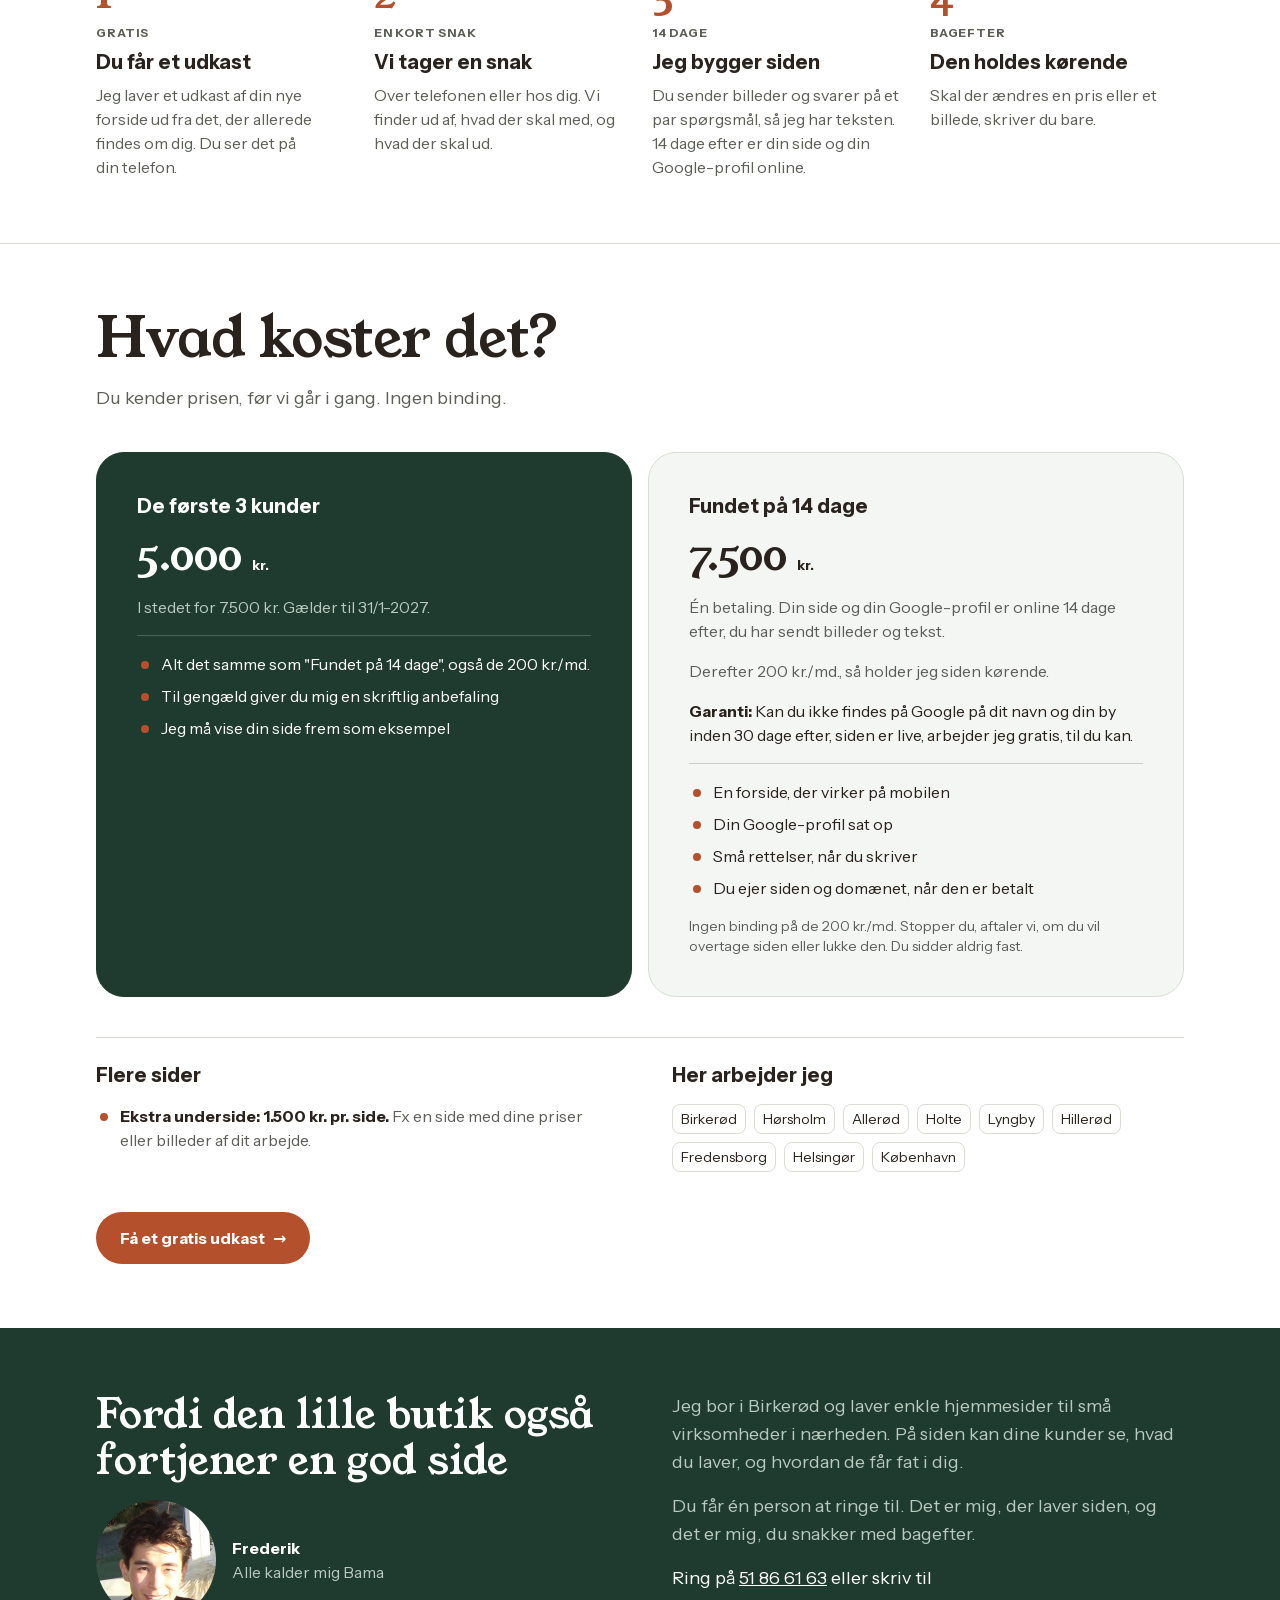
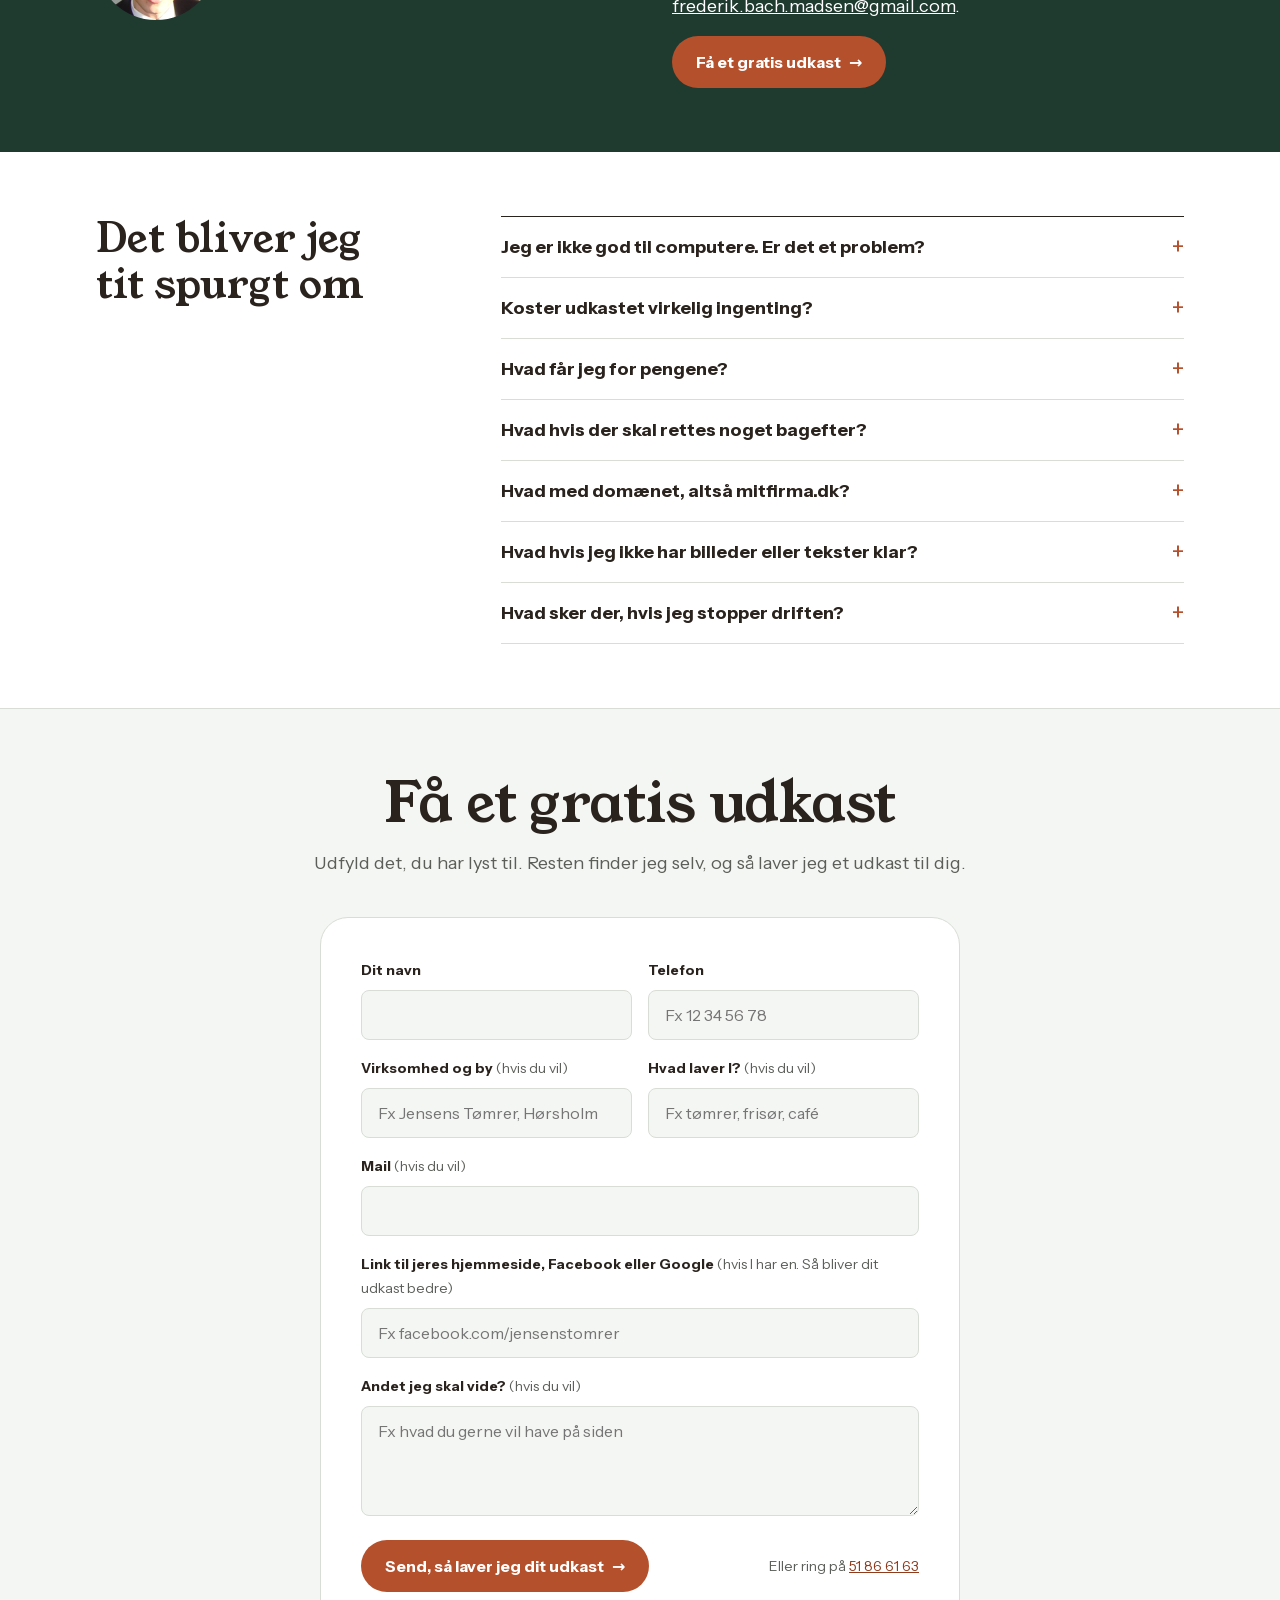
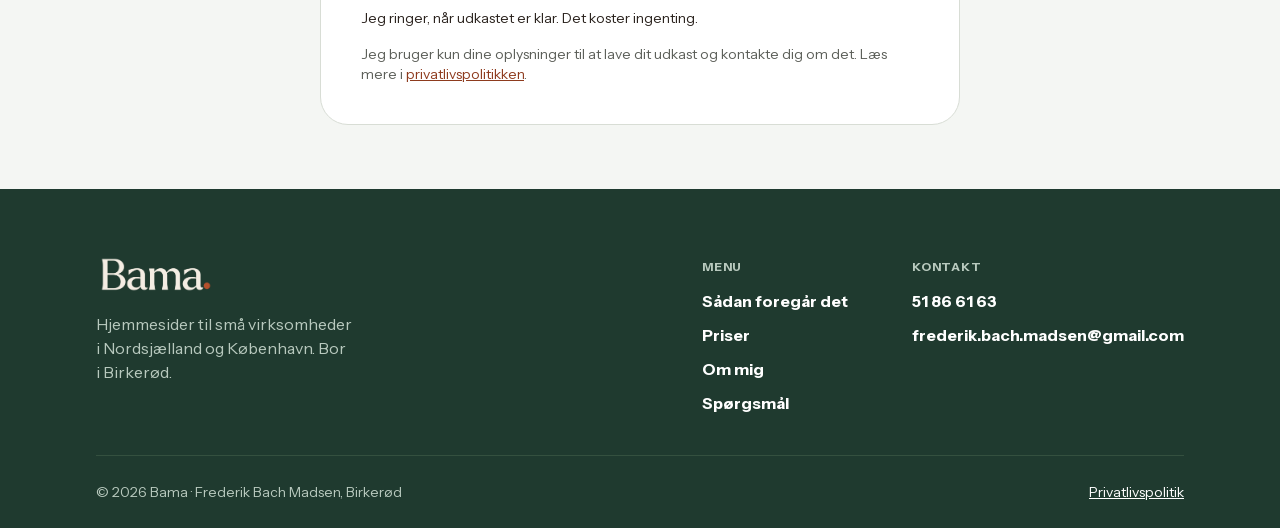
==== commit 463c9b47: "Forside: klar levering på 14 dage, pilot først, færre fagord, tydeligere knap i formularen Co-Author" ====
--- a/index.html
+++ b/index.html
@@ -39,8 +39,8 @@
       "mainEntity": [
         { "@type": "Question", "name": "Jeg er ikke god til computere. Er det et problem?", "acceptedAnswer": { "@type": "Answer", "text": "Nej. Du skal ikke lære noget nyt. Du sender billeder og svarer på nogle spørgsmål, og så klarer jeg resten." } },
         { "@type": "Question", "name": "Koster udkastet virkelig ingenting?", "acceptedAnswer": { "@type": "Answer", "text": "Ja. Du ser udkastet, og hvis du ikke kan lide det, siger du bare nej tak. Så hører du ikke mere fra mig." } },
-        { "@type": "Question", "name": "Hvad får jeg for pengene?", "acceptedAnswer": { "@type": "Answer", "text": "Du betaler 7.500 kr. én gang for din forside og din Google-profil. Så ejer du siden og domænet. Derefter koster driften 200 kr./md., og så står jeg for hosting, opdateringer og små rettelser." } },
-        { "@type": "Question", "name": "Hvad hvis der skal rettes noget bagefter?", "acceptedAnswer": { "@type": "Answer", "text": "Så skriver eller ringer du, og så retter jeg det. Små rettelser er med i driften." } },
+        { "@type": "Question", "name": "Hvad får jeg for pengene?", "acceptedAnswer": { "@type": "Answer", "text": "Du betaler 7.500 kr. én gang for din forside og din Google-profil. Så ejer du siden og domænet. Derefter koster det 200 kr./md., så holder jeg siden kørende og retter små ting, når du skriver." } },
+        { "@type": "Question", "name": "Hvad hvis der skal rettes noget bagefter?", "acceptedAnswer": { "@type": "Answer", "text": "Så skriver eller ringer du, og så retter jeg det. Små rettelser er med i de 200 kr./md." } },
         { "@type": "Question", "name": "Hvad med domænet, altså mitfirma.dk?", "acceptedAnswer": { "@type": "Answer", "text": "Har du et i forvejen, bruger vi det. Har du ikke, hjælper jeg dig med at købe et i dit eget navn." } },
         { "@type": "Question", "name": "Hvad hvis jeg ikke har billeder eller tekster klar?", "acceptedAnswer": { "@type": "Answer", "text": "Så starter vi med det, der allerede findes om dig, fx på Google eller Facebook. Resten finder vi ud af sammen." } },
         { "@type": "Question", "name": "Hvad sker der, hvis jeg stopper driften?", "acceptedAnswer": { "@type": "Answer", "text": "Der er ingen binding. Siden og domænet er dine, så vi aftaler, om du vil overtage siden eller lukke den. Du sidder aldrig fast." } }
@@ -279,7 +279,7 @@
   </section>
 
   <!-- Lyder det bekendt -->
-  <section class="block" aria-labelledby="pain-h">
+  <section class="block" aria-label="Lyder det bekendt?">
     <div class="wrap">
       <div class="bubbles">
         <span class="bubble">"Jeg har kun en Facebook-side"</span>
@@ -290,10 +290,6 @@
         <span class="bubble">"Jeg er ikke god til computere"</span>
         <span class="bubble">"Den blev lavet for mange år siden"</span>
       </div>
-      <div class="sec-head center" style="margin-bottom:0">
-        <h2 class="h1" id="pain-h">Din hjemmeside skal ikke være endnu en ting på din liste</h2>
-        <p class="lead muted">Du siger ja én gang. Så klarer jeg resten.</p>
-      </div>
     </div>
   </section>
 
@@ -301,13 +297,13 @@
   <section class="block" id="saadan" aria-labelledby="steps-h" style="padding-top:0">
     <div class="wrap">
       <div class="sec-head">
-        <h2 class="display" id="steps-h">Du ser den, før du siger ja</h2>
-        <p class="lead muted">Jeg bygger den, jeg kan holde den kørende, og du skal ikke lære noget nyt.</p>
+        <h2 class="display" id="steps-h">Du ser din nye side, før du siger ja</h2>
+        <p class="lead muted">Bagefter klarer jeg resten, og du skal ikke lære noget nyt.</p>
       </div>
       <ol class="steps">
         <li class="step"><span class="num">1</span><span class="when">Gratis</span><h3>Du får et udkast</h3><p class="muted">Jeg laver et udkast af din nye forside ud fra det, der allerede findes om dig. Du ser det på din telefon.</p></li>
         <li class="step"><span class="num">2</span><span class="when">En kort snak</span><h3>Vi tager en snak</h3><p class="muted">Over telefonen eller hos dig. Vi finder ud af, hvad der skal med, og hvad der skal ud.</p></li>
-        <li class="step"><span class="num">3</span><span class="when">Ca. 2 uger</span><h3>Jeg bygger siden</h3><p class="muted">Du sender billeder og svarer på et par spørgsmål. Derfra tager det ca. 2 uger.</p></li>
+        <li class="step"><span class="num">3</span><span class="when">14 dage</span><h3>Jeg bygger siden</h3><p class="muted">Du sender billeder og svarer på et par spørgsmål, så jeg har teksten. 14 dage efter er din side og din Google-profil online.</p></li>
         <li class="step"><span class="num">4</span><span class="when">Bagefter</span><h3>Den holdes kørende</h3><p class="muted">Skal der ændres en pris eller et billede, skriver du bare.</p></li>
       </ol>
     </div>
@@ -322,29 +318,30 @@
       </div>
       <div class="price-grid">
         <article class="pcard dark">
+          <h3>De første 3 kunder</h3>
+          <p class="amount">5.000 <small>kr.</small></p>
+          <p class="muted">I stedet for 7.500&nbsp;kr. Gælder til 31/1-2027.</p>
+          <div class="rule"></div>
+          <ul>
+            <li>Alt det samme som "Fundet på 14&nbsp;dage", også de 200&nbsp;kr./md.</li>
+            <li>Til gengæld giver du mig en skriftlig anbefaling</li>
+            <li>Jeg må vise din side frem som eksempel</li>
+          </ul>
+        </article>
+        <article class="pcard">
           <h3>Fundet på 14&nbsp;dage</h3>
           <p class="amount">7.500 <small>kr.</small></p>
-          <p class="muted">Én betaling for forsiden og din Google-profil. Derefter 200&nbsp;kr./md. for drift.</p>
+          <p class="muted">Én betaling. Din side og din Google-profil er online 14&nbsp;dage efter, du har sendt billeder og tekst.</p>
+          <p class="muted">Derefter 200&nbsp;kr./md., så holder jeg siden kørende.</p>
           <p><b>Garanti:</b> Kan du ikke findes på Google på dit navn og din by inden 30&nbsp;dage efter, siden er live, arbejder jeg gratis, til du kan.</p>
           <div class="rule"></div>
           <ul>
             <li>En forside, der virker på mobilen</li>
             <li>Din Google-profil sat op</li>
-            <li>Hosting, opdateringer og små rettelser</li>
+            <li>Små rettelser, når du skriver</li>
             <li>Du ejer siden og domænet, når den er betalt</li>
           </ul>
-          <p class="note muted">Ingen binding på driften. Stopper du, aftaler vi, om du vil overtage siden eller lukke den. Du sidder aldrig fast.</p>
-        </article>
-        <article class="pcard">
-          <h3>Pilot: 3 pladser</h3>
-          <p class="amount">5.000 <small>kr.</small></p>
-          <p class="muted">I stedet for 7.500&nbsp;kr. Gælder til 31/1-2027.</p>
-          <div class="rule"></div>
-          <ul>
-            <li>Alt fra "Fundet på 14&nbsp;dage", også driften til 200&nbsp;kr./md.</li>
-            <li>Du giver mig en skriftlig anbefaling</li>
-            <li>Jeg må vise din side frem som eksempel</li>
-          </ul>
+          <p class="note muted">Ingen binding på de 200&nbsp;kr./md. Stopper du, aftaler vi, om du vil overtage siden eller lukke den. Du sidder aldrig fast.</p>
         </article>
       </div>
       <div class="extras">
@@ -392,8 +389,8 @@
         <div class="faq">
           <details><summary>Jeg er ikke god til computere. Er det et problem?</summary><p>Nej. Du skal ikke lære noget nyt. Du sender billeder og svarer på nogle spørgsmål, og så klarer jeg resten.</p></details>
           <details><summary>Koster udkastet virkelig ingenting?</summary><p>Ja. Du ser udkastet, og hvis du ikke kan lide det, siger du bare nej tak. Så hører du ikke mere fra mig.</p></details>
-          <details><summary>Hvad får jeg for pengene?</summary><p>Du betaler 7.500 kr. én gang for din forside og din Google-profil. Så ejer du siden og domænet. Derefter koster driften 200 kr./md., og så står jeg for hosting, opdateringer og små rettelser.</p></details>
-          <details><summary>Hvad hvis der skal rettes noget bagefter?</summary><p>Så skriver eller ringer du, og så retter jeg det. Små rettelser er med i driften.</p></details>
+          <details><summary>Hvad får jeg for pengene?</summary><p>Du betaler 7.500 kr. én gang for din forside og din Google-profil. Så ejer du siden og domænet. Derefter koster det 200 kr./md., så holder jeg siden kørende og retter små ting, når du skriver.</p></details>
+          <details><summary>Hvad hvis der skal rettes noget bagefter?</summary><p>Så skriver eller ringer du, og så retter jeg det. Små rettelser er med i de 200 kr./md.</p></details>
           <details><summary>Hvad med domænet, altså mitfirma.dk?</summary><p>Har du et i forvejen, bruger vi det. Har du ikke, hjælper jeg dig med at købe et i dit eget navn.</p></details>
           <details><summary>Hvad hvis jeg ikke har billeder eller tekster klar?</summary><p>Så starter vi med det, der allerede findes om dig, fx på Google eller Facebook. Resten finder vi ud af sammen.</p></details>
           <details><summary>Hvad sker der, hvis jeg stopper driften?</summary><p>Der er ingen binding. Siden og domænet er dine, så vi aftaler, om du vil overtage siden eller lukke den. Du sidder aldrig fast.</p></details>
@@ -422,9 +419,10 @@
         <input type="checkbox" name="botcheck" class="hp" tabindex="-1" autocomplete="off" aria-hidden="true">
         <p class="form-msg" id="form-msg" role="status" aria-live="polite"></p>
         <div class="form-foot">
-          <button class="btn" type="submit">Send <span class="arr" aria-hidden="true">→</span></button>
+          <button class="btn" type="submit">Send, så laver jeg dit udkast <span class="arr" aria-hidden="true">→</span></button>
           <span class="small">Eller ring på <a href="tel:+4551866163">51 86 61 63</a></span>
         </div>
+        <p class="small" style="font-size:14px;line-height:20px">Jeg ringer, når udkastet er klar. Det koster ingenting.</p>
         <p class="small muted" style="font-size:14px;line-height:20px">Jeg bruger kun dine oplysninger til at lave dit udkast og kontakte dig om det. Læs mere i <a href="privatliv.html">privatlivspolitikken</a>.</p>
       </form>
       <div class="form-card form-done" id="form-done" hidden tabindex="-1">
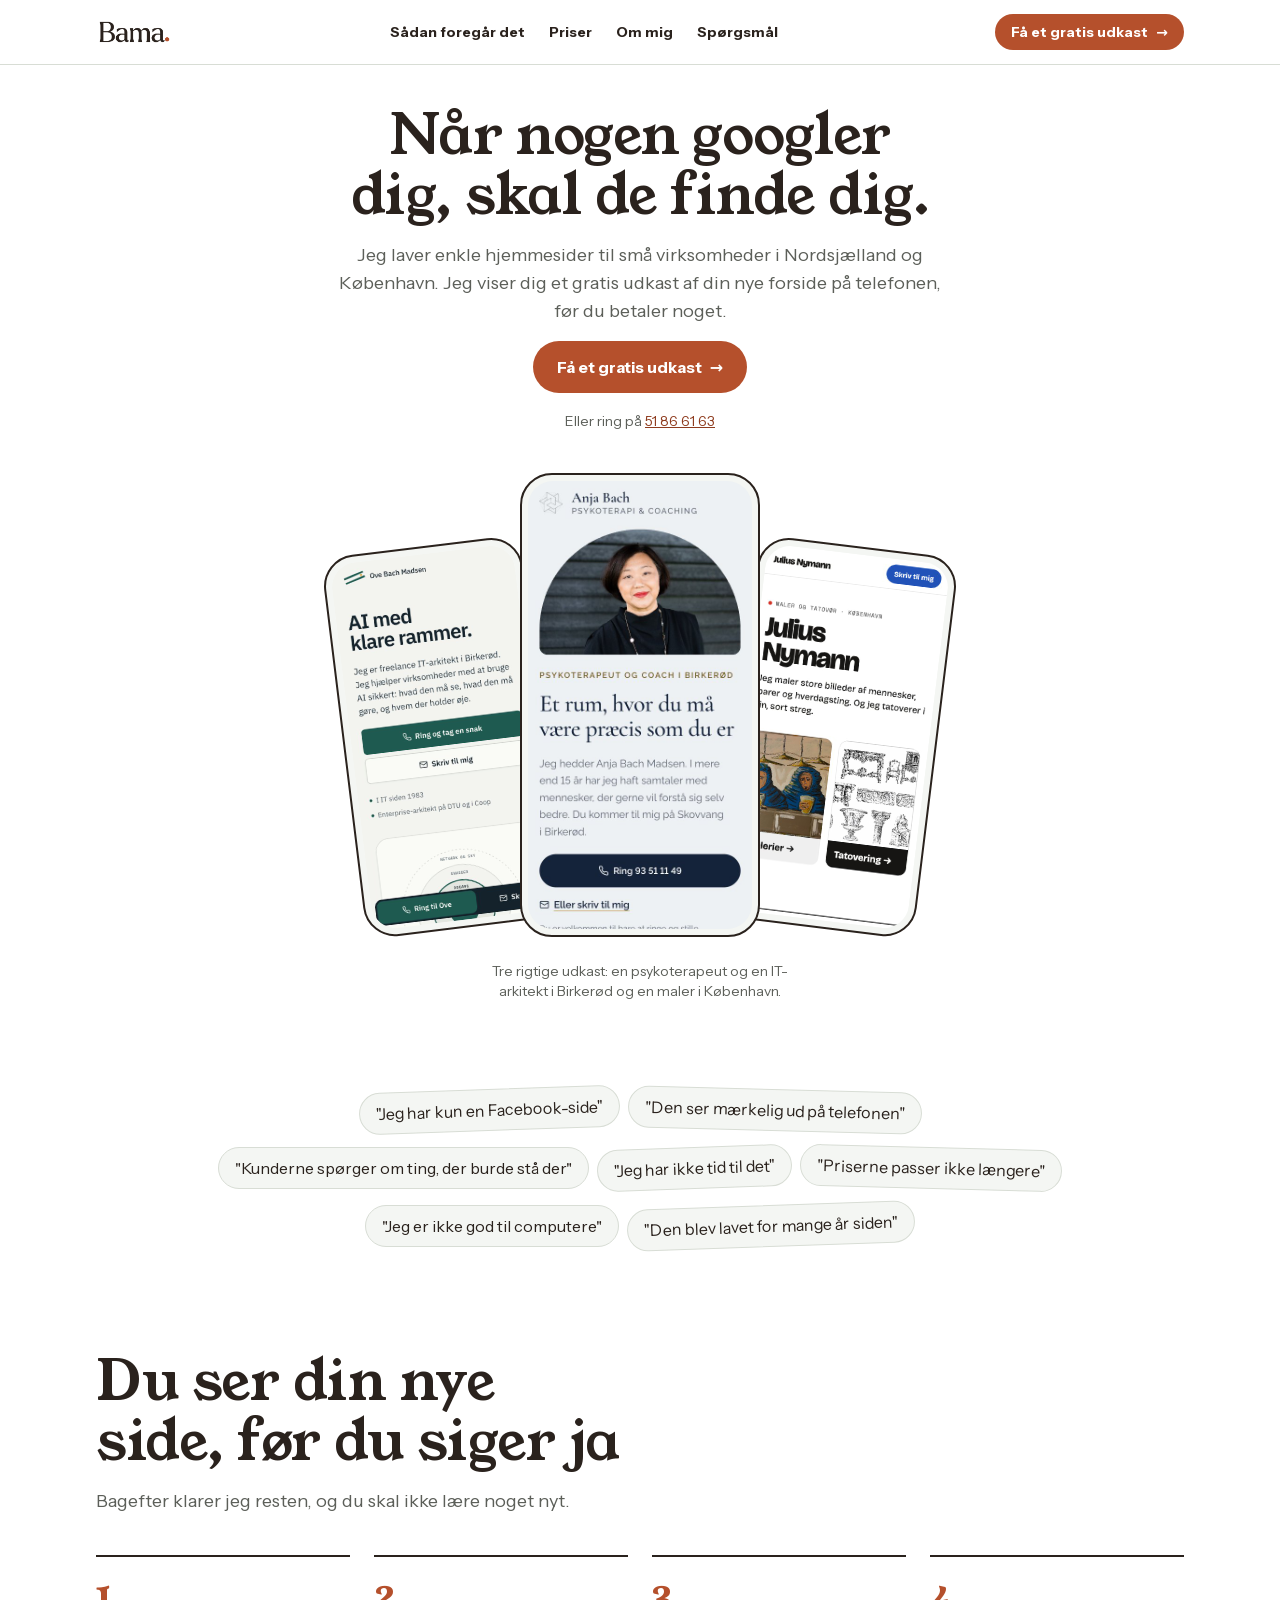
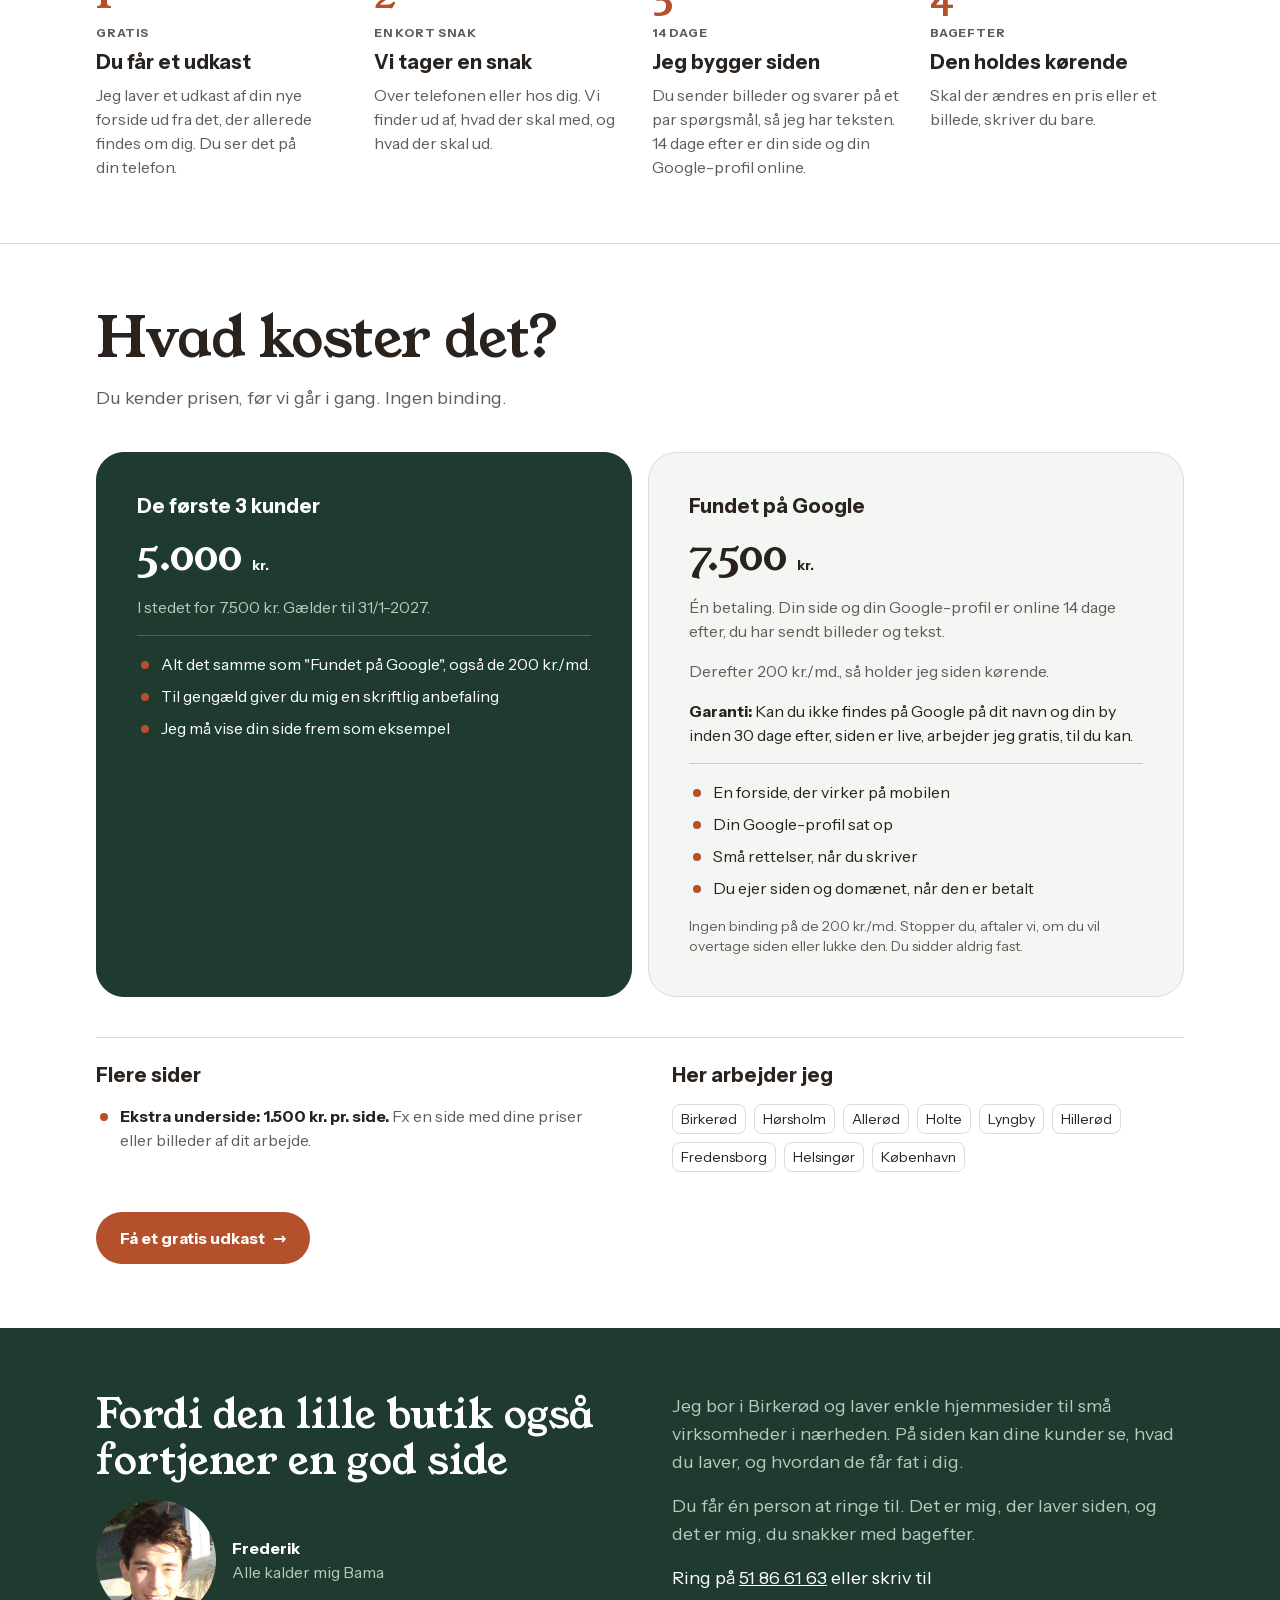
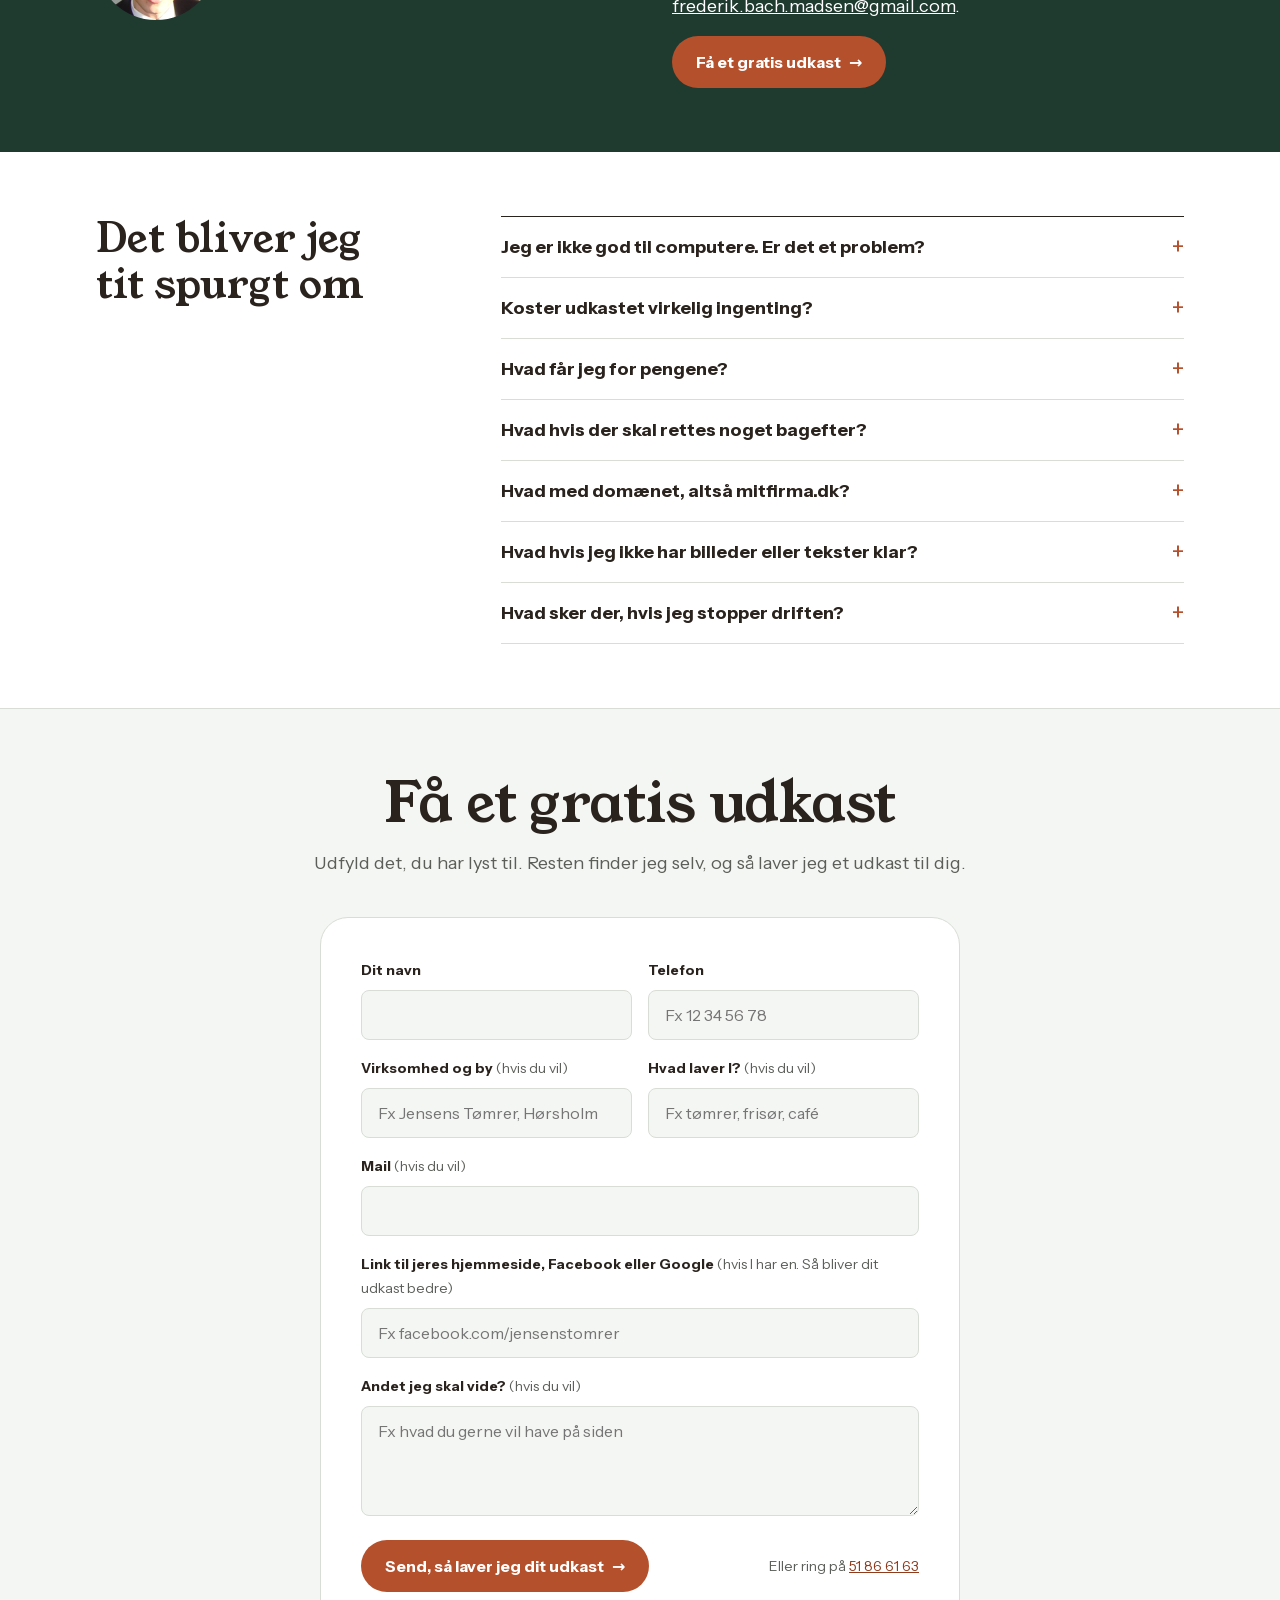
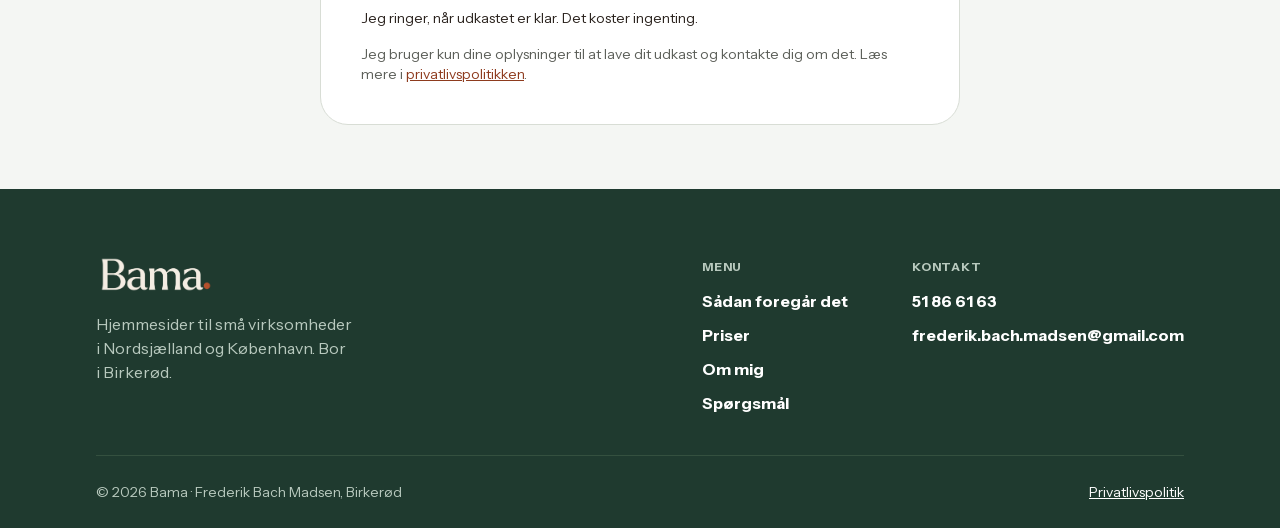
==== commit 72ffbd81: "Omdøb tilbuddet til "Fundet på Google", så navnet ikke lover mere end vilkårene Co-Authored-By: Clau" ====
--- a/index.html
+++ b/index.html
@@ -323,13 +323,13 @@
           <p class="muted">I stedet for 7.500&nbsp;kr. Gælder til 31/1-2027.</p>
           <div class="rule"></div>
           <ul>
-            <li>Alt det samme som "Fundet på 14&nbsp;dage", også de 200&nbsp;kr./md.</li>
+            <li>Alt det samme som "Fundet på Google", også de 200&nbsp;kr./md.</li>
             <li>Til gengæld giver du mig en skriftlig anbefaling</li>
             <li>Jeg må vise din side frem som eksempel</li>
           </ul>
         </article>
         <article class="pcard">
-          <h3>Fundet på 14&nbsp;dage</h3>
+          <h3>Fundet på Google</h3>
           <p class="amount">7.500 <small>kr.</small></p>
           <p class="muted">Én betaling. Din side og din Google-profil er online 14&nbsp;dage efter, du har sendt billeder og tekst.</p>
           <p class="muted">Derefter 200&nbsp;kr./md., så holder jeg siden kørende.</p>
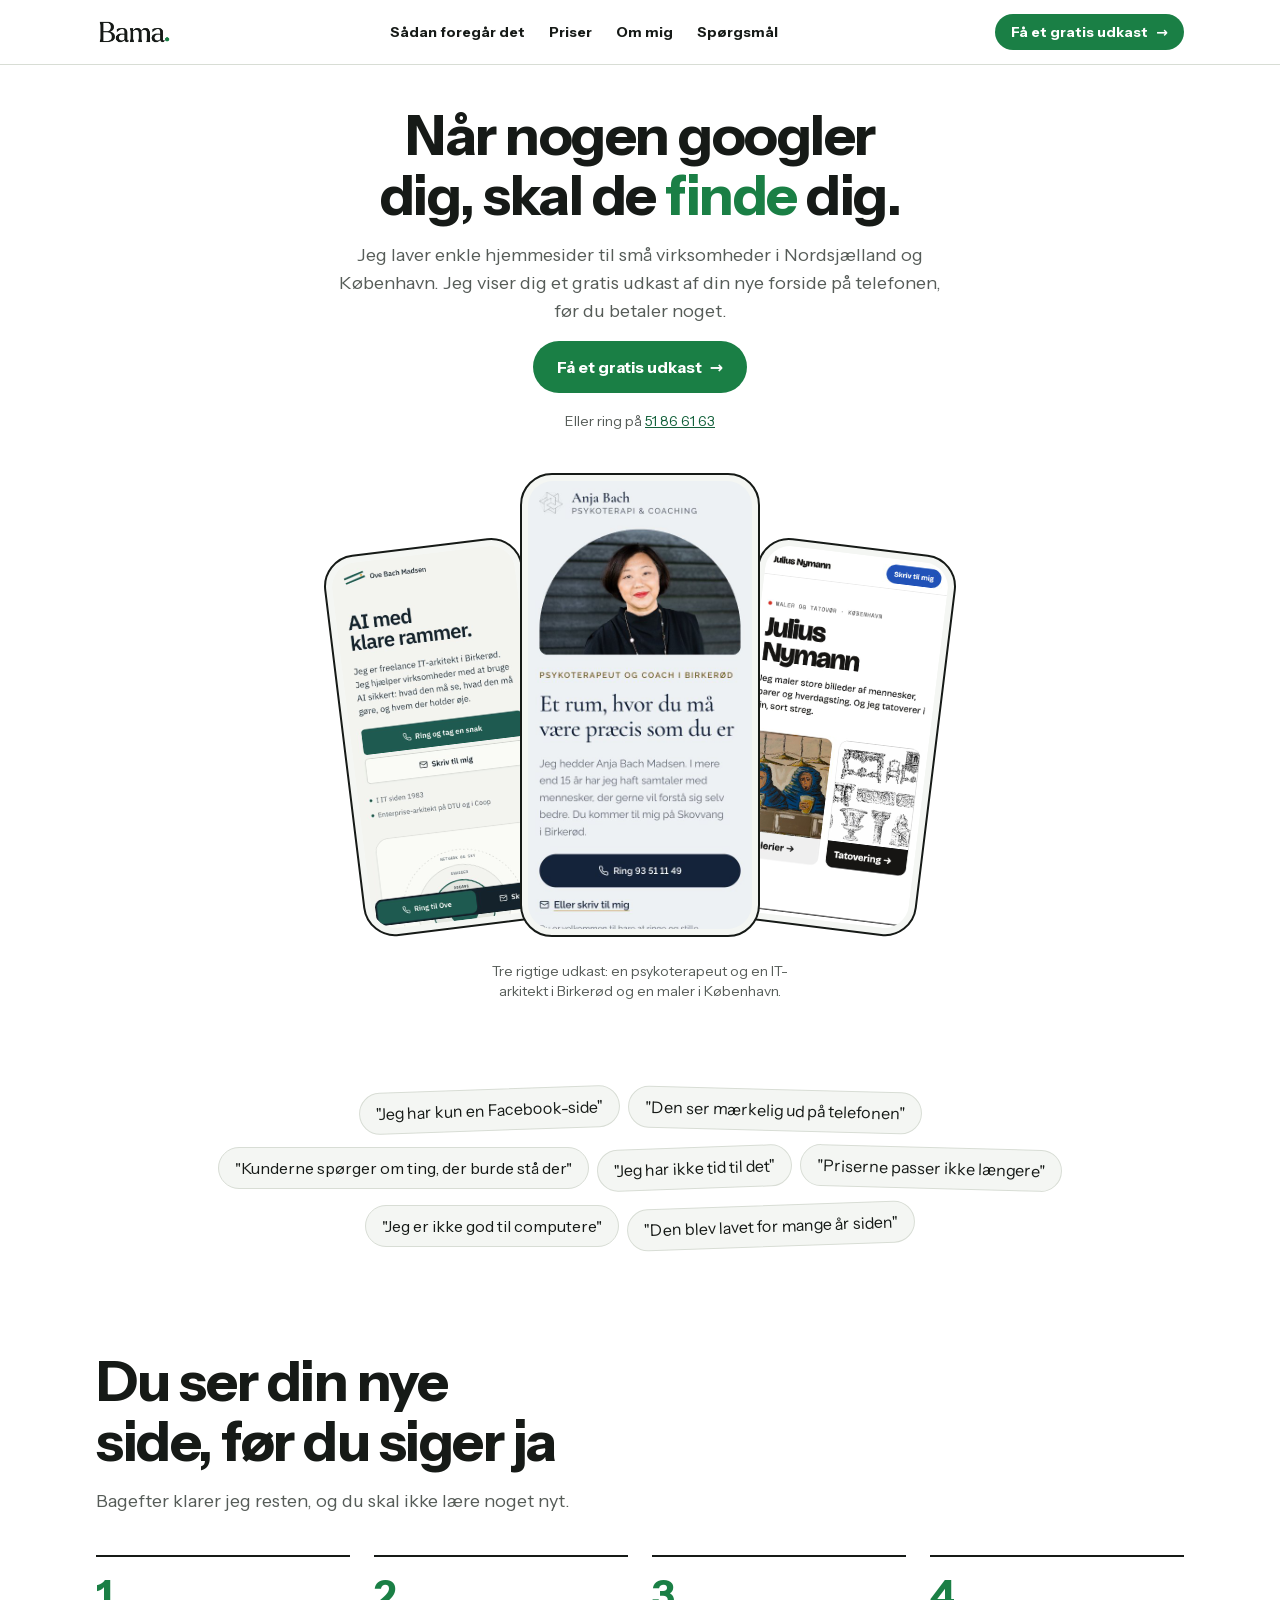
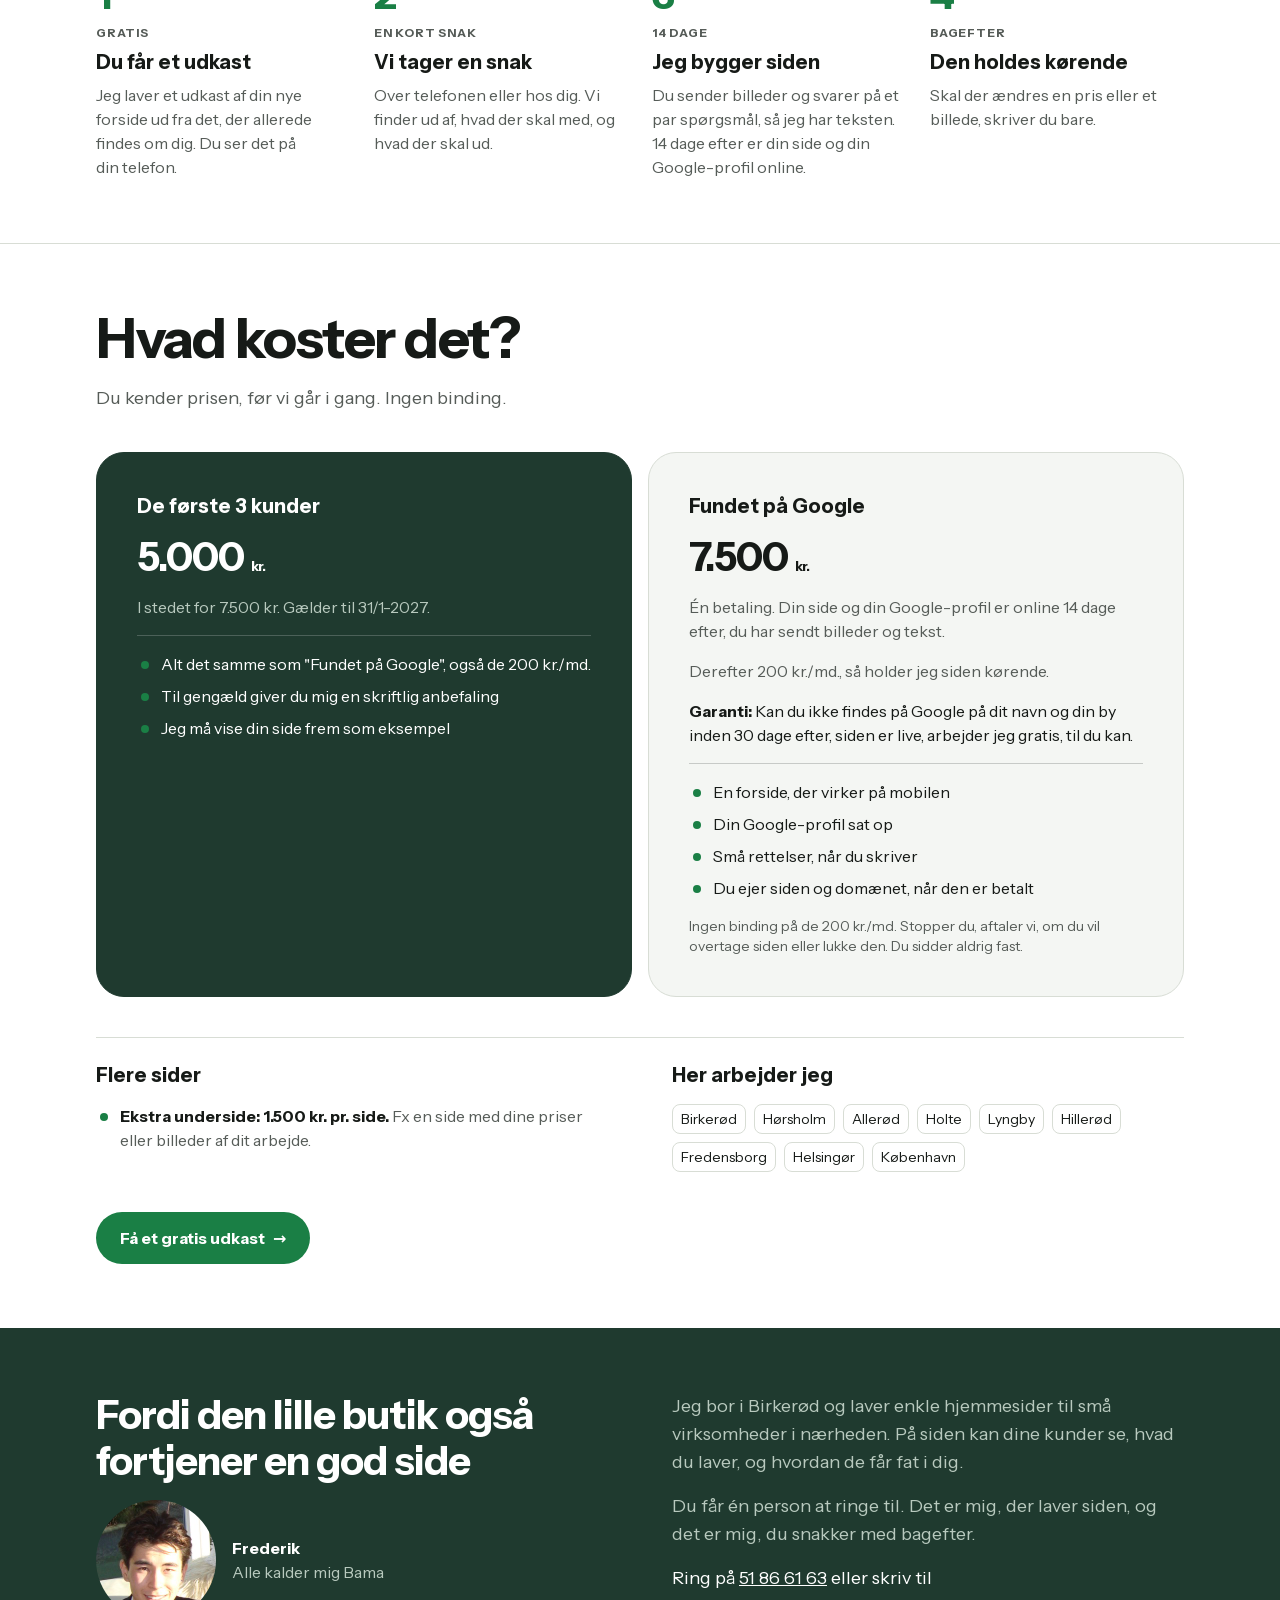
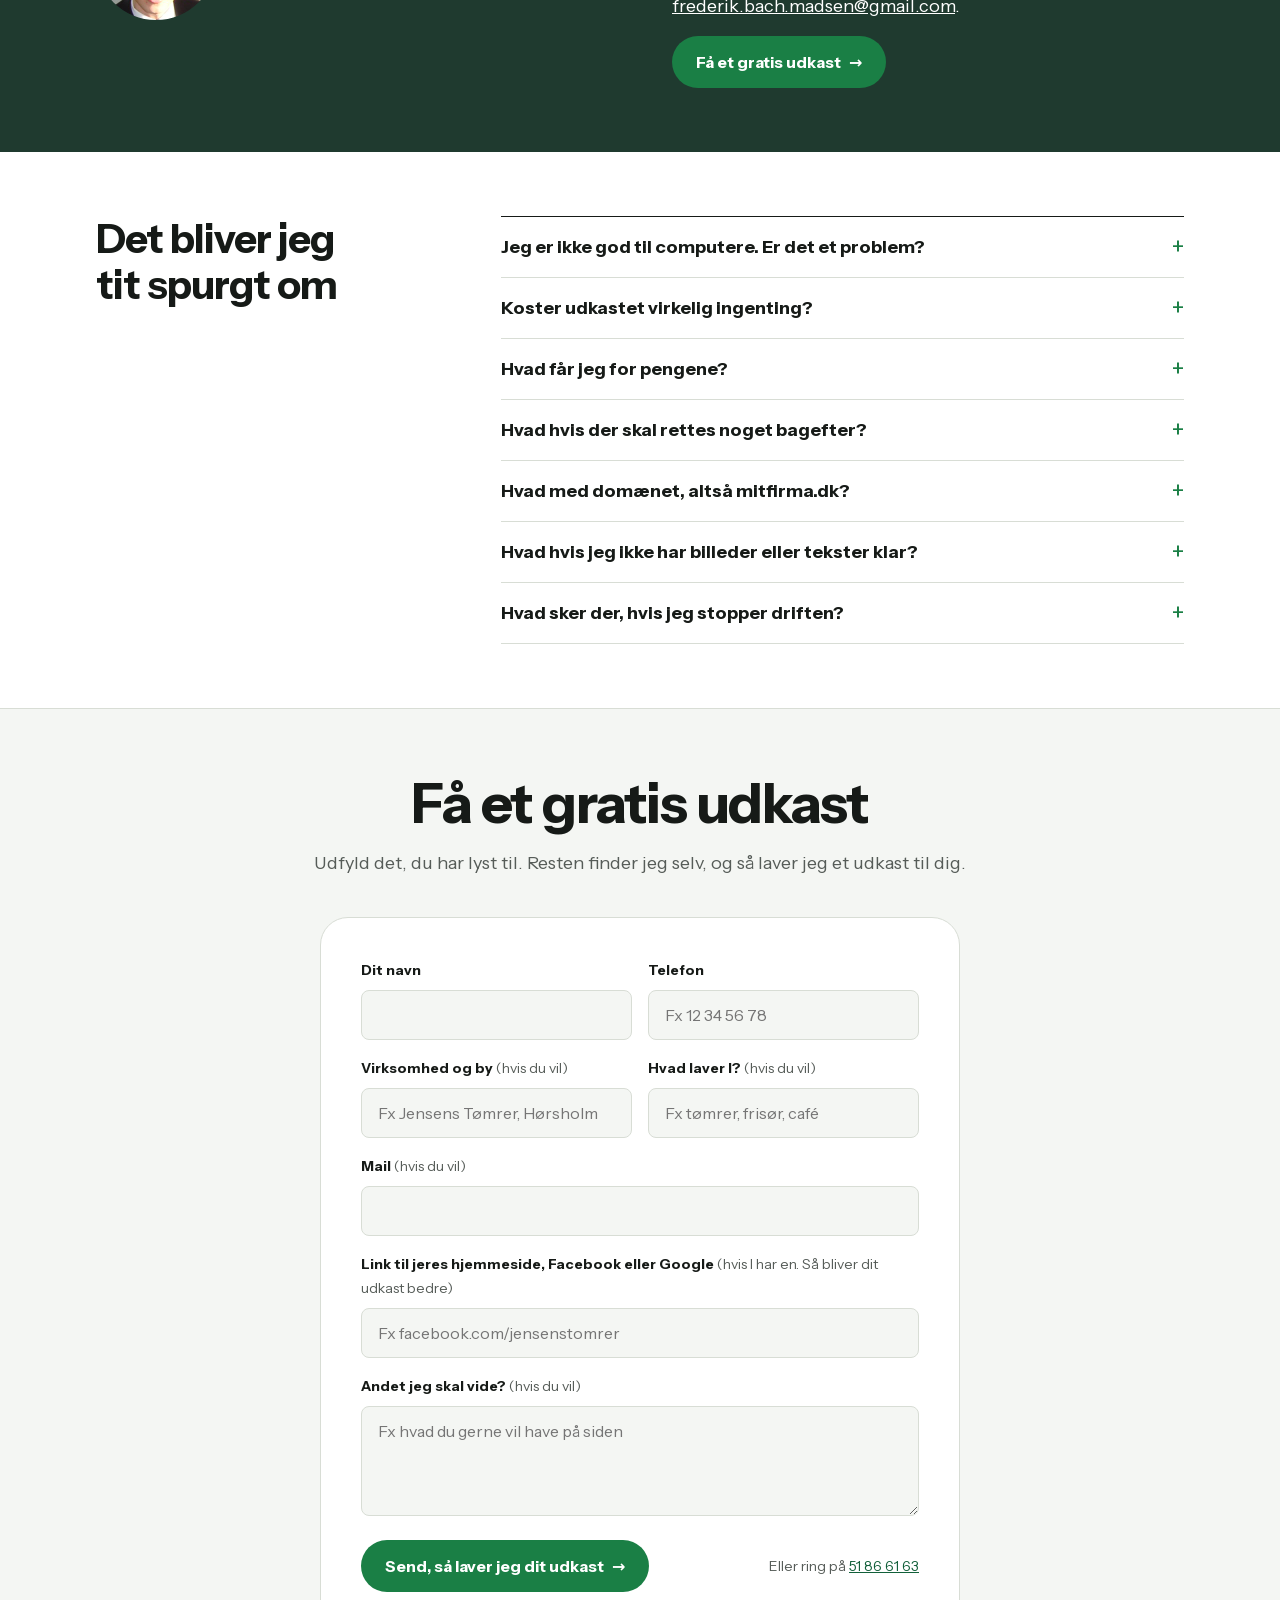
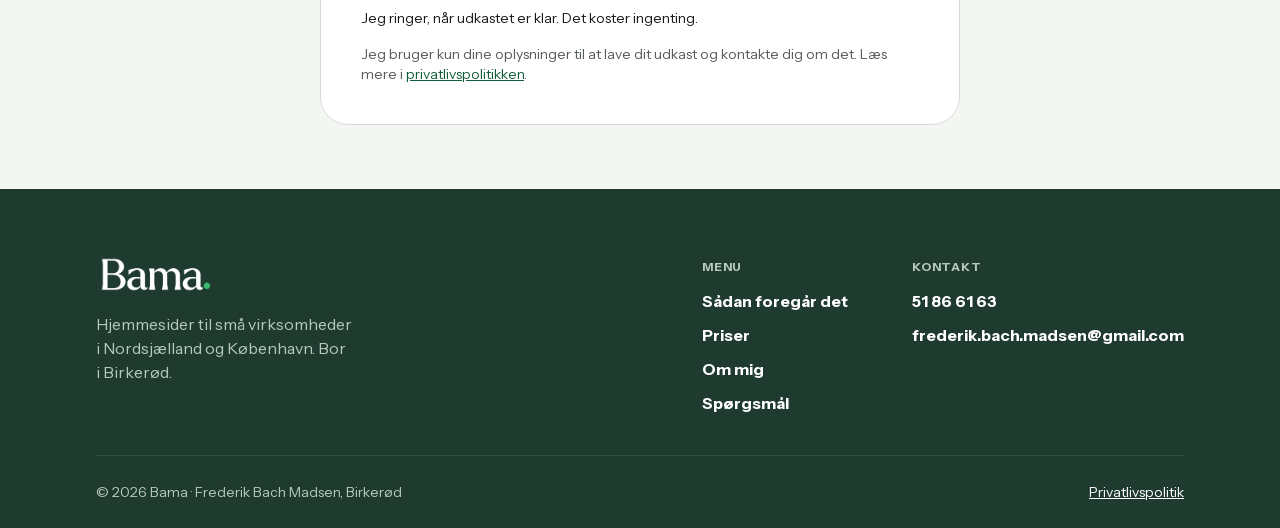
==== commit 81187aac: "Siden skiftet til brand v2: grøn prik og knapper, kølig sort, sans-overskrifter, nye logofarver Co-A" ====
--- a/index.html
+++ b/index.html
@@ -54,13 +54,13 @@
 <link rel="preload" href="brand/fonts/YoungSerif-latin.woff2" as="font" type="font/woff2" crossorigin>
 <link rel="stylesheet" href="brand/fonts/fonts.css">
 <style>
-/* Hvid side, kølige grå flader og skovgrøn som mørk flade. Ingen creme/beige (se CLAUDE.md, "Farver") */
+/* Palet v2 (2026-10-27): hvid side, kølig sort, grøn prik/knap, skovgrøn som mørk flade. Ingen creme, beige, terracotta eller brun (se brand/BRAND.md) */
 :root {
   --paper: #ffffff; --surface: #f4f6f3; --tint: #e7ebe5; --line: #d8ddd5;
-  --ink: #2a221d; --ink-muted: #5c5f59; --clay: #b5502c; --clay-deep: #8e3b1e;
-  --on-clay: #ffffff; --clay-press: #8e3b1e; --forest: #1f3a2f; --butter: #e7b547;
+  --ink: #161a17; --ink-muted: #565c58; --accent: #1a7f45; --accent-deep: #12603a;
+  --on-accent: #ffffff; --accent-press: #12603a; --accent-word: #1a7f45; --forest: #1f3a2f; --butter: #e7b547;
   --dark: #1f3a2f; --on-dark: #ffffff; --on-dark-muted: #b8c9be; --dark-line: #34503f;
-  --font-display: "Boston Angel", "Young Serif", Georgia, serif;
+  --font-display: "Instrument Sans", system-ui, -apple-system, "Segoe UI", sans-serif;
   --font-sans: "Instrument Sans", system-ui, -apple-system, "Segoe UI", sans-serif;
   --r-sm: 8px; --r-md: 16px; --r-lg: 28px; --r-pill: 999px;
   --max: 1120px;
@@ -68,14 +68,14 @@
 @media (prefers-color-scheme: dark) {
   :root:not([data-theme="light"]) {
     --paper: #111513; --surface: #181e1a; --tint: #202822; --line: #2e3831;
-    --ink: #eef1ec; --ink-muted: #a6b1a9; --clay: #b5502c; --clay-deep: #e3906a;
+    --ink: #eef1ec; --ink-muted: #a6b1a9; --accent: #1a7f45; --accent-deep: #3dba6e; --accent-word: #3dba6e;
     --dark: #1f3a2f; --dark-line: #34503f;
     color-scheme: dark;
   }
 }
 :root[data-theme="dark"] {
   --paper: #111513; --surface: #181e1a; --tint: #202822; --line: #2e3831;
-  --ink: #eef1ec; --ink-muted: #a6b1a9; --clay: #b5502c; --clay-deep: #e3906a;
+  --ink: #eef1ec; --ink-muted: #a6b1a9; --accent: #1a7f45; --accent-deep: #3dba6e; --accent-word: #3dba6e;
   --dark: #1f3a2f; --dark-line: #34503f;
   color-scheme: dark;
 }
@@ -84,14 +84,15 @@
 html { background: var(--paper); scroll-behavior: smooth; }
 body { margin: 0; font-family: var(--font-sans); font-size: 16px; line-height: 24px; background: var(--paper); color: var(--ink); overflow-x: hidden; }
 img { max-width: 100%; display: block; }
-a { color: var(--clay-deep); }
+a { color: var(--accent-deep); }
 p { margin: 0; }
-h1, h2, .display { font-family: var(--font-display); font-weight: 400; margin: 0; text-wrap: balance; }
+h1, h2, .display { font-family: var(--font-display); font-weight: 700; margin: 0; text-wrap: balance; }
 p, li { text-wrap: pretty; }
 h3 { margin: 0; font-size: 20px; line-height: 26px; font-weight: 700; }
-.display { font-size: 40px; line-height: 44px; letter-spacing: -0.5px; }
-.h1 { font-size: 32px; line-height: 38px; }
-.h2 { font-size: 28px; line-height: 34px; }
+.display { font-size: 40px; line-height: 44px; letter-spacing: -1px; }
+.h1 { font-size: 32px; line-height: 38px; letter-spacing: -0.8px; }
+.h2 { font-size: 28px; line-height: 34px; letter-spacing: -0.5px; }
+.word { color: var(--accent-word); }
 .label { font-size: 12px; line-height: 16px; font-weight: 700; letter-spacing: 0.8px; text-transform: uppercase; color: var(--ink-muted); }
 .lead { font-size: 18px; line-height: 28px; }
 .muted { color: var(--ink-muted); }
@@ -101,14 +102,14 @@
 .sec-head { display: flex; flex-direction: column; gap: 16px; max-width: 720px; margin: 0 0 40px; }
 .sec-head.center { margin-left: auto; margin-right: auto; text-align: center; align-items: center; }
 
-.btn { display: inline-flex; align-items: center; gap: 8px; padding: 16px 24px; border-radius: var(--r-pill); border: 0; background: var(--clay); color: var(--on-clay); font: 700 16px/20px var(--font-sans); text-decoration: none; cursor: pointer; }
+.btn { display: inline-flex; align-items: center; gap: 8px; padding: 16px 24px; border-radius: var(--r-pill); border: 0; background: var(--accent); color: var(--on-accent); font: 700 16px/20px var(--font-sans); text-decoration: none; cursor: pointer; }
 .btn .arr { display: inline-block; transition: transform .15s ease; }
 .btn:hover .arr { transform: translateX(4px); }
 .btn { transition: transform .15s ease; }
-.btn:hover { background: var(--clay-press); }
+.btn:hover { background: var(--accent-press); }
 .btn:active { transform: scale(.97); }
 .btn:focus-visible, a:focus-visible, summary:focus-visible, input:focus-visible, textarea:focus-visible { outline: 2px solid var(--ink); outline-offset: 3px; }
-.dot { width: 8px; height: 8px; border-radius: 50%; background: var(--clay); display: inline-block; flex: none; }
+.dot { width: 8px; height: 8px; border-radius: 50%; background: var(--accent); display: inline-block; flex: none; }
 
 /* Header */
 header { position: sticky; top: 0; z-index: 20; background: var(--paper); border-bottom: 1px solid var(--line); }
@@ -116,7 +117,7 @@
 header .logo img { height: 28px; width: auto; }
 header nav { display: none; gap: 24px; }
 header nav a { color: var(--ink); text-decoration: none; font-weight: 700; font-size: 14px; }
-header nav a:hover { color: var(--clay-deep); }
+header nav a:hover { color: var(--accent-deep); }
 header .btn { font-size: 14px; padding: 8px 16px; }
 .logo-dark { display: none; }
 @media (prefers-color-scheme: dark) { :root:not([data-theme="light"]) .logo-light { display: none; } :root:not([data-theme="light"]) .logo-dark { display: block; } }
@@ -143,7 +144,7 @@
 /* Forløb: nummereret liste med streg over, ingen kort */
 .steps { display: grid; grid-template-columns: 1fr; gap: 24px; margin: 0; padding: 0; list-style: none; }
 .step { border-top: 2px solid var(--ink); padding-top: 16px; display: flex; flex-direction: column; gap: 8px; }
-.num { font-family: var(--font-display); font-size: 40px; line-height: 44px; color: var(--clay); }
+.num { font-family: var(--font-display); font-weight: 700; letter-spacing: -1px; font-size: 40px; line-height: 44px; color: var(--accent); }
 .when { font-size: 12px; line-height: 16px; font-weight: 700; letter-spacing: .8px; text-transform: uppercase; color: var(--ink-muted); }
 
 /* Mørke flader */
@@ -156,11 +157,11 @@
 .price-grid { display: grid; gap: 16px; grid-template-columns: 1fr; }
 .pcard { border-radius: var(--r-lg); padding: 24px; display: flex; flex-direction: column; gap: 16px; background: var(--surface); border: 1px solid var(--line); }
 .pcard.dark { background: var(--dark); border-color: var(--dark); color: var(--on-dark); }
-.amount { font-family: var(--font-display); font-size: 40px; line-height: 44px; }
+.amount { font-family: var(--font-display); font-weight: 700; letter-spacing: -1px; font-size: 40px; line-height: 44px; }
 .amount small { font-family: var(--font-sans); font-size: 14px; font-weight: 700; line-height: 0; }
 .pcard ul, .extras ul { list-style: none; padding: 0; margin: 0; display: flex; flex-direction: column; gap: 8px; }
 .pcard li, .extras li { padding-left: 24px; position: relative; }
-.pcard li::before, .extras li::before { content: ""; position: absolute; left: 4px; top: 9px; width: 8px; height: 8px; border-radius: 50%; background: var(--clay); }
+.pcard li::before, .extras li::before { content: ""; position: absolute; left: 4px; top: 9px; width: 8px; height: 8px; border-radius: 50%; background: var(--accent); }
 .pcard .rule { height: 1px; background: currentColor; opacity: .2; }
 .pcard .note { margin-top: auto; font-size: 14px; line-height: 20px; }
 .stack { display: flex; flex-direction: column; gap: 16px; }
@@ -182,9 +183,9 @@
 .faq details { border-bottom: 1px solid var(--line); }
 .faq summary { list-style: none; cursor: pointer; padding: 16px 0; display: flex; justify-content: space-between; gap: 16px; font-weight: 700; font-size: 18px; line-height: 28px; }
 .faq summary::-webkit-details-marker { display: none; }
-.faq summary:hover { color: var(--clay-deep); }
+.faq summary:hover { color: var(--accent-deep); }
 .faq summary:active { opacity: .7; }
-.faq summary::after { content: "+"; flex: none; font-size: 24px; line-height: 28px; font-weight: 400; color: var(--clay); transition: transform .2s ease; }
+.faq summary::after { content: "+"; flex: none; font-size: 24px; line-height: 28px; font-weight: 400; color: var(--accent); transition: transform .2s ease; }
 .faq details[open] summary::after { transform: rotate(45deg); }
 .faq details p { padding-bottom: 24px; max-width: 44em; color: var(--ink-muted); }
 
@@ -198,9 +199,9 @@
 .form-grid { display: grid; gap: 16px; }
 .form-card .opt { font-weight: 400; color: var(--ink-muted); }
 .form-card input:focus-visible, .form-card textarea:focus-visible { outline: 2px solid var(--ink); outline-offset: 2px; }
-.form-card [aria-invalid="true"] { border-color: var(--clay-deep); }
+.form-card [aria-invalid="true"] { border-color: var(--accent-deep); }
 .hp { position: absolute; left: -9999px; }
-.form-msg { font-size: 14px; line-height: 20px; color: var(--clay-deep); font-weight: 700; }
+.form-msg { font-size: 14px; line-height: 20px; color: var(--accent-deep); font-weight: 700; }
 .form-msg:empty { display: none; }
 .form-card button[disabled] { opacity: .6; cursor: wait; }
 .form-done { text-align: left; }
@@ -219,8 +220,8 @@
 
 @media (min-width: 720px) {
   .block { padding: 64px 0; }
-  .display { font-size: 56px; line-height: 60px; }
-  .h1 { font-size: 40px; line-height: 46px; }
+  .display { font-size: 56px; line-height: 60px; letter-spacing: -1.5px; }
+  .h1 { font-size: 40px; line-height: 46px; letter-spacing: -1px; }
   header nav { display: flex; }
   .phone { border-radius: 32px; padding: 6px; }
   .phone img { border-radius: 25px; }
@@ -264,7 +265,7 @@
   <section class="hero">
     <div class="wrap">
       <div class="hero-copy">
-        <h1 class="display">Når nogen googler dig, skal de finde dig.</h1>
+        <h1 class="display">Når nogen googler dig, skal de <span class="word">finde</span> dig.</h1>
         <p class="lead muted">Jeg laver enkle hjemmesider til små virksomheder i Nordsjælland og København. Jeg viser dig et gratis udkast af din nye forside på telefonen, før du betaler noget.</p>
         <a class="btn" href="#kontakt">Få et gratis udkast <span class="arr" aria-hidden="true">→</span></a>
         <span class="hero-note">Eller ring på <a href="tel:+4551866163">51 86 61 63</a></span>
@@ -426,7 +427,7 @@
         <p class="small muted" style="font-size:14px;line-height:20px">Jeg bruger kun dine oplysninger til at lave dit udkast og kontakte dig om det. Læs mere i <a href="privatliv.html">privatlivspolitikken</a>.</p>
       </form>
       <div class="form-card form-done" id="form-done" hidden tabindex="-1">
-        <h3 class="h2" id="done-title" style="font-family:var(--font-display);font-weight:400">Tak!</h3>
+        <h3 class="h2" id="done-title" style="font-family:var(--font-display);font-weight:700">Tak!</h3>
         <p class="muted">Jeg har fået dine oplysninger og ringer til dig, når jeg har kigget på det. Du betaler ikke noget for udkastet.</p>
       </div>
     </div>
